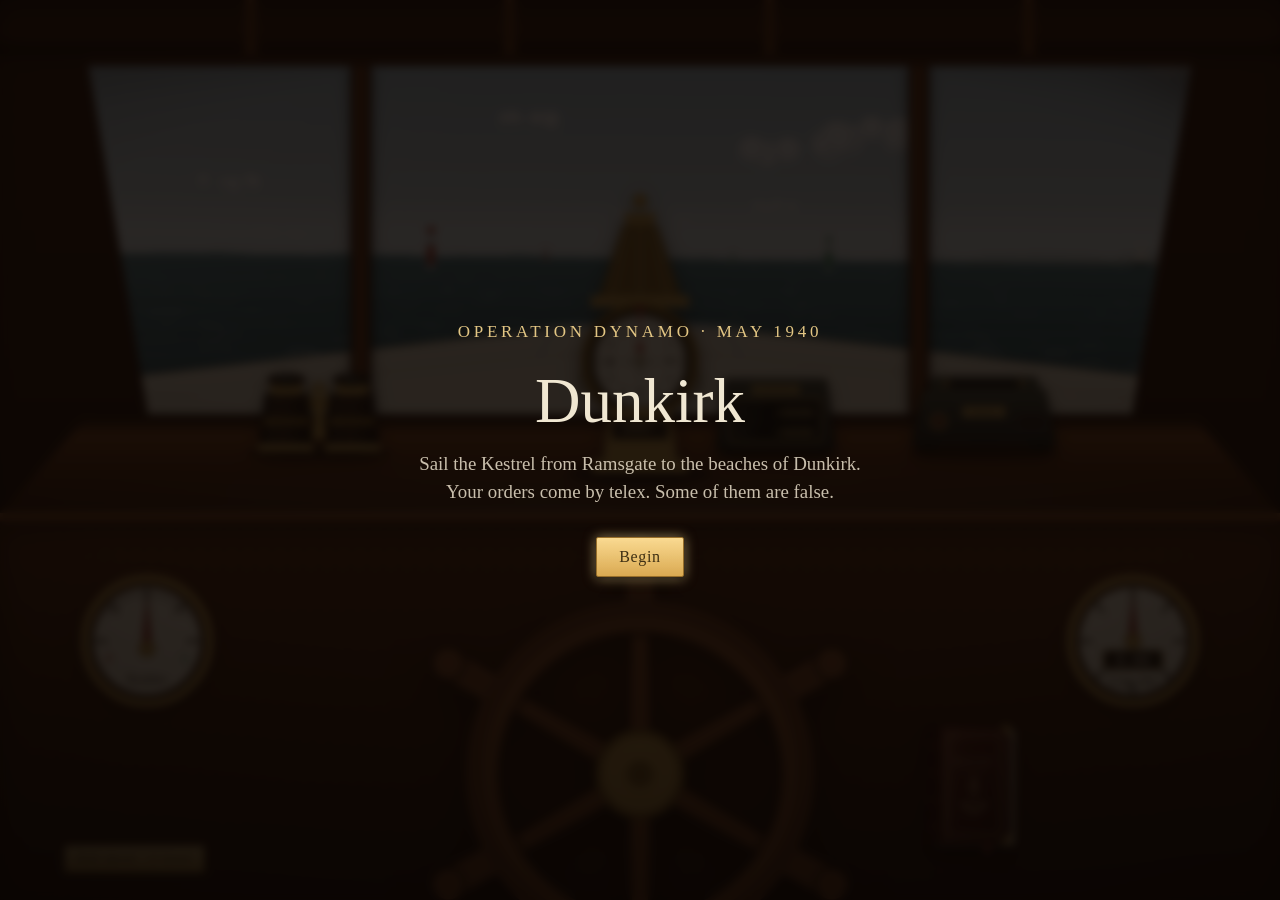
==== index.html @ bb13f88f "Move the game page to the repository root The bare site address now opens the game, so Amplify needs" ====
<!DOCTYPE html>
<html lang="en">
<head>
<meta charset="utf-8">
<meta name="viewport" content="width=device-width, initial-scale=1">
<title>Shipbuild Demo</title>
<link rel="stylesheet" href="Ship Functionality Demo/shipstyle.css">
<link rel="stylesheet" href="Script/script.css">
<link rel="stylesheet" href="Telex Machine Demo/desk.css">
<link rel="stylesheet" href="Telex Machine Demo/decoder.css">
</head>
<body>

<div class="helm">

  <!-- Deckhead, right above the eye -->
  <div class="deckhead" aria-hidden="true">
    <span class="beam"></span><span class="beam"></span><span class="beam"></span><span class="beam"></span>
  </div>

  <!-- The windscreen. Seated, you see less of it. -->
  <div class="windshield">
    <div class="view" id="view">

      <div class="horizon" id="horizon">
        <div class="sky"></div>
        <div class="horizon__clouds" id="clouds"></div>
        <div class="air" id="air"></div>
        <div class="haze"></div>
        <div class="sea"></div>
        <div class="swell" id="swell"></div>
        <canvas class="surface" id="surface"></canvas>
        <div class="world" id="world"></div>
      </div>

      <svg class="foredeck" viewBox="0 0 1000 260" preserveAspectRatio="none" aria-hidden="true">
        <path class="deck__wake" d="M404 112 C450 92 550 92 596 112 C540 100 460 100 404 112 Z"/>
        <path class="deck__hull" d="M0 260 L0 218 C250 156 410 108 500 100 C590 108 750 156 1000 218 L1000 260 Z"/>
        <path class="deck__rail" d="M0 218 C250 156 410 108 500 100 C590 108 750 156 1000 218"/>
        <path class="deck__seam" d="M0 252 C260 196 420 152 500 146 C580 152 740 196 1000 252"/>
        <rect class="deck__hatch" x="452" y="186" width="96" height="34" rx="4"/>
        <line class="deck__mast" x1="500" y1="0" x2="500" y2="150"/>
        <path class="deck__pulpit" d="M420 152 L432 112 M580 152 L568 112 M432 112 Q500 96 568 112"/>
      </svg>

      <div class="glare" aria-hidden="true"></div>
    </div>

    <div class="mullion mullion--left" aria-hidden="true"></div>
    <div class="mullion mullion--right" aria-hidden="true"></div>
  </div>

  <!-- Cabin sides, splaying out towards the eye -->
  <div class="cabinside cabinside--port" aria-hidden="true"></div>
  <div class="cabinside cabinside--stbd" aria-hidden="true"></div>

  <!-- The varnished dash top, running away from you -->
  <div class="dashtop" aria-hidden="true"></div>

  <!-- Binnacle: stands on the dash, right behind the wheel -->
  <svg class="binnacle" viewBox="0 0 240 420" role="img" aria-label="Binnacle compass">
    <ellipse class="bin__shadow" cx="120" cy="404" rx="96" ry="14"/>

    <circle class="brass" cx="120" cy="40" r="10"/>
    <path class="brass" d="M98 56 L142 56 L137 74 L103 74 Z"/>
    <path class="brass brass--dark" d="M64 172 L97 72 L143 72 L176 172 Z"/>
    <path class="bin__rib" d="M102 76 L82 170 M120 74 L120 170 M138 76 L158 170"/>
    <rect class="brass" x="54" y="166" width="132" height="16" rx="4"/>

    <circle class="brass brass--dark" cx="120" cy="254" r="78"/>
    <circle class="bin__bowl" cx="120" cy="254" r="68"/>

    <!-- A steering card: read your heading where it meets the lubber line at the top.
         Graduations and figures are drawn onto #cardMarks by buildCard(). -->
    <g id="compassCard">
      <circle class="card__face" cx="120" cy="254" r="62"/>
      <g id="cardMarks"></g>
      <path class="card__rose" d="M120 226 L125 254 L120 282 L115 254 Z M92 254 L120 249 L148 254 L120 259 Z"/>
      <path class="card__north" d="M120 222 L126 244 L120 240 L114 244 Z"/>
      <circle class="card__pivot" cx="120" cy="254" r="3.5"/>
    </g>

    <path class="bin__sheen" d="M78 230 A62 62 0 0 1 132 194 A62 62 0 0 0 78 230 Z"/>
    <path class="bin__lubber" d="M120 184 L120 205"/>
    <path class="bin__lubberhead" d="M113 180 L127 180 L120 192 Z"/>

    <path class="brass" d="M80 316 L160 316 L170 390 L70 390 Z"/>
    <rect class="bin__plate" x="82" y="330" width="76" height="28" rx="3"/>
    <text class="bin__reading" id="headingPlate" x="120" y="349">000&#176;</text>
    <rect class="brass" x="56" y="386" width="128" height="16" rx="3"/>
  </svg>

  <!-- Position indicator, stood beside the binnacle. Reads metres from where she
       started, which is (0, 0): X is east, Y is north. Same enamel as the telex. -->
  <svg class="position" viewBox="0 0 170 120" role="img"
       aria-label="Position indicator: metres from the start, X east and Y north">
    <defs>
      <linearGradient id="posEnamel" x1="0" x2="0" y1="0" y2="1">
        <stop offset="0" stop-color="#4a5142"/>
        <stop offset="0.4" stop-color="#33382f"/>
        <stop offset="1" stop-color="#1e211c"/>
      </linearGradient>
    </defs>
    <ellipse class="tx__shadow pos__footing" cx="85" cy="113" rx="80" ry="7"/>
    <!-- Straps it hangs from on narrow screens, where it moves up to the deckhead -->
    <g class="pos__hanger">
      <rect class="brass" x="36" y="-140" width="7" height="158" rx="2"/>
      <rect class="brass" x="127" y="-140" width="7" height="158" rx="2"/>
    </g>

    <path class="pos__shell" d="M18 14 L152 14 L164 106 L6 106 Z"/>
    <path class="tx__edge" d="M21 17 L149 17"/>

    <rect class="tx__plate" x="53" y="21" width="64" height="13" rx="2"/>
    <text class="tx__letter" x="85" y="30.5">POSITION</text>

    <rect class="pos__window" x="24" y="40" width="122" height="58" rx="3"/>
    <text class="pos__axis" x="34" y="63">X</text>
    <text class="pos__value" id="posX" x="136" y="64">+0000</text>
    <path class="pos__rule" d="M30 71 L140 71"/>
    <text class="pos__axis" x="34" y="89">Y</text>
    <text class="pos__value" id="posY" x="136" y="90">+0000</text>
    <path class="pos__sheen" d="M28 44 L70 44 L56 94 L28 94 Z"/>

    <rect class="tx__foot" x="14" y="104" width="24" height="7" rx="2"/>
    <rect class="tx__foot" x="132" y="104" width="24" height="7" rx="2"/>
  </svg>

  <!-- Binoculars, stood on the dash top to port of the binnacle. Click to raise them. -->
  <button class="prop binoculars" id="binoculars" type="button"
          aria-label="Binoculars: raise them to look out" data-label="Binoculars">
    <svg viewBox="0 0 200 130" aria-hidden="true">
      <defs>
        <linearGradient id="binoLeather" x1="0" x2="1" y1="0" y2="0">
          <stop offset="0" stop-color="#110a06"/>
          <stop offset="0.45" stop-color="#3b2819"/>
          <stop offset="1" stop-color="#140c07"/>
        </linearGradient>
      </defs>
      <ellipse class="bino__shadow" cx="100" cy="122" rx="94" ry="8"/>

      <rect class="brass brass--dark" x="84" y="52" width="32" height="12" rx="3"/>
      <rect class="brass brass--dark" x="84" y="92" width="32" height="12" rx="3"/>
      <rect class="brass" x="93" y="30" width="14" height="74" rx="5"/>
      <rect class="bino__knurl" x="89" y="36" width="22" height="15" rx="3"/>
      <path class="bino__grip" d="M93 38 L93 49 M97 38 L97 49 M101 38 L101 49 M105 38 L105 49"/>

      <path class="bino__body" d="M30 44 L84 44 L90 114 L22 114 Z"/>
      <path class="bino__body" d="M116 44 L170 44 L178 114 L110 114 Z"/>
      <path class="bino__band" d="M27 76 L87 76 L88 85 L26 85 Z"/>
      <path class="bino__band" d="M113 76 L173 76 L174 85 L112 85 Z"/>
      <path class="bino__sheen" d="M37 48 L44 48 L40 110 L32 110 Z"/>
      <path class="bino__sheen" d="M123 48 L130 48 L126 110 L118 110 Z"/>

      <rect class="brass" x="19" y="110" width="74" height="10" rx="3"/>
      <rect class="brass" x="107" y="110" width="74" height="10" rx="3"/>

      <rect class="brass" x="36" y="26" width="42" height="20" rx="4"/>
      <rect class="brass" x="122" y="26" width="42" height="20" rx="4"/>
      <ellipse class="bino__cup" cx="57" cy="26" rx="24" ry="7.5"/>
      <ellipse class="bino__cup" cx="143" cy="26" rx="24" ry="7.5"/>
      <ellipse class="bino__glass" cx="57" cy="26" rx="15" ry="4.5"/>
      <ellipse class="bino__glass" cx="143" cy="26" rx="15" ry="4.5"/>
      <path class="bino__glint" d="M47 25 Q52 22 60 22.5"/>
      <path class="bino__glint" d="M133 25 Q138 22 146 22.5"/>
    </svg>
  </button>

  <!-- Teleprinter, stood on the dash top to starboard. It stays put: when a signal
       comes in the lamp flashes and it prints a slip. Click the slip to read it. -->
  <div class="telex" id="telex">
    <div class="telex__feed">
      <button class="telex__slip" id="telexSlip" type="button" hidden disabled
              aria-label="Signal slip: pick it up to read it">
        <span class="telex__type" id="telexType"></span>
      </button>
    </div>
    <!-- Lit after a German aircraft is identified: click the machine to report it -->
    <button class="telex__report" id="telexReport" type="button" hidden
            aria-label="Report the German aircraft on the telex">
      <span class="telex__tag">Report sighting</span>
    </button>
    <svg viewBox="0 0 200 150" aria-hidden="true">
      <defs>
        <linearGradient id="txEnamel" x1="0" x2="0" y1="0" y2="1">
          <stop offset="0" stop-color="#4a5142"/>
          <stop offset="0.4" stop-color="#33382f"/>
          <stop offset="1" stop-color="#1e211c"/>
        </linearGradient>
      </defs>
      <ellipse class="tx__shadow" cx="100" cy="142" rx="96" ry="8"/>

      <path class="tx__lid" d="M34 46 L166 46 L172 64 L28 64 Z"/>
      <rect class="tx__platen" x="52" y="48" width="96" height="10" rx="5"/>
      <path class="tx__ribs" d="M54 51 L146 51 M54 54 L146 54"/>
      <circle class="tx__bezel" cx="52" cy="53" r="4"/>
      <circle class="tx__bezel" cx="148" cy="53" r="4"/>

      <path class="tx__shell" d="M22 62 L178 62 L192 132 L8 132 Z"/>
      <path class="tx__edge" d="M25 65 L175 65"/>

      <rect class="tx__plate" x="72" y="82" width="56" height="15" rx="2"/>
      <text class="tx__letter" x="100" y="93">TELEX</text>

      <circle class="tx__bezel" cx="42" cy="102" r="11"/>
      <circle class="tx__lamp" cx="42" cy="102" r="7"/>
      <circle class="tx__glint" cx="39.5" cy="99.5" r="2"/>

      <rect class="tx__button" x="143" y="93" width="36" height="18" rx="4"/>

      <rect class="tx__foot" x="14" y="130" width="26" height="8" rx="2"/>
      <rect class="tx__foot" x="160" y="130" width="26" height="8" rx="2"/>
    </svg>
  </div>

  <!-- The cipher desk's folder, beside the teleprinter. Every slip that's been read is
       filed in it; click it to open the desk. The badge counts the pages (desk.js). -->
  <button class="deskopen" id="deskopen" type="button" aria-haspopup="dialog" aria-expanded="false"
          aria-label="Cipher desk: the folder of filed signals" title="Cipher desk">
    <svg class="deskopen__folder" viewBox="0 0 64 50" aria-hidden="true">
      <path class="fo__back" d="M2 8 Q2 4 6 4 L22 4 L27 9 L58 9 Q62 9 62 13 L62 44 Q62 48 58 48 L6 48 Q2 48 2 44 Z"/>
      <rect class="fo__paper" x="8" y="11" width="46" height="24" rx="1" transform="rotate(-3 31 23)"/>
      <path class="fo__lines" d="M13 16 H47 M13 21 H43 M13 26 H45" transform="rotate(-3 31 23)"/>
      <path class="fo__front" d="M2 21 Q2 18 5 18 L59 18 Q62 18 62 21 L62 44 Q62 48 58 48 L6 48 Q2 48 2 44 Z"/>
      <path class="fo__label" d="M22 28 H42 V36 H22 Z"/>
    </svg>
    <b id="deskcount">0</b>
  </button>

  <!-- Dash face with the working instruments -->
  <div class="dashface">
    <div class="dashface__lip" aria-hidden="true"></div>

    <svg class="dial dial--port" viewBox="0 0 130 130" role="img" aria-label="Rudder angle indicator">
      <circle class="dial__bezel" cx="65" cy="65" r="58"/>
      <circle class="dial__face" cx="65" cy="65" r="50"/>
      <path class="dial__arc" d="M25 42 A50 50 0 0 1 105 42"/>
      <path class="dial__tick" d="M65 17 L65 27 M31 31 L38 38 M99 31 L92 38 M17 65 L27 65 M113 65 L103 65"/>
      <text class="dial__side dial__side--port" x="30" y="86">P</text>
      <text class="dial__side dial__side--stbd" x="100" y="86">S</text>
      <g id="rudderNeedle">
        <path class="dial__needle" d="M65 74 L61 68 L65 24 L69 68 Z"/>
      </g>
      <circle class="dial__cap" cx="65" cy="72" r="7"/>
      <text class="dial__label" x="65" y="105">Rudder</text>
    </svg>

    <svg class="dial dial--stbd" viewBox="0 0 130 130" role="img" aria-label="Patent log">
      <circle class="dial__bezel" cx="65" cy="65" r="58"/>
      <circle class="dial__face" cx="65" cy="65" r="50"/>
      <path class="dial__tick" d="M65 17 L65 26 M113 65 L104 65 M65 113 L65 104 M17 65 L26 65 M99 31 L93 37 M99 99 L93 93 M31 99 L37 93 M31 31 L37 37"/>
      <g id="logNeedle">
        <path class="dial__needle" d="M65 70 L61 64 L65 22 L69 64 Z"/>
      </g>
      <circle class="dial__cap" cx="65" cy="65" r="7"/>
      <rect class="dial__window" x="38" y="74" width="54" height="17" rx="2"/>
      <text class="dial__counter" id="logCounter" x="65" y="87">0.00</text>
      <text class="dial__label" x="65" y="106">Log, nm</text>
    </svg>

    <p class="speedplate">Half ahead &middot; 15 knots</p>
    <p class="shoalplate" id="shoalPlate" role="status">Shoal water &middot; bear away to port</p>
  </div>

  <!-- Nearest thing to the eye: the wheel in your hands -->
  <svg class="wheel" id="wheel" viewBox="-115 -115 230 230" role="img" aria-label="Ship's wheel, drag to steer">
    <defs>
      <g id="spoke">
        <path class="wheel__spoke" d="M-5 -20 L-4 -74 L-7 -74 L-7 -96 L7 -96 L7 -74 L4 -74 L5 -20 Z"/>
        <circle class="wheel__collar" cx="0" cy="-70" r="7"/>
        <circle class="wheel__grip" cx="0" cy="-101" r="7.5"/>
      </g>
    </defs>
    <circle class="wheel__hit" cx="0" cy="0" r="112"/>
    <g id="rotor">
      <use href="#spoke" transform="rotate(0)"/>
      <use href="#spoke" transform="rotate(60)"/>
      <use href="#spoke" transform="rotate(120)"/>
      <use href="#spoke" transform="rotate(180)"/>
      <use href="#spoke" transform="rotate(240)"/>
      <use href="#spoke" transform="rotate(300)"/>
      <circle class="wheel__rim" cx="0" cy="0" r="72"/>
      <circle class="wheel__rim wheel__rim--light" cx="0" cy="0" r="69"/>
      <circle class="wheel__hub" cx="0" cy="0" r="19"/>
      <circle class="wheel__nut" cx="0" cy="0" r="6"/>
      <circle class="wheel__king" cx="0" cy="-101" r="7.5"/>
    </g>
  </svg>

  <!-- Rulebook, hung on the dash face to starboard of the wheel. Click to open it.
       The book itself lives in Rulebook Demo; its pages are .js files there. -->
  <button class="prop rulebook" id="rulebook" type="button"
          aria-label="Rulebook: open it to read the rules" data-label="Rulebook">
    <svg viewBox="0 0 150 200" aria-hidden="true">
      <defs>
        <linearGradient id="rbLeather" x1="0" x2="1" y1="0" y2="1">
          <stop offset="0" stop-color="#6a2a1b"/>
          <stop offset="0.55" stop-color="#4a1a12"/>
          <stop offset="1" stop-color="#2e0d08"/>
        </linearGradient>
      </defs>
      <ellipse class="rb__shadow" cx="76" cy="193" rx="68" ry="6"/>

      <path class="rb__pages" d="M24 14 L134 14 Q140 14 140 20 L140 180 Q140 186 134 186 L24 186 Z"/>
      <path class="rb__leaves" d="M136 20 L136 180 M138 22 L138 178"/>

      <rect class="rb__cover" x="10" y="8" width="124" height="176" rx="5"/>
      <rect class="rb__spine" x="10" y="8" width="20" height="176" rx="4"/>
      <path class="rb__band" d="M12 38 L28 38 M12 78 L28 78 M12 118 L28 118 M12 158 L28 158"/>
      <path class="rb__sheen" d="M34 12 L60 12 L44 180 L34 180 Z"/>

      <rect class="rb__gilt" x="38" y="20" width="84" height="152" rx="2"/>
      <rect class="rb__gilt" x="42" y="24" width="76" height="144" rx="1"/>
      <text class="rb__title" x="80" y="66">RULES</text>
      <path class="rb__gilt" d="M60 76 L100 76"/>
      <!-- A fouled anchor -->
      <path class="rb__emblem" d="M80 94 L80 136 M70 102 L90 102 M66 124 Q68 138 80 138 Q92 138 94 124 M62 128 L66 122 L72 127 M98 128 L94 122 L88 127"/>
      <circle class="rb__emblem" cx="80" cy="90" r="4"/>

      <path class="brass" d="M134 8 L134 26 L118 8 Z"/>
      <path class="brass" d="M134 184 L134 166 L118 184 Z"/>

      <path class="rb__ribbon" d="M96 184 L96 198 L100 194 L104 198 L104 184 Z"/>
    </svg>
  </button>

  <div class="gloom" aria-hidden="true"></div>
</div>

<!-- Looking through the binoculars. Same sea, same heading, much closer. -->
<div class="glasses" id="glasses" role="dialog" aria-modal="true"
     aria-label="Looking through the binoculars" aria-hidden="true">
  <div class="glasses__probe" id="glassProbe" aria-hidden="true"></div>
  <div class="glasses__optic">
    <div class="glasses__cup glasses__cup--leather" aria-hidden="true"></div>
    <div class="glasses__cup glasses__cup--brass" aria-hidden="true"></div>
    <div class="glasses__cup glasses__cup--gap" aria-hidden="true"></div>

    <div class="glasses__cup glasses__field" id="glassField">
      <div class="glasses__scene" id="glassScene">
        <div class="glasses__sky" id="glassSky"></div>
        <div class="glasses__sun" id="glassSun"></div>
        <div class="glasses__clouds" id="glassClouds"></div>
        <div class="glasses__sea" id="glassSea"><div class="swell" id="glassSwell"></div></div>
        <div class="glasses__haze" id="glassHaze"></div>
        <canvas class="surface" id="glassSurface"></canvas>
        <div class="world" id="glassWorld"></div>
        <div class="glasses__air" id="glassAir"></div>
      </div>
      <div class="glasses__lens" aria-hidden="true"></div>
      <svg class="glasses__reticle" viewBox="-100 -40 200 80" aria-hidden="true">
        <path d="M-90 0 L90 0 M0 -30 L0 30"/>
        <path d="M-80 -4 L-80 4 M-60 -4 L-60 4 M-40 -6 L-40 6 M-20 -4 L-20 4 M20 -4 L20 4 M40 -6 L40 6 M60 -4 L60 4 M80 -4 L80 4"/>
      </svg>
    </div>
  </div>

  <p class="glasses__hint" id="glassHint">Drag to look about &middot; scroll to change power &middot; click an aircraft to identify it &middot; Esc to lower</p>
  <p class="glasses__plate" id="glassPlate" aria-live="off">Bearing 000&#176; &middot; Elevation +0&#176; &middot; 7&#215;</p>

  <!-- Asked when you click an aircraft. It holds still until you answer. -->
  <div class="glasses__ask" id="glassAsk" role="group" aria-labelledby="glassQuestion" aria-hidden="true" tabindex="-1">
    <p class="glasses__question" id="glassQuestion">Is this aircraft German or Allied?</p>
    <div class="glasses__answers">
      <button class="glasses__answer" type="button" data-side="german">German</button>
      <button class="glasses__answer" type="button" data-side="allied">Allied</button>
    </div>
    <p class="glasses__verdict" id="glassVerdict" aria-live="polite"></p>
  </div>

  <button class="glasses__lower" id="glassLower" type="button">Lower glasses</button>
  <!-- The rulebook's spine, peeking in at the right. Opens the book beside the glasses. -->
  <button class="book-spine" id="glassBook" type="button"
          aria-label="Rulebook: open it beside the glasses">
    <span class="book-spine__title">RULEBOOK</span>
  </button>
</div>

<!-- The slip off the teleprinter, picked up and held close enough to read -->
<div class="signal" id="signal" role="dialog" aria-modal="true"
     aria-label="Signal" aria-hidden="true">
  <pre class="signal__sheet" id="signalSheet"></pre>
  <!-- Cipher desk tools: filled by decoder.js for keys, enciphered signals
       and signals the player has to judge -->
  <aside class="tools" id="tools" aria-label="Cipher desk tools" hidden></aside>
  <button class="signal__back" id="signalBack" type="button">Put it down</button>
  <!-- The rulebook's spine, peeking in at the right. Opens the book beside the slip. -->
  <button class="book-spine" id="signalBook" type="button"
          aria-label="Rulebook: open it beside the signal">
    <span class="book-spine__title">RULEBOOK</span>
  </button>
</div>

<!-- The cipher desk. Every slip is taken off the teleprinter and filed here once
     it has been read. The desk itself lives in Telex Machine Demo (desk.js);
     its folder sits beside the teleprinter, on the dash top. -->

<div class="desk" id="desk" role="dialog" aria-modal="true" aria-label="Cipher desk" hidden>
  <header class="desk__bar">
    <div class="desk__plate">Cipher desk</div>
    <div class="desk__filters" role="group" aria-label="Show">
      <button type="button" data-filter="all" aria-pressed="true">All <b>0</b></button>
      <button type="button" data-filter="cipher" aria-pressed="false">Cipher <b>0</b></button>
      <button type="button" data-filter="plain" aria-pressed="false">Plain <b>0</b></button>
    </div>
    <button class="desk__tidy" id="desktidy" type="button">Tidy</button>
    <p class="desk__hint">Drag pages to arrange them. Drop a key on a cipher message to clip it; pull a key off to unclip it. Click a page to read it again.</p>
    <button class="close" id="deskclose" type="button" aria-label="Put the desk away"></button>
  </header>
  <div class="desk__surface" id="desksurface">
    <p class="desk__empty" id="deskempty"></p>
  </div>
</div>

<!-- Reading the rulebook. The book stays in its own folder (Rulebook Demo)
     and is loaded here the first time it's opened. -->
<div class="room room--book" id="bookroom" role="dialog" aria-modal="true"
     aria-label="Reading the rulebook" aria-hidden="true">
  <!-- A copy of the slip, shown beside the book when it's opened from the telex -->
  <pre class="signal__sheet room__aside" id="bookSignal" aria-label="Signal"></pre>
  <iframe class="room__frame" id="bookFrame" title="Rulebook"
          data-src="Rulebook Demo/index.html"></iframe>
  <button class="room__back" id="bookBack" type="button">Close the book</button>
</div>

<template id="art-lighthouse">
  <svg class="art art--lighthouse" viewBox="0 0 44 130" preserveAspectRatio="none">
    <path class="art__rock" d="M0 130 L5 114 L39 114 L44 130 Z"/>
    <path class="art__tower" d="M15 116 L17 38 L27 38 L29 116 Z"/>
    <rect class="art__band" x="16" y="62" width="12" height="16"/>
    <rect class="art__lantern" x="14" y="24" width="16" height="14" rx="2"/>
    <path class="art__cap" d="M12 24 L22 12 L32 24 Z"/>
  </svg>
</template>

<template id="art-buoy-port">
  <svg class="art art--buoy art--port" viewBox="0 0 26 78" preserveAspectRatio="none">
    <path class="art__body" d="M7 68 L6 34 L20 34 L19 68 Z"/>
    <rect class="art__mast" x="12" y="12" width="2" height="24"/>
    <rect class="art__topmark" x="6" y="4" width="14" height="10"/>
    <path class="art__wash" d="M1 70 Q13 62 25 70 Q13 77 1 70 Z"/>
  </svg>
</template>

<template id="art-buoy-starboard">
  <svg class="art art--buoy art--starboard" viewBox="0 0 26 78" preserveAspectRatio="none">
    <path class="art__body" d="M6 68 L7 36 L19 36 L20 68 Z"/>
    <rect class="art__mast" x="12" y="14" width="2" height="24"/>
    <path class="art__topmark" d="M13 2 L20 16 L6 16 Z"/>
    <path class="art__wash" d="M1 70 Q13 62 25 70 Q13 77 1 70 Z"/>
  </svg>
</template>

<template id="art-sloop">
  <svg class="art art--sloop" viewBox="0 0 64 96" preserveAspectRatio="none">
    <path class="art__main" d="M33 6 L33 70 L56 70 Z"/>
    <path class="art__jib" d="M31 10 L31 70 L12 70 Z"/>
    <path class="art__hull" d="M6 70 L60 70 L52 82 L14 82 Z"/>
  </svg>
</template>

<template id="art-freighter">
  <svg class="art art--freighter" viewBox="0 0 300 84" preserveAspectRatio="none">
    <path class="art__hull" d="M6 54 L294 54 L276 76 L24 76 Z"/>
    <rect class="art__box" x="54" y="36" width="42" height="18"/>
    <rect class="art__box" x="104" y="30" width="46" height="24"/>
    <rect class="art__box" x="158" y="38" width="38" height="16"/>
    <rect class="art__house" x="212" y="18" width="46" height="36"/>
    <rect class="art__stack" x="230" y="4" width="12" height="16"/>
  </svg>
</template>

<!-- Things up in the sky, only made out through the glasses -->
<template id="art-gull">
  <svg class="art art--gull" viewBox="0 0 40 16" preserveAspectRatio="none">
    <path d="M2 10 Q10 1 20 9 Q30 1 38 10 Q30 5 20 12 Q10 5 2 10 Z"/>
  </svg>
</template>

<!-- What an aircraft looks like from the helm: no markings, no type, just a dark shape.
     Drawn nose-up, then turned to fly right, like the sprites below. -->
<template id="art-silhouette">
  <svg class="art art--silhouette" viewBox="-150 -150 300 300" preserveAspectRatio="none">
    <g transform="rotate(90)">
      <path d="M0 -100 C7 -100 11 -92 11 -80 L11 -40 L120 -26 Q128 -24 128 -16 L128 -6 Q128 0 120 0 L11 8 L7 70 L44 78 Q50 80 50 86 L50 92 L4 96 L0 104 L-4 96 L-50 92 L-50 86 Q-50 80 -44 78 L-7 70 L-11 8 L-120 0 Q-128 0 -128 -6 L-128 -16 Q-128 -24 -120 -26 L-11 -40 L-11 -80 C-11 -92 -7 -100 0 -100 Z"/>
    </g>
  </svg>
</template>

<!-- Aircraft for WEFT spotting, seen from below. Drawn nose-up, then turned to fly right.
     Squashed a little by the <svg> box so the span foreshortens, as if seen at an angle. -->

<!-- Junkers Ju 87 "Stuka": gull wing with a kink, fixed spatted legs, chin radiator, square tail -->
<template id="art-stuka">
  <svg class="art art--plane" viewBox="-150 -150 300 300" preserveAspectRatio="none">
    <defs>
      <g id="balken">
        <path class="cross__edge" d="M-6 -15 H6 V-6 H15 V6 H6 V15 H-6 V6 H-15 V-6 H-6 Z"/>
        <path class="cross__bar"  d="M-2.5 -15 H2.5 V-2.5 H15 V2.5 H2.5 V15 H-2.5 V2.5 H-15 V-2.5 H-2.5 Z"/>
      </g>

      <!-- One half of the aircraft; mirrored for the other side -->
      <g id="ju-half">
        <path class="ju__skin" d="M12 -38 L62 -37 L130 -27 Q140 -25 140 -14 L139 2 Q138 8 131 8 L62 18 L12 20 Z"/>
        <path class="panel ju__panel" d="M62 -37 L62 18 M66 12 L134 3"/>
        <path class="ju__brake" d="M72 -31 L120 -25"/>
        <use href="#balken" x="100" y="-6"/>

        <path class="ju__skin" d="M5 84 L46 86 Q54 88 54 95 Q54 104 46 105 L5 106 Z"/>
        <path class="panel ju__panel" d="M8 98 L50 98"/>
        <path class="ju__strut" d="M7 76 L30 90"/>

        <path class="ju__leg" d="M62 -30 L62 -14"/>
        <path class="ju__spat" d="M62 -66 C68 -66 70 -52 69 -40 C68 -30 66 -24 62 -24 C58 -24 56 -30 55 -40 C54 -52 56 -66 62 -66 Z"/>
      </g>
    </defs>

    <g transform="rotate(90)">
      <use href="#ju-half"/>
      <use href="#ju-half" transform="scale(-1 1)"/>

      <path class="ju__skin" d="M0 -106 C8 -106 13 -100 14 -90 L15 -40 C15 -10 13 20 9 60 L5 108 C4 114 -4 114 -5 108 L-9 60 C-13 20 -15 -10 -15 -40 L-14 -90 C-13 -100 -8 -106 0 -106 Z"/>
      <path class="panel ju__panel" d="M-14 -62 L14 -62 M0 30 L0 104"/>
      <rect class="ju__radiator" x="-8" y="-92" width="16" height="20" rx="3"/>

      <ellipse class="ju__bomb" cx="0" cy="-18" rx="5" ry="24"/>
      <path class="ju__bomb" d="M-7 12 L7 12 L4 4 L-4 4 Z"/>

      <ellipse class="ju__spinner" cx="0" cy="-108" rx="6" ry="5"/>
      <ellipse class="airscrew" cx="0" cy="-112" rx="34" ry="2.5"/>
    </g>
  </svg>
</template>

<!-- Supermarine Spitfire Mk I: elliptical wing, gear tucked away, one radiator under the
     starboard wing, slim fuselage, rounded tail. From below, starboard is on the left (-x). -->
<template id="art-spitfire">
  <svg class="art art--plane" viewBox="-150 -150 300 300" preserveAspectRatio="none">
    <defs>
      <!-- Wing outline, no colour of its own: each side takes its paint from the <use> -->
      <path id="spit-wing" d="M10 -30 C44 -31 84 -26 104 -14 C114 -8 116 0 110 5 C96 12 60 18 10 22 Z"/>

      <g id="roundel">
        <circle class="roundel__blue"  r="11"/>
        <circle class="roundel__white" r="7"/>
        <circle class="roundel__red"   r="3.5"/>
      </g>

      <!-- Markings and panel lines for one wing; mirrored for the other -->
      <g id="spit-marks">
        <path class="panel spit__panel" d="M12 19 L56 15 M62 14 C84 10 100 4 108 -6"/>
        <ellipse class="panel spit__panel" cx="30" cy="-6" rx="11" ry="8"/>
        <use href="#roundel" x="76" y="-4"/>
        <path class="spit__skin" d="M4 72 C22 70 34 74 36 80 C37 86 30 90 4 90 Z"/>
      </g>
    </defs>

    <g transform="rotate(90)">
      <use href="#spit-wing" class="spit__wing--port"/>
      <use href="#spit-wing" class="spit__wing--stbd" transform="scale(-1 1)"/>
      <use href="#spit-marks"/>
      <use href="#spit-marks" transform="scale(-1 1)"/>

      <rect class="spit__radiator" x="-52" y="-6" width="16" height="22" rx="3"/>
      <rect class="spit__radiator" x="36" y="-8" width="10" height="14" rx="5"/>

      <path class="spit__skin" d="M0 -88 C6 -88 10 -82 11 -72 L11 -20 C11 10 9 40 6 70 L3 92 C2 96 -2 96 -3 92 L-6 70 C-9 40 -11 10 -11 -20 L-11 -72 C-10 -82 -6 -88 0 -88 Z"/>
      <path class="panel spit__panel" d="M-11 -60 L11 -60 M0 20 L0 88"/>

      <path class="spit__spinner" d="M0 -100 C4 -96 6 -90 6 -86 L-6 -86 C-6 -90 -4 -96 0 -100 Z"/>
      <ellipse class="airscrew" cx="0" cy="-88" rx="33" ry="2.4"/>
    </g>
  </svg>
</template>

<!-- Messerschmitt Bf 109 E: straight tapered wing with square-cut tips (not the Spitfire's
     ellipse), a radiator under each wing, slim fuselage, braced square tailplane -->
<template id="art-bf109">
  <svg class="art art--plane" viewBox="-150 -150 300 300" preserveAspectRatio="none">
    <defs>
      <g id="balken-me">
        <path class="cross__edge" d="M-6 -15 H6 V-6 H15 V6 H6 V15 H-6 V6 H-15 V-6 H-6 Z"/>
        <path class="cross__bar"  d="M-2.5 -15 H2.5 V-2.5 H15 V2.5 H2.5 V15 H-2.5 V2.5 H-15 V-2.5 H-2.5 Z"/>
      </g>
      <g id="me-half">
        <path class="me__skin" d="M10 -30 L106 -17 Q110 -16 110 -12 L110 2 Q110 6 106 6 L10 18 Z"/>
        <path class="panel me__panel" d="M12 12 L104 2 M52 -24 L52 13"/>
        <rect class="me__radiator" x="30" y="-10" width="15" height="21" rx="2"/>
        <use href="#balken-me" x="80" y="-6"/>
        <path class="me__skin" d="M4 80 L38 82 Q42 83 42 87 L42 95 Q42 98 38 98 L4 100 Z"/>
        <path class="me__strut" d="M6 92 L26 84"/>
      </g>
    </defs>
    <g transform="rotate(90)">
      <use href="#me-half"/>
      <use href="#me-half" transform="scale(-1 1)"/>
      <path class="me__skin" d="M0 -98 C6 -98 10 -92 10 -80 L11 -20 C11 10 9 40 6 72 L3 104 C2 108 -2 108 -3 104 L-6 72 C-9 40 -11 10 -11 -20 L-10 -80 C-10 -92 -6 -98 0 -98 Z"/>
      <path class="panel me__panel" d="M-10 -66 L10 -66 M0 24 L0 100"/>
      <rect class="me__radiator" x="-5" y="-84" width="10" height="12" rx="2"/>
      <ellipse class="me__spinner" cx="0" cy="-100" rx="5" ry="5"/>
      <ellipse class="airscrew" cx="0" cy="-104" rx="32" ry="2.4"/>
    </g>
  </svg>
</template>

<!-- Hawker Hurricane Mk I: thick wing, straighter leading edge and rounder tips than the
     Spitfire, big radiator under the belly behind the wing, humped fuselage, round tail.
     Black and white undersides like the Spitfire's. From below, starboard is on the left. -->
<template id="art-hurricane">
  <svg class="art art--plane" viewBox="-150 -150 300 300" preserveAspectRatio="none">
    <defs>
      <path id="hurri-wing" d="M10 -32 L94 -24 Q116 -22 116 -9 Q116 4 100 8 L10 24 Z"/>
      <g id="roundel-hu">
        <circle class="roundel__blue"  r="11"/>
        <circle class="roundel__white" r="7"/>
        <circle class="roundel__red"   r="3.5"/>
      </g>
      <g id="hurri-marks">
        <path class="panel hu__panel" d="M12 20 L60 13 M44 -28 L44 16"/>
        <use href="#roundel-hu" x="76" y="-6"/>
        <path class="hu__skin" d="M4 76 C26 74 38 78 40 86 C41 94 32 98 4 98 Z"/>
      </g>
    </defs>
    <g transform="rotate(90)">
      <use href="#hurri-wing" class="hu__wing--port"/>
      <use href="#hurri-wing" class="hu__wing--stbd" transform="scale(-1 1)"/>
      <use href="#hurri-marks"/>
      <use href="#hurri-marks" transform="scale(-1 1)"/>
      <path class="hu__skin" d="M0 -86 C8 -86 13 -80 13 -70 L14 -20 C14 12 12 42 8 70 L3 96 C2 100 -2 100 -3 96 L-8 70 C-12 42 -14 12 -14 -20 L-13 -70 C-13 -80 -8 -86 0 -86 Z"/>
      <path class="panel hu__panel" d="M-13 -58 L13 -58 M0 40 L0 94"/>
      <rect class="hu__radiator" x="-9" y="8" width="18" height="28" rx="5"/>
      <path class="hu__spinner" d="M0 -98 C4 -94 6 -88 6 -85 L-6 -85 C-6 -88 -4 -94 0 -98 Z"/>
      <ellipse class="airscrew" cx="0" cy="-87" rx="34" ry="2.4"/>
    </g>
  </svg>
</template>

<!-- Heinkel He 111 P: a bomber. Broad wing with rounded tips, two engines with their
     own airscrews, glazed nose, ventral gondola, crosses well out on the wings -->
<template id="art-he111">
  <svg class="art art--plane" viewBox="-150 -150 300 300" preserveAspectRatio="none">
    <defs>
      <g id="balken-he">
        <path class="cross__edge" d="M-6 -15 H6 V-6 H15 V6 H6 V15 H-6 V6 H-15 V-6 H-6 Z"/>
        <path class="cross__bar"  d="M-2.5 -15 H2.5 V-2.5 H15 V2.5 H2.5 V15 H-2.5 V2.5 H-15 V-2.5 H-2.5 Z"/>
      </g>
      <g id="he-half">
        <path class="he__skin" d="M12 -34 L52 -36 L122 -24 Q144 -20 144 -9 Q144 2 130 5 L52 17 L12 19 Z"/>
        <path class="panel he__panel" d="M14 14 L128 0 M84 -30 L84 10"/>
        <use href="#balken-he" x="112" y="-7"/>
        <path class="he__nacelle" d="M48 -72 C54 -72 57 -64 57 -52 L56 22 C56 28 52 30 48 30 C44 30 40 28 40 22 L39 -52 C39 -64 42 -72 48 -72 Z"/>
        <ellipse class="he__spinner" cx="48" cy="-74" rx="5" ry="4"/>
        <ellipse class="airscrew" cx="48" cy="-77" rx="26" ry="2.2"/>
        <path class="he__skin" d="M5 86 L44 88 Q56 90 56 97 Q56 104 44 106 L5 108 Z"/>
      </g>
    </defs>
    <g transform="rotate(90)">
      <use href="#he-half"/>
      <use href="#he-half" transform="scale(-1 1)"/>
      <path class="he__skin" d="M0 -100 C10 -100 15 -90 15 -76 L15 -20 C15 20 12 50 8 80 L4 112 C3 116 -3 116 -4 112 L-8 80 C-12 50 -15 20 -15 -20 L-15 -76 C-15 -90 -10 -100 0 -100 Z"/>
      <path class="he__glass" d="M0 -100 C10 -100 15 -90 15 -76 L-15 -76 C-15 -90 -10 -100 0 -100 Z"/>
      <path class="panel he__frame" d="M-12 -84 L12 -84 M0 -100 L0 -76 M-7 -97 L-7 -77 M7 -97 L7 -77"/>
      <rect class="he__gondola" x="-6" y="-44" width="12" height="36" rx="5"/>
      <path class="panel he__panel" d="M0 30 L0 108"/>
    </g>
  </svg>
</template>

<script>
(() => {
  'use strict';

  // ---- Tuning -------------------------------------------------------------
  const WHEEL_STOP = 540;    // wheel travel each way, degrees
  const RUDDER_MAX = 35;     // rudder travel each way, degrees
  const TURN_GAIN  = 0.62;   // heading deg/sec per degree of rudder, at cruise
  const SPEED      = 7.7;    // metres per second, held constant (about 15 knots)
  const EYE        = 3.6;    // height of your eye above the water, metres
  const WORLD      = 4000;   // the sea repeats every 4 km, in both directions
  const FOV        = 68;     // degrees of bearing across the horizon layer
  const HAZE       = 4200;   // metres at which things fade out entirely
  const WAKE_NEAR  = 3.2;    // px of wave scroll per metre run, near water
  const WAKE_FAR   = 1.1;    // and for the slower, more distant band
  const NEEDLE     = 1.7;    // degrees of needle per degree of rudder

  // ---- Binoculars ---------------------------------------------------------
  const MAG_START  = 7;      // power when first raised, times the windscreen view
  const MAG_MIN    = 3;
  const MAG_MAX    = 12;
  const PITCH_MIN  = -3;     // degrees below the horizon you can look
  const PITCH_MAX  = 70;     // and above it
  const PITCH_UP   = 1.2;     // where you're looking when you first raise them
  const LOOK_KEYS  = 42;     // key panning, degrees/sec at 1x (slower at higher power)
  const SHAKE      = 0.035;  // hand tremor, degrees
  const WIND       = 0.05;   // cloud drift, degrees of bearing per second
  const CLOUDS     = 120;
  const SUN        = { bearing: 128, elev: 26, size: 10 };

  // ---- Teleprinter --------------------------------------------------------
  const TELEX_DIR    = 'Telex Machine Demo/';  // signal files and config.js
  const SIGNAL_FIRST = [8, 20];    // seconds before the first signal comes in
  const SIGNAL_GAP   = [40, 120];  // seconds after one is put down before the next
  const LINE_FEED    = 0.16;       // seconds per line as the slip feeds out

  // Sky colour by elevation, horizon to zenith
  const SKY_STOPS = [
    [0,  [220, 232, 233]],
    [5,  [195, 214, 221]],
    [22, [159, 188, 203]],
    [70, [104, 146, 170]]
  ];

  // ---- The sea room, in metres. x is east, y is north. --------------------
  // w and h are real sizes, so range alone decides how big a thing looks.
  const SCENE = [
    { art: 'buoy-port',      x:  -48, y:   210, w: 3.4, h:  11 },
    { art: 'buoy-starboard', x:   52, y:   265, w: 3.4, h:  11 },
    { art: 'buoy-port',      x:  -62, y:   760, w: 3.4, h:  11 },
    { art: 'buoy-starboard', x:   68, y:   840, w: 3.4, h:  11 },
    { art: 'sloop',          x:  250, y:   520, w:  12, h:  16 },
    { art: 'sloop',          x: -880, y:  1600, w:  12, h:  16 },
    //{ art: 'lighthouse',     x: -520, y:   900, w:  12, h:  42 },
    //{ art: 'freighter',      x: 1400, y: -1500, w: 180, h:  40 },
  ];

  // ---- The coast ----------------------------------------------------------
  // The French shore, away to the east, running north and south out of sight.
  // It isn't part of the repeating sea, and it can't be reached: the shoals
  // hold you COAST_OFF metres off, and nothing out on the water stands on it.
  const COAST_X    = 2600;   // metres east, give or take the bays
  const COAST_OFF  = 450;    // how close the shoals let you come
  const SHOAL_WARN = 250;    // metres short of that when the plate lights
  const WOODS      = 900;    // the belt of trees behind the dunes, metres inland
  const INLAND     = 3200;   // the ridge of hills behind that
  const TOWN       = { from: 2900, to: 4700 };  // along the shore, metres north
  const SMOKE      = { y: 3900, inland: 260, height: 1100 };  // the town is burning
  const LAND_HAZE  = 16000;  // metres at which the land is lost in the haze
  const EARTH      = 2 * 7.4e6;  // twice the earth's radius, with a little refraction
  const LAND = {
    hills: [96, 118, 108],
    woods: [72, 90, 62],
    dunes: [172, 160, 120],
    grass: [118, 128, 90],
    town:  [116, 108, 100],
    beach: [226, 210, 166],
    haze:  [200, 214, 216]
  };

  // ---- Wavelets -----------------------------------------------------------
  // Drawn in bands by range, each band a lattice of small crests. Further out
  // the rows close up and the crests shrink, so the sea reads as perspective.
  const WAVE_ROW   = 15;     // px between rows where a band begins
  const WAVE_GAP   = 80;     // px between crests along a row, near to
  const WAVE_FAR   = 2600;   // metres; past this the sea is too fine to pick out
  const WAVE_SET   = 0.35;   // metres a second the crests drift down-wind
  const SKYLINE    = 0.07;   // degrees the far swell lifts the horizon, at most
  const SEA_FAR    = [76, 124, 134];   // the sea's colour at the horizon (--sea-far)
  const MIST       = [232, 240, 240];  // and the haze lying over it

  // ---- The sky, by true bearing and elevation in degrees ------------------
  // Too far off to shift as the boat moves. w and h are angular sizes.
  // Gulls wheel about their spot (loop, pace).
  const SKY = [
    { art: 'gull',     bearing:  10, elev:  5.0, w: 0.50, h: 0.20, loop: 2.2, pace: 0.35 },
    { art: 'gull',     bearing:  14, elev:  6.4, w: 0.44, h: 0.18, loop: 1.8, pace: 0.42 },
    { art: 'gull',     bearing:   7, elev:  7.1, w: 0.40, h: 0.16, loop: 2.6, pace: 0.30 },
    { art: 'gull',     bearing: 335, elev:  9.0, w: 0.42, h: 0.17, loop: 3.0, pace: 0.28 },
    { art: 'gull',     bearing: 205, elev:  4.0, w: 0.55, h: 0.22, loop: 1.6, pace: 0.50 },
    { art: 'gull',     bearing:  92, elev: 12.0, w: 0.38, h: 0.15, loop: 2.4, pace: 0.33 }
  ];

  // ---- Aircraft for WEFT spotting -----------------------------------------
  // Now and then one crosses low over the horizon. From the helm it's only a silhouette;
  // through the glasses it's a German or British aircraft. Clicking it spots it, and
  // you're asked whose it is. w and h are angular sizes.
  const AIRCRAFT = {
    stuka:    { w: 0.66, h: 0.50, side: 'german', name: 'Junkers Ju 87 “Stuka”' },
    spitfire: { w: 0.56, h: 0.43, side: 'allied', name: 'Supermarine Spitfire' },
    bf109:     { w: 0.56, h: 0.46, side: 'german', name: 'Messerschmitt Bf 109' },
    hurricane: { w: 0.58, h: 0.45, side: 'allied', name: 'Hawker Hurricane' },
    he111:     { w: 0.98, h: 0.72, side: 'german', name: 'Heinkel He 111' }
  };
  const SIDES = { german: 'German', allied: 'Allied' };
  const PLANE_DRIFT = 0.8;         // degrees of bearing per second
  const PLANE_ELEV  = [1.8, 4.5];  // degrees above the horizon
  const PLANE_ENTER = 36;          // comes in from this far off the bow, just out of sight
  const PLANE_PASS  = 80;          // degrees it flies before it's gone
  const PLANE_GAP   = [8, 25];     // seconds of empty sky between one and the next
  const SPOT_HOLD   = 5;           // seconds it holds still once answered, to be looked at
  const SPOT_FADE   = 1.2;         // then seconds to fade; matches .is-spotted

  // ---- State --------------------------------------------------------------
  let wheelAngle = 0;
  let heading    = 0;        // degrees true
  let swung      = 0;        // total degrees turned, never wrapped, for the water
  let boatX      = 0;        // metres east
  let boatY      = -80;      // metres north, starting just short of the channel
  let run        = 0;        // metres run through the water
  let dragging   = false;
  let lastGrab   = 0;
  let ppd        = 12;       // pixels per degree, set by layout()
  let horizonW   = 0;
  let horizonH   = 0;
  let roll       = 0;        // degrees, shared by the windscreen and the glasses
  let aground    = false;    // up against the shoals
  let sailing    = true;     // false while the Script holds the game still (title, intro, endings)
  const scripted = { signals: false, aircraft: false };   // the Script decides when these come
  const origin   = { x: boatX, y: boatY };  // (0, 0) on the position indicator
  const marks    = [];
  const skyClouds = [];      // the low clouds, as seen through the windscreen

  let glassesUp  = false;
  let lookRel    = 0;        // degrees off the bow you're looking
  let pitch      = PITCH_UP; // degrees above the horizon
  let mag        = MAG_START;
  let peering    = false;    // dragging the view about
  let peerX      = 0;
  let peerY      = 0;
  let sceneW     = 0;
  let glassScale = 1;        // eyepieces' size against full screen; 1 unless the book is open beside them
  let sceneH     = 0;
  let hintTimer  = 0;
  let glassRun   = 0;        // metres made good along the line you're looking,
  let glassSlide = 0;        // and across it, so the water moves right in the glasses
  const held     = new Set();
  const glassMarks = [];
  const clouds   = [];
  const flyers   = [];
  let sun        = null;
  const sprites  = [];       // one of each aircraft type, seen through the glasses
  let silhouette = null;     // what any of them looks like from the helm
  let plane      = null;     // the flight up there now, if any
  let planeWait  = 3;        // seconds until the next one comes over

  const gl = {
    root:   document.getElementById('glasses'),
    open:   document.getElementById('binoculars'),
    lower:  document.getElementById('glassLower'),
    field:  document.getElementById('glassField'),
    scene:  document.getElementById('glassScene'),
    sky:    document.getElementById('glassSky'),
    sun:    document.getElementById('glassSun'),
    clouds: document.getElementById('glassClouds'),
    sea:    document.getElementById('glassSea'),
    swell:  document.getElementById('glassSwell'),
    haze:   document.getElementById('glassHaze'),
    world:  document.getElementById('glassWorld'),
    air:    document.getElementById('glassAir'),
    surface: surface(document.getElementById('glassSurface')),
    probe:  document.getElementById('glassProbe'),
    plate:  document.getElementById('glassPlate'),
    hint:   document.getElementById('glassHint'),
    ask:    document.getElementById('glassAsk'),
    verdict: document.getElementById('glassVerdict'),
    answers: [...document.querySelectorAll('.glasses__answer')]
  };

  const el = {
    wheel:   document.getElementById('wheel'),
    rotor:   document.getElementById('rotor'),
    horizon: document.getElementById('horizon'),
    world:   document.getElementById('world'),
    air:     document.getElementById('air'),
    swell:   document.getElementById('swell'),
    clouds:  document.getElementById('clouds'),
    surface: surface(document.getElementById('surface')),
    shoal:   document.getElementById('shoalPlate'),
    card:    document.getElementById('compassCard'),
    plate:   document.getElementById('headingPlate'),
    posX:    document.getElementById('posX'),
    posY:    document.getElementById('posY'),
    rudder:  document.getElementById('rudderNeedle'),
    logHand: document.getElementById('logNeedle'),
    logText: document.getElementById('logCounter')
  };

  const clamp = (v, lo, hi) => Math.min(hi, Math.max(lo, v));
  const norm  = d => ((d % 360) + 360) % 360;
  const DEG   = 180 / Math.PI;
  const between = ([lo, hi]) => lo + Math.random() * (hi - lo);
  const signed = v => {                          // -12.4 -> "−0012", for the position indicator
    const n = Math.round(v);
    return (n < 0 ? '−' : '+') + String(Math.abs(n)).padStart(4, '0');
  };

  const hide = thing => {
    if (thing.shown) { thing.el.style.display = 'none'; thing.shown = false; }
  };

  const arc = (a, b) => {                        // shortest signed way round
    let d = norm(b) - norm(a);
    if (d > 180) d -= 360;
    if (d < -180) d += 360;
    return d;
  };

  // Wrap a distance into the nearest copy of the repeating sea
  const wrap = v => ((v + WORLD / 2) % WORLD + WORLD) % WORLD - WORLD / 2;

  // How wide something stands in the eye, and how tall it rises from the water
  const subtendW = (size, range) => 2 * Math.atan(size / (2 * range)) * DEG;
  const subtendH = (size, range) => Math.atan(size / range) * DEG;

  // ---- Build the world ----------------------------------------------------
  // Each copy gets its own ids, so two copies of the same aircraft never share <defs>
  let copies = 0;
  const artwork = (name, className) => {
    const holder = document.createElement('div');
    holder.className = className;
    const art = document.getElementById('art-' + name).content.firstElementChild.cloneNode(true);
    const tag = '-' + (++copies);
    art.querySelectorAll('[id]').forEach(n => { n.id += tag; });
    art.querySelectorAll('use').forEach(u => u.setAttribute('href', u.getAttribute('href') + tag));
    holder.appendChild(art);
    return holder;
  };

  // The same sea goes in the windscreen and in the glasses
  function buildWorld(container, list) {
    SCENE.forEach(item => {
      const holder = artwork(item.art, 'mark');
      container.appendChild(holder);
      list.push({ el: holder, x: item.x, y: item.y, w: item.w, h: item.h, shown: true });
    });
  }

  // Cheap repeatable randomness, so the clouds are the same every visit
  function seeded(seed) {
    let s = seed;
    return () => (s = (s * 16807) % 2147483647) / 2147483647;
  }

  function buildSky() {
    const rnd = seeded(1940);
    for (let i = 0; i < CLOUDS; i++) {
      const node = document.createElement('div');
      node.className = 'cloud';
      const puffs = 5 + Math.floor(rnd() * 4);
      for (let p = 0; p < puffs; p++) {
        const puff = document.createElement('span');
        puff.style.left   = (rnd() * 70).toFixed(1) + '%';
        puff.style.top    = (rnd() * 34).toFixed(1) + '%';
        puff.style.height = (58 + rnd() * 50).toFixed(1) + '%';
        node.appendChild(puff);
      }
      gl.clouds.appendChild(node);

      const e = 1 + Math.pow(rnd(), 2.2) * 36;   // most sit low
      const far = clamp(0.3 + e / 15, 0.35, 1);  // low clouds are further off
      const w = (3 + rnd() * 8) * far;
      const cloud = {
        el: node, shown: true,
        b: rnd() * 360, e,
        w, h: w * (0.26 + rnd() * 0.18) * clamp(e / 8, 0.45, 1)
      };
      clouds.push(cloud);

      // The low ones show over the windscreen's horizon too
      if (e < 16) {
        const twin = node.cloneNode(true);
        el.clouds.appendChild(twin);
        skyClouds.push({ el: twin, shown: true, cloud });
      }
    }

    SKY.forEach((item, i) => {
      const holder = artwork(item.art, 'flyer');
      holder.style.setProperty('--flap', (0.34 + (i % 3) * 0.07) + 's');
      gl.air.appendChild(holder);
      flyers.push({ el: holder, shown: true, item, phase: i * 1.7 });
    });

    sun = { el: gl.sun, shown: true };
  }

  // From the helm every aircraft is the same dark shape; only the glasses show which it is
  function buildAircraft() {
    const far = artwork('silhouette', 'flyer');
    far.style.display = 'none';
    el.air.appendChild(far);
    silhouette = { el: far, shown: false };

    for (const [art, size] of Object.entries(AIRCRAFT)) {
      const near = artwork(art, 'flyer');
      near.style.display = 'none';
      gl.air.appendChild(near);
      sprites.push({ art, ...size, el: near, shown: false });
    }
  }

  // Graduate the compass card: a tick every 5 degrees, figures every 30
  // (in tens, as steering cards do: 3 is 030), letters at the cardinals.
  const CARD_CX = 120;
  const CARD_CY = 254;
  const SVG_NS  = 'http://www.w3.org/2000/svg';
  const CARDINAL = { 0: 'N', 90: 'E', 180: 'S', 270: 'W' };

  function buildCard() {
    const marks = document.getElementById('cardMarks');
    const svg = (tag, attrs) => {
      const node = document.createElementNS(SVG_NS, tag);
      for (const k in attrs) node.setAttribute(k, attrs[k]);
      return node;
    };

    for (let deg = 0; deg < 360; deg += 5) {
      const major = deg % 90 === 0;
      const ten   = deg % 10 === 0;
      const inner = major ? 50 : ten ? 54 : 57;
      const cls = 'card__grad' + (major ? ' card__grad--major' : ten ? ' card__grad--ten' : '');
      marks.appendChild(svg('line', {
        class: cls,
        x1: CARD_CX, y1: CARD_CY - 62, x2: CARD_CX, y2: CARD_CY - inner,
        transform: 'rotate(' + deg + ' ' + CARD_CX + ' ' + CARD_CY + ')'
      }));

      if (deg % 30 !== 0) continue;
      const letter = CARDINAL[deg];
      const label = svg('text', {
        class: letter ? 'card__letter' + (deg === 0 ? ' card__letter--north' : '') : 'card__num',
        x: CARD_CX, y: CARD_CY - (letter ? 40 : 45),
        transform: 'rotate(' + deg + ' ' + CARD_CX + ' ' + CARD_CY + ')'
      });
      label.textContent = letter || String(deg / 10);
      marks.appendChild(label);
    }
  }

  function layout() {
    horizonW = el.horizon.clientWidth;
    horizonH = el.horizon.clientHeight;
    ppd = horizonW / FOV;
    sceneW = gl.scene.clientWidth;
    sceneH = gl.scene.clientHeight;
    glassScale = gl.probe.clientWidth / (gl.probe.clientHeight || 1) || 1;
    fitSurface(el.surface, horizonW, horizonH);
    fitSurface(gl.surface, sceneW, sceneH);
  }

  // ---- The sea surface and the coast --------------------------------------
  // One canvas in the windscreen and one in the glasses, drawn with the same
  // projection as the marks: `z` pixels per degree, the horizon at `horizonY`.

  function surface(canvas) {
    return { el: canvas, ctx: canvas.getContext('2d'), w: 0, h: 0 };
  }

  function fitSurface(s, w, h) {
    const dpr = Math.min(window.devicePixelRatio || 1, 2);
    s.w = w;
    s.h = h;
    s.el.width  = Math.max(1, Math.round(w * dpr));
    s.el.height = Math.max(1, Math.round(h * dpr));
    s.ctx.setTransform(dpr, 0, 0, dpr, 0, 0);
  }

  // Repeatable scatter, 0..1, from three whole numbers
  function hash(a, b, c) {
    let h = Math.imul(a | 0, 374761393) ^ Math.imul(b | 0, 668265263) ^ Math.imul(c | 0, 1274126177);
    h = Math.imul(h ^ (h >>> 13), 1103515245);
    return ((h ^ (h >>> 16)) >>> 0) / 4294967296;
  }

  // Smooth repeatable noise, 0..1, for the lie of the land
  function noise(t, seed) {
    const i = Math.floor(t);
    const f = t - i;
    const s = f * f * (3 - 2 * f);
    return hash(i, seed, 0) * (1 - s) + hash(i + 1, seed, 0) * s;
  }

  // Where the shore runs, metres east, at `y` metres north
  const coastX = y => COAST_X + 160 * Math.sin(y / 1100) + 70 * Math.sin(y / 430 + 2);

  // How much of the town stands at `y`, 0..1, feathered at the ends
  const townAt = y => clamp(Math.min(y - TOWN.from, TOWN.to - y) / 250, 0, 1);

  // Height of the dunes, or the town's roofs, standing on the shore
  function shoreH(y, town) {
    const dune = 9 + 10 * noise(y / 260, 1) + 4 * noise(y / 60, 2);
    if (town <= 0) return dune;
    const lot = Math.floor(y / 26);
    let roof = 6 + 14 * Math.pow(hash(lot, 3, 0), 1.5);
    if (hash(lot, 4, 0) > 0.965) roof = 30 + 14 * hash(lot, 5, 0);   // belfries, cranes
    return dune + (Math.max(dune, roof) - dune) * town;
  }

  const hillH  = y => 55 + 95 * noise(y / 1700, 5) + 25 * noise(y / 450, 6);
  const woodsH = y => 16 + 10 * noise(y / 40, 7) + 5 * noise(y / 11, 8);   // lumpy, like treetops

  // Range along a bearing to the shore, or to the hills `off` metres inland
  function reach(sinB, cosB, off) {
    let d = (COAST_X + off - boatX) / sinB;
    if (sinB > 0.3) {                            // steep enough for the bays to settle
      for (let k = 0; k < 3; k++) d = (coastX(boatY + d * cosB) + off - boatX) / sinB;
    }
    return Math.min(d, 60000);
  }

  // Land colour at range, going over to the haze
  function tint(rgb, d, alpha) {
    const t = Math.pow(clamp(d / LAND_HAZE, 0, 1), 0.6);
    const c = rgb.map((v, k) => Math.round(v + (LAND.haze[k] - v) * t));
    return alpha === undefined ? 'rgb(' + c + ')' : 'rgba(' + c + ',' + alpha.toFixed(3) + ')';
  }

  const mix = (a, b, t) => a.map((v, k) => v + (b[k] - v) * t);

  function drawSurface(s, v) {
    s.ctx.clearRect(0, 0, s.w, s.h);
    drawSkyline(s.ctx, v);
    drawWaves(s.ctx, v);
    drawCoast(s.ctx, v);
  }

  // The horizon isn't a ruled line: the far swell lifts and settles along it.
  // Tied to true bearing, so it slides by as you turn; in degrees, so the
  // glasses show the same swell, only bigger.
  function drawSkyline(ctx, v) {
    const t = stillness.matches ? 0 : clock;
    const STEP = 4;
    ctx.beginPath();
    ctx.moveTo(-STEP, v.horizonY + 1);
    for (let x = -STEP; x <= v.w + STEP; x += STEP) {
      const b = v.lookU + (x - v.cx) / v.z;
      const lift = 1 +
        0.55 * Math.sin(b * 0.9 + t * 0.45) +
        0.30 * Math.sin(b * 2.3 - t * 0.7 + 1.3) +
        0.15 * Math.sin(b * 5.1 + t * 1.1 + 4);
      ctx.lineTo(x, v.horizonY - lift * SKYLINE * v.z);
    }
    ctx.lineTo(v.w + STEP, v.horizonY + 1);
    ctx.closePath();
    ctx.fillStyle = 'rgb(' + mix(SEA_FAR, MIST, v.mist).map(Math.round) + ')';
    ctx.fill();
  }

  // Small crests, catching the light, rolling towards you as she makes way.
  // Rows lie across the line of sight; each band of range has its own lattice,
  // and the bands overlap a little so one hands over to the next unseen.
  function drawWaves(ctx, v) {
    const f = v.z * DEG;                         // pixels per radian
    const fq = Math.pow(2, Math.round(Math.log2(f)));   // zoom in steps so the pattern holds
    const dipMax = (v.h - v.horizonY) / v.z;
    if (dipMax <= 0) return;
    const uNear = EYE / Math.tan(Math.min(dipMax, 60) / DEG);
    const still = stillness.matches;
    const lookRad = v.lookU / DEG;
    const spanRad = v.span / DEG;
    const paths = new Map();
    const path = key => {
      let p = paths.get(key);
      if (!p) paths.set(key, p = { light: new Path2D(), dark: new Path2D() });
      return p;
    };
    const foam = new Path2D();

    for (let b = 0; b < 13; b++) {
      const u0 = Math.pow(2, b);                 // this band starts u0 metres off
      const u1 = u0 * 2;
      const uEnd = u1 * 1.25;
      if (uEnd < uNear || u0 > WAVE_FAR) continue;

      const du = WAVE_ROW * u0 * u0 / (EYE * fq);                     // metres between rows
      const dA = WAVE_GAP / fq * Math.sqrt(16 * fq / 1024 / u0);      // radians between crests
      const nLo = Math.ceil((Math.max(u0, uNear * 0.9) + v.travel) / du);
      const nHi = Math.floor((Math.min(uEnd, WAVE_FAR) + v.travel) / du);

      for (let n = nLo; n <= nHi; n++) {
        const uRow = n * du - v.travel;
        let fade = 1;
        if (b > 0 && uRow < u0 * 1.25) fade = (uRow - u0) / (u0 * 0.25);
        if (uRow > u1) fade = Math.min(fade, (uEnd - uRow) / (u1 * 0.25));
        if (fade <= 0.02) continue;

        const far = clamp(1.15 - Math.log2(uRow / 20) / 7, 0.15, 1);
        const drift = ((still ? 0 : WAVE_SET * clock) + v.slide) / uRow;
        const jLo = Math.floor((lookRad - spanRad - drift) / dA);
        const jHi = Math.ceil((lookRad + spanRad - drift) / dA);

        for (let j = jLo; j <= jHi; j++) {
          const r1 = hash(b, n, j * 6);
          const r2 = hash(b, n, j * 6 + 1);
          const r3 = hash(b, n, j * 6 + 2);
          const r4 = hash(b, n, j * 6 + 3);

          const ang = (j + (r1 - 0.5) * 0.8) * dA + drift;            // radians, true
          const u = uRow + (r2 - 0.5) * 0.9 * du;
          const x = v.cx + (ang - lookRad) * f;
          const y = v.horizonY + subtendH(EYE, u) * v.z;
          if (y > v.h + 4) continue;

          const W = clamp(dA * f * (0.3 + 0.35 * r3) * (u0 * 1.1 / u), 1.5, 90);
          const A = Math.min(Math.max(0.5, W * 0.9 * EYE / u), W * 0.25);

          const swell = still ? 0.8 : 0.55 + 0.45 * Math.sin(clock * (0.9 + 1.3 * r4) + r1 * 40);
          const sun = Math.exp(-Math.pow(arc(SUN.bearing, ang * DEG) / 9, 2));
          const alpha = Math.min(1, 0.55 * far * fade * swell * swell * (1 + 1.6 * sun));
          const level = Math.min(5, Math.floor(alpha * 6));
          if (level < 1) continue;

          const p = path(level * 2 + (W > 24 ? 1 : 0));
          p.light.moveTo(x - W / 2, y);
          p.light.quadraticCurveTo(x, y - A * 2, x + W / 2, y);
          if (W > 8) {                           // a trough under it, where there's room to see one
            p.dark.moveTo(x - W * 0.4, y + A + 0.6);
            p.dark.quadraticCurveTo(x, y + A * 0.2, x + W * 0.4, y + A + 0.6);
          }

          // Now and then one breaks: a fleck of white
          if (r3 < 0.05 && u < 300 && swell > 0.9) {
            foam.moveTo(x + W * 0.3, y - A);
            foam.ellipse(x, y - A, W * 0.3, Math.max(0.7, A * 0.9), 0, 0, Math.PI * 2);
          }
        }
      }
    }

    for (const [key, p] of paths) {
      const a = ((key >> 1) + 0.5) / 6;
      ctx.lineWidth = key & 1 ? 1.8 : 1.1;
      ctx.strokeStyle = 'rgba(12, 40, 50, ' + (a * 0.5).toFixed(3) + ')';
      ctx.stroke(p.dark);
      ctx.strokeStyle = 'rgba(236, 246, 246, ' + a.toFixed(3) + ')';
      ctx.stroke(p.light);
    }
    ctx.fillStyle = 'rgba(245, 250, 250, 0.75)';
    ctx.fill(foam);
  }

  // The coast, sampled across the view a few pixels at a time: hills furthest
  // back, the smoke over the town, the woods, then dunes and roofs, the beach
  // and the surf.
  function drawCoast(ctx, v) {
    const STEP = 3;
    const stretches = [];
    let open = null;

    for (let x = -STEP; x <= v.w + STEP; x += STEP) {
      const b = (v.look + (x - v.cx) / v.z) / DEG;
      const sinB = Math.sin(b);
      const cosB = Math.cos(b);
      if (sinB < 0.005) { open = null; continue; }  // not looking towards the land

      const d  = reach(sinB, cosB, 0);
      const dW = reach(sinB, cosB, WOODS);
      const d2 = reach(sinB, cosB, INLAND);
      const y  = boatY + d * cosB;
      const town = townAt(y);
      const water = v.horizonY + subtendH(EYE, d) * v.z;
      // Far along the shore the land sinks over the curve of the earth,
      // so the coast tapers away into the horizon rather than stopping dead.
      const above = (h, r) => subtendH(Math.max(0, h - r * r / EARTH), r) * v.z;
      const standing = (h, r) => v.horizonY + subtendH(EYE, r) * v.z - above(h, r);
      const col = {
        x, d, dW, d2, town, water,
        shore: water - above(shoreH(y, town), d),
        beach: water - above(2.4, d),
        woods: standing(woodsH(boatY + dW * cosB), dW),
        hill:  standing(hillH(boatY + d2 * cosB), d2)
      };
      if (!open) stretches.push(open = []);
      open.push(col);
    }

    const band = (cols, top, bottom, fill) => {
      ctx.beginPath();
      ctx.moveTo(cols[0].x, top(cols[0]));
      for (let i = 1; i < cols.length; i++) ctx.lineTo(cols[i].x, top(cols[i]));
      for (let i = cols.length - 1; i >= 0; i--) ctx.lineTo(cols[i].x, bottom(cols[i]));
      ctx.closePath();
      ctx.fillStyle = fill;
      ctx.fill();
    };

    const edge = (cols, at, stroke, width) => {
      ctx.beginPath();
      ctx.moveTo(cols[0].x, at(cols[0]));
      for (let i = 1; i < cols.length; i++) ctx.lineTo(cols[i].x, at(cols[i]));
      ctx.strokeStyle = stroke;
      ctx.lineWidth = width;
      ctx.stroke();
    };

    // Colours change slowly with range, so a stop every few columns will do
    const across = (cols, colour) => {
      const x0 = cols[0].x;
      const x1 = Math.max(cols[cols.length - 1].x, x0 + 1);
      const g = ctx.createLinearGradient(x0, 0, x1, 0);
      for (let i = 0; i < cols.length; i += 6) g.addColorStop((cols[i].x - x0) / (x1 - x0), colour(cols[i]));
      g.addColorStop(1, colour(cols[cols.length - 1]));
      return g;
    };

    for (const cols of stretches) {
      if (cols.length < 2) continue;
      band(cols, c => c.hill, c => c.water, across(cols, c => tint(LAND.hills, c.d2)));
    }

    drawSmoke(ctx, v);

    for (const cols of stretches) {
      if (cols.length < 2) continue;
      band(cols, c => c.woods, c => c.water, across(cols, c => tint(LAND.woods, c.dW)));
      band(cols, c => c.shore, c => c.water,
        across(cols, c => tint(mix(LAND.dunes, LAND.town, c.town), c.d)));

      // Dune faces darken towards their feet, where the light doesn't reach
      let top = Infinity, foot = -Infinity;
      for (const c of cols) { top = Math.min(top, c.shore); foot = Math.max(foot, c.water); }
      if (foot - top > 3) {
        const shade = ctx.createLinearGradient(0, top, 0, foot);
        shade.addColorStop(0, 'rgba(40, 34, 20, 0)');
        shade.addColorStop(1, 'rgba(40, 34, 20, 0.22)');
        band(cols, c => c.shore, c => c.water, shade);
      }
      edge(cols, c => c.shore, across(cols, c => tint(mix(LAND.grass, LAND.town, c.town), c.d)), 1.4);
      band(cols, c => c.beach, c => c.water, across(cols, c => tint(LAND.beach, c.d)));
      edge(cols, c => c.water,
        across(cols, c => 'rgba(242, 248, 248, ' + (0.85 * (1 - clamp(c.d / 9000, 0, 1))).toFixed(3) + ')'), 1.2);
    }
  }

  // Smoke from the town, leaning away down-wind over the water
  function drawSmoke(ctx, v) {
    const baseX = coastX(SMOKE.y) + SMOKE.inland;
    const PUFFS = 16;
    for (let i = PUFFS - 1; i >= 0; i--) {
      const t = i / (PUFFS - 1);
      const up = t * SMOKE.height;
      const px = baseX - up * 0.9 - boatX;
      const py = SMOKE.y - up * 0.3 - boatY;
      const range = Math.hypot(px, py);
      const rel = arc(v.look, Math.atan2(px, py) * DEG);
      const r = subtendW(70 + up * 0.5, range) * v.z * (1 + 0.08 * Math.sin(clock * 0.3 + i));
      if (Math.abs(rel) * v.z > v.w / 2 + r) continue;

      const x = v.cx + rel * v.z;
      const y = v.horizonY + (subtendH(EYE, range) - subtendH(up, range)) * v.z;
      const a = 0.45 * (1 - t * 0.7) * (1 - 0.8 * clamp(range / LAND_HAZE, 0, 1));
      const g = ctx.createRadialGradient(x, y, 0, x, y, r);
      g.addColorStop(0, 'rgba(52, 48, 46, ' + a.toFixed(3) + ')');
      g.addColorStop(0.6, 'rgba(70, 66, 64, ' + (a * 0.55).toFixed(3) + ')');
      g.addColorStop(1, 'rgba(90, 88, 86, 0)');
      ctx.fillStyle = g;
      ctx.beginPath();
      ctx.arc(x, y, r, 0, Math.PI * 2);
      ctx.fill();
    }
  }

  // ---- Steering: pointer only ---------------------------------------------
  function grabAngle(ev) {
    const box = el.wheel.getBoundingClientRect();
    const x = ev.clientX - (box.left + box.width / 2);
    const y = ev.clientY - (box.top + box.height / 2);
    return Math.atan2(y, x) * DEG;
  }

  el.wheel.addEventListener('pointerdown', ev => {
    dragging = true;
    lastGrab = grabAngle(ev);
    el.wheel.setPointerCapture(ev.pointerId);
    el.wheel.classList.add('is-held');
  });

  el.wheel.addEventListener('pointermove', ev => {
    if (!dragging) return;
    const now = grabAngle(ev);
    let step = now - lastGrab;
    if (step > 180) step -= 360;                 // unwrap across the +/-180 seam
    if (step < -180) step += 360;
    wheelAngle = clamp(wheelAngle + step, -WHEEL_STOP, WHEEL_STOP);
    lastGrab = now;
  });

  const release = ev => {
    if (!dragging) return;
    dragging = false;
    el.wheel.classList.remove('is-held');
    if (ev.pointerId !== undefined && el.wheel.hasPointerCapture(ev.pointerId)) {
      el.wheel.releasePointerCapture(ev.pointerId);
    }
  };
  el.wheel.addEventListener('pointerup', release);
  el.wheel.addEventListener('pointercancel', release);

  // ---- Loop ---------------------------------------------------------------
  const stillness = window.matchMedia('(prefers-reduced-motion: reduce)');
  let last = performance.now();
  let clock = 0;

  function frame(now) {
    const dt = Math.min((now - last) / 1000, 0.05);
    last = now;
    clock += dt;
    const sail = sailing ? dt : 0;               // held still: she neither turns nor makes way

    const rudder = clamp(wheelAngle / (WHEEL_STOP / RUDDER_MAX), -RUDDER_MAX, RUDDER_MAX);
    const turn = rudder * TURN_GAIN * sail;
    heading = norm(heading + turn);
    swung  += turn;

    // She never stops: always a step forward along the current heading.
    const rad = heading / DEG;
    boatX += Math.sin(rad) * SPEED * sail;
    boatY += Math.cos(rad) * SPEED * sail;
    run   += SPEED * sail;

    // The shoals off the French coast: she slides along them and gets no closer
    const limit = coastX(boatY) - COAST_OFF;
    if (boatX > limit) boatX = limit;
    const warned = boatX > limit - SHOAL_WARN;
    if (warned !== aground) {
      aground = warned;
      el.shoal.classList.toggle('is-shown', warned);
    }

    for (const c of clouds) c.b = norm(c.b + WIND * dt);

    flyAircraft(sail);
    drawWorld();
    drawStation(rudder);
    if (glassesUp) drawGlasses(dt);
    requestAnimationFrame(frame);
  }

  // Put each mark where it stands from the boat, looking along `look`.
  // `scale` is pixels per degree; `edge` is how far off-centre is still in view.
  function placeMarks(list, look, scale, centre, waterline, edge) {
    for (const m of list) {
      let dx = wrap(m.x - boatX);
      const dy = wrap(m.y - boatY);
      if (boatX + dx > coastX(boatY + dy) - 60) dx -= WORLD;   // never on the land: the copy out to sea
      const range = Math.max(Math.hypot(dx, dy), 12);
      const rel = arc(look, Math.atan2(dx, dy) * DEG);
      const angW = Math.min(subtendW(m.w, range), 150);

      if (Math.abs(rel) > edge + angW / 2 || range > HAZE) {
        if (m.shown) { m.el.style.display = 'none'; m.shown = false; }
        continue;
      }
      if (!m.shown) { m.el.style.display = 'block'; m.shown = true; }

      const angH = Math.min(subtendH(m.h, range), 70);
      const dip  = subtendH(EYE, range);          // how far below the horizon it sits

      m.el.style.left   = (centre + rel * scale) + 'px';
      m.el.style.width  = (angW * scale) + 'px';
      m.el.style.height = (angH * scale) + 'px';
      m.el.style.bottom = (waterline - dip * scale) + 'px';
      m.el.style.opacity = clamp(1.12 - range / HAZE, 0.08, 1);
      m.el.style.zIndex = Math.round(clamp(HAZE - range, 0, HAZE) / 4);
    }
  }

  // Hang something on the sky by true bearing and elevation, seen along `look`.
  // `scale` is pixels per degree; `horizonY` is the horizon, down from the top.
  function hang(thing, look, b, e, w, h, scale, cx, horizonY, span, height) {
    const rel = arc(look, b);
    const y = horizonY - e * scale;
    if (Math.abs(rel) > span + w / 2 || y < -h * scale || y > height + h * scale) {
      hide(thing);
      return;
    }
    if (!thing.shown) { thing.el.style.display = 'block'; thing.shown = true; }
    thing.el.style.left   = (cx + rel * scale) + 'px';
    thing.el.style.top    = y + 'px';
    thing.el.style.width  = (w * scale) + 'px';
    thing.el.style.height = (h * scale) + 'px';
  }

  function drawWorld() {
    const cx = horizonW / 2;
    const horizonY = horizonH * 0.54;           // from the top of the layer
    placeMarks(marks, heading, ppd, cx, horizonH - horizonY, FOV / 2 + 4);

    for (const s of skyClouds) {
      const c = s.cloud;
      const rel = arc(heading, c.b);
      const y = horizonY - c.e * ppd;
      if (Math.abs(rel) > FOV / 2 + c.w / 2 || y < -c.h * ppd) {
        if (s.shown) { s.el.style.display = 'none'; s.shown = false; }
        continue;
      }
      if (!s.shown) { s.el.style.display = 'block'; s.shown = true; }
      s.el.style.left   = (cx + rel * ppd) + 'px';
      s.el.style.top    = y + 'px';
      s.el.style.width  = (c.w * ppd) + 'px';
      s.el.style.height = (c.h * ppd) + 'px';
    }

    // Hidden behind the glasses when they're up, so spare the drawing
    if (!glassesUp) {
      drawSurface(el.surface, {
        w: horizonW, h: horizonH, cx, horizonY, z: ppd, look: heading,
        lookU: swung, span: FOV / 2 + 4, travel: run, slide: 0, mist: 0.24
      });
    }

    if (plane) {
      hang(silhouette, heading, plane.b, plane.e, plane.type.w, plane.type.h,
           ppd, horizonW / 2, horizonH * 0.54, FOV / 2, horizonH);
    }

    // Water: slides sideways as you turn, and towards you as you make way.
    // Unwrapped, so the pattern doesn't jump when you cross north.
    const side = -swung * ppd;
    el.swell.style.backgroundPosition =
      (side * 0.35).toFixed(1) + 'px ' + ((run * WAKE_NEAR) % 4000).toFixed(1) + 'px, ' +
      (side * 0.18).toFixed(1) + 'px ' + ((run * WAKE_FAR) % 4000).toFixed(1) + 'px';

    if (stillness.matches) {
      roll = 0;
      el.horizon.style.transform = 'none';
    } else {
      roll = Math.sin(clock * 0.62) * 0.75 + Math.sin(clock * 1.43) * 0.3;
      const heave = Math.sin(clock * 0.47) * 5;
      el.horizon.style.transform =
        'translateY(' + heave.toFixed(1) + 'px) rotate(' + roll.toFixed(2) + 'deg)';
    }
  }

  // ---- Binoculars ---------------------------------------------------------
  function skyAt(e) {
    e = clamp(e, 0, SKY_STOPS[SKY_STOPS.length - 1][0]);
    let i = 1;
    while (i < SKY_STOPS.length - 1 && SKY_STOPS[i][0] < e) i++;
    const [e0, c0] = SKY_STOPS[i - 1];
    const [e1, c1] = SKY_STOPS[i];
    const t = (e - e0) / (e1 - e0);
    return 'rgb(' + c0.map((c, k) => Math.round(c + (c1[k] - c) * t)).join(',') + ')';
  }

  function drawGlasses(dt) {
    const rate = LOOK_KEYS / mag * dt;
    if (held.has('left'))  lookRel -= rate;
    if (held.has('right')) lookRel += rate;
    if (held.has('up'))    pitch   += rate;
    if (held.has('down'))  pitch   -= rate;
    lookRel = arc(0, lookRel);
    pitch   = clamp(pitch, PITCH_MIN, PITCH_MAX);

    const z = ppd * mag * glassScale;            // pixels per degree through the glass
    const cx = sceneW / 2;
    const cy = sceneH / 2;
    const look = norm(heading + lookRel);
    const horizonY = cy + pitch * z;             // from the top of the scene
    const spanX = cx / z + 1;
    const eTop = pitch + cy / z;
    const eLow = Math.max(0, pitch - cy / z);
    const skyline = clamp(horizonY, 0, sceneH);

    gl.sky.style.height = skyline + 'px';
    gl.sky.style.background = 'linear-gradient(180deg,' +
      skyAt(eTop) + ',' + skyAt((eTop + eLow) / 2) + ',' + skyAt(eLow) + ')';
    gl.sea.style.top = skyline + 'px';
    gl.haze.style.top = horizonY + 'px';
    gl.haze.style.height = (1.4 * z) + 'px';

    const side = -(swung + lookRel) * z;
    gl.swell.style.backgroundPosition =
      (side * 0.35).toFixed(1) + 'px ' + ((run * WAKE_NEAR * mag) % 4000).toFixed(1) + 'px, ' +
      (side * 0.18).toFixed(1) + 'px ' + ((run * WAKE_FAR * mag) % 4000).toFixed(1) + 'px';

    // Anything hung on the sky by bearing and elevation
    const place = (thing, b, e, w, h) => hang(thing, look, b, e, w, h, z, cx, horizonY, spanX, sceneH);

    place(sun, SUN.bearing, SUN.elev, SUN.size, SUN.size);

    for (const c of clouds) place(c, c.b, c.e, c.w, c.h);

    for (const f of flyers) {
      const it = f.item;
      const t = clock * it.pace + f.phase;
      place(f, it.bearing + Math.cos(t) * it.loop, it.elev + Math.sin(t) * it.loop * 0.3, it.w, it.h);
    }

    // The silhouette from the helm, near enough now to see what it is
    if (plane) place(plane.type, plane.b, plane.e, plane.type.w, plane.type.h);

    placeMarks(glassMarks, look, z, cx, sceneH - horizonY, spanX + 4);

    glassRun   += SPEED * dt * Math.cos(lookRel / DEG);
    glassSlide += SPEED * dt * Math.sin(lookRel / DEG);
    drawSurface(gl.surface, {
      w: sceneW, h: sceneH, cx, horizonY, z, look,
      lookU: swung + lookRel, span: spanX + 2, travel: glassRun, slide: glassSlide, mist: 0.7
    });

    // Held in the hand on a moving deck: a little tremor, and the boat's roll
    if (stillness.matches) {
      gl.scene.style.transform = 'none';
    } else {
      const sx = (Math.sin(clock * 1.7) * 0.6 + Math.sin(clock * 2.9) * 0.4) * SHAKE * z;
      const sy = (Math.sin(clock * 1.3) * 0.6 + Math.sin(clock * 3.1) * 0.4) * SHAKE * z +
                 Math.sin(clock * 0.47) * 0.15 * z;
      gl.scene.style.transform =
        'translate(' + sx.toFixed(1) + 'px,' + sy.toFixed(1) + 'px) rotate(' + roll.toFixed(2) + 'deg)';
    }

    const elev = Math.round(pitch);
    gl.plate.textContent =
      'Bearing ' + String(Math.round(look) % 360).padStart(3, '0') + '° · ' +
      'Elevation ' + (elev >= 0 ? '+' : '−') + Math.abs(elev) + '° · ' +
      mag.toFixed(mag < 10 ? 1 : 0).replace(/\.0$/, '') + '×';
  }

  // ---- Aircraft ------------------------------------------------------------
  // Send one over, German or British at random, in from just out of sight to one side.
  // It crosses ahead of the bow low over the horizon, where you can see it from the helm.
  function launchAircraft(art) {
    const type = sprites.find(s => s.art === art) || sprites[Math.floor(Math.random() * sprites.length)];
    const side = Math.random() < 0.5 ? -1 : 1;
    plane = {
      type,
      b: norm(heading + side * PLANE_ENTER),
      e: between(PLANE_ELEV),
      dir: -side,
      flown: 0,
      spotted: false,
      hold: 0,
      fade: 0
    };

    // Turned about rather than mirrored, so it's still the underside you see
    const turn = plane.dir < 0 ? 'rotate(180deg)' : '';
    silhouette.el.firstElementChild.style.transform = turn;
    type.el.firstElementChild.style.transform = turn;
    type.el.classList.add('is-target');

    // For the rest of the game to read: which aircraft is up there now
    gl.root.dataset.aircraft = type.art;
  }

  // Clicked on through the glasses: it holds still while you're asked whose it is
  function spotAircraft() {
    plane.spotted = true;
    plane.asking = true;
    plane.hold = SPOT_HOLD;
    plane.fade = SPOT_FADE;
    plane.type.el.classList.remove('is-target');
    gl.root.dispatchEvent(new CustomEvent('aircraftspotted', {
      bubbles: true,
      detail: { aircraft: plane.type.art }
    }));
    askSide();
  }

  function askSide() {
    gl.hint.classList.remove('is-shown');
    gl.verdict.textContent = '';
    gl.ask.classList.remove('is-answered', 'is-right', 'is-wrong');
    for (const b of gl.answers) { b.disabled = false; b.classList.remove('is-chosen'); }
    gl.ask.classList.add('is-shown');
    gl.ask.setAttribute('aria-hidden', 'false');
    gl.ask.focus({ preventScroll: true });       // the question, not an answer, so neither looks picked
  }

  // Answered: say whether it was right, then let it hold a moment and fade
  function answerSide(button) {
    if (!plane || !plane.asking) return;
    plane.asking = false;
    const { art, side, name } = plane.type;
    const answer = button.dataset.side;
    const correct = answer === side;

    for (const b of gl.answers) b.disabled = true;
    button.classList.add('is-chosen');
    gl.verdict.textContent = (correct ? 'Correct: ' : 'Not quite: ') +
      'that’s a ' + name + ', ' + SIDES[side] + '.';
    gl.ask.classList.add('is-answered', correct ? 'is-right' : 'is-wrong');

    // A German aircraft rightly called: it wants reporting on the telex
    if (correct && side === 'german') {
      gl.verdict.textContent += ' Lower the glasses and report it on the telex.';
      askReport({ aircraft: art, name, bearing: plane.b });
    }
    gl.lower.focus({ preventScroll: true });

    // For the rest of the game to read: what was up there, and what you called it
    gl.root.dispatchEvent(new CustomEvent('aircraftidentified', {
      bubbles: true,
      detail: { aircraft: art, side, answer, correct }
    }));
  }

  function closeAsk() {
    gl.ask.classList.remove('is-shown');
    gl.ask.setAttribute('aria-hidden', 'true');
  }

  // Glasses lowered before answering: the aircraft carries on, still to be spotted
  function unspotAircraft() {
    plane.spotted = false;
    plane.asking = false;
    plane.type.el.classList.add('is-target');
    closeAsk();
  }

  for (const b of gl.answers) b.addEventListener('click', () => answerSide(b));

  function retireAircraft() {
    gl.root.dispatchEvent(new CustomEvent('aircraftgone', {
      bubbles: true,
      detail: { aircraft: plane.type.art, spotted: plane.spotted }
    }));
    closeAsk();
    for (const thing of [silhouette, plane.type]) {
      hide(thing);
      thing.el.classList.remove('is-target', 'is-spotted');
    }
    plane = null;
    planeWait = between(PLANE_GAP);
    delete gl.root.dataset.aircraft;
  }

  // Flies whether or not the glasses are up. Once it's spotted or out of sight,
  // a while later another comes over.
  function flyAircraft(dt) {
    if (!plane) {
      if (scripted.aircraft) return;             // only when the Script sends one
      planeWait -= dt;
      if (planeWait <= 0) launchAircraft();
      return;
    }
    if (plane.asking) return;                    // held still until you answer
    if (plane.spotted && plane.hold > 0) {
      plane.hold -= dt;
      if (plane.hold <= 0) {
        silhouette.el.classList.add('is-spotted');
        plane.type.el.classList.add('is-spotted');
      }
      return;
    }
    plane.b = norm(plane.b + PLANE_DRIFT * plane.dir * dt);
    plane.flown += PLANE_DRIFT * dt;
    if (plane.spotted) plane.fade -= dt;
    if ((plane.spotted && plane.fade <= 0) || plane.flown > PLANE_PASS) retireAircraft();
  }

  const HINT = gl.hint.textContent;
  function showHint(text, ms) {
    gl.hint.textContent = text;
    gl.hint.classList.add('is-shown');
    clearTimeout(hintTimer);
    hintTimer = setTimeout(() => gl.hint.classList.remove('is-shown'), ms);
  }

  function raiseGlasses() {
    if (glassesUp) return;
    glassesUp = true;
    lookRel = 0;
    pitch = PITCH_UP;
    gl.root.classList.add('is-up');
    gl.root.setAttribute('aria-hidden', 'false');
    layout();
    showHint(HINT, 4500);
    gl.lower.focus({ preventScroll: true });
  }

  function lowerGlasses() {
    if (!glassesUp) return;
    if (gl.root.classList.contains('is-with-book')) rooms[0].hide();   // the book goes down with them
    glassesUp = false;
    if (plane && plane.asking) unspotAircraft();
    peering = false;
    held.clear();
    gl.root.classList.remove('is-up', 'is-peering');
    gl.root.setAttribute('aria-hidden', 'true');
    gl.open.focus({ preventScroll: true });
  }

  gl.open.addEventListener('click', raiseGlasses);
  gl.lower.addEventListener('click', lowerGlasses);

  // Point and drag: grab the view and pull it about. Click on the aircraft to spot it.
  gl.field.addEventListener('pointerdown', ev => {
    if (plane && !plane.spotted && plane.type.el.contains(ev.target)) {
      spotAircraft();
      return;
    }
    peering = true;
    peerX = ev.clientX;
    peerY = ev.clientY;
    gl.field.setPointerCapture(ev.pointerId);
    gl.root.classList.add('is-peering');
  });

  gl.field.addEventListener('pointermove', ev => {
    if (!peering) return;
    const z = ppd * mag * glassScale;
    lookRel -= (ev.clientX - peerX) / z;
    pitch   += (ev.clientY - peerY) / z;
    peerX = ev.clientX;
    peerY = ev.clientY;
  });

  const stopPeering = ev => {
    if (!peering) return;
    peering = false;
    gl.root.classList.remove('is-peering');
    if (gl.field.hasPointerCapture(ev.pointerId)) gl.field.releasePointerCapture(ev.pointerId);
  };
  gl.field.addEventListener('pointerup', stopPeering);
  gl.field.addEventListener('pointercancel', stopPeering);

  // Scroll to change power
  gl.field.addEventListener('wheel', ev => {
    ev.preventDefault();
    mag = clamp(mag * (ev.deltaY < 0 ? 1.12 : 1 / 1.12), MAG_MIN, MAG_MAX);
  }, { passive: false });

  const KEYS = {
    ArrowLeft: 'left', a: 'left', A: 'left',
    ArrowRight: 'right', d: 'right', D: 'right',
    ArrowUp: 'up', w: 'up', W: 'up',
    ArrowDown: 'down', s: 'down', S: 'down'
  };

  window.addEventListener('keydown', ev => {
    if (!glassesUp) return;
    if (ev.key === 'Escape') {
      // With the rulebook open beside them, Escape closes only the book.
      if (!gl.root.classList.contains('is-with-book')) lowerGlasses();
      return;
    }
    if (ev.key === '+' || ev.key === '=') mag = clamp(mag * 1.12, MAG_MIN, MAG_MAX);
    if (ev.key === '-' || ev.key === '_') mag = clamp(mag / 1.12, MAG_MIN, MAG_MAX);
    if (KEYS[ev.key]) { held.add(KEYS[ev.key]); ev.preventDefault(); }
  });
  window.addEventListener('keyup', ev => { if (KEYS[ev.key]) held.delete(KEYS[ev.key]); });
  window.addEventListener('blur', () => held.clear());

  function drawStation(rudder) {
    el.rotor.setAttribute('transform', 'rotate(' + wheelAngle.toFixed(2) + ')');

    // A magnetic card stays put while the boat turns under it.
    el.card.setAttribute('transform', 'rotate(' + (-heading).toFixed(2) + ' 120 254)');
    el.plate.textContent = String(Math.round(heading) % 360).padStart(3, '0') + '\u00B0';

    // Whole metres from the start, signed; only touched when the figure changes
    const posX = signed(boatX - origin.x);
    const posY = signed(boatY - origin.y);
    if (el.posX.textContent !== posX) el.posX.textContent = posX;
    if (el.posY.textContent !== posY) el.posY.textContent = posY;

    el.rudder.setAttribute('transform',
      'rotate(' + (rudder * NEEDLE).toFixed(2) + ' 65 72)');

    const miles = run / 1852;
    el.logHand.setAttribute('transform',
      'rotate(' + ((miles % 1) * 360).toFixed(1) + ' 65 65)');
    el.logText.textContent = miles.toFixed(2);
  }

  // ---- Teleprinter --------------------------------------------------------
  // The machine never moves. Every so often a signal comes in: the lamp
  // flashes and a slip feeds out, too small to read from the wheel. Click
  // the slip to pick it up; it grows out of the machine to reading size.
  // Signals are the files in Telex Machine Demo/signals, read the same way.
  const tx = {
    root:  document.getElementById('telex'),
    slip:  document.getElementById('telexSlip'),
    type:  document.getElementById('telexType'),
    view:  document.getElementById('signal'),
    sheet: document.getElementById('signalSheet'),
    back:  document.getElementById('signalBack'),
    report: document.getElementById('telexReport')
  };
  const signals   = [];
  let loadingFile = null;      // the signal file loading now, to name what it registers
  let lastSignal  = null;      // so the random pick doesn't repeat itself
  let printed     = '';        // the text on the slip in the machine
  let unread      = false;     // lamp stays on until it's picked up
  let reading     = false;
  let current     = null;      // the signal on the slip in the machine
  let readingFrom = null;      // null: the slip in the machine; else a page off the desk
  let taking      = false;     // the slip just put down may be lifted off for the desk
  const txListeners = {};

  // The cipher desk (desk.js) listens for 'printend' and 'close'
  function emit(name, payload) {
    (txListeners[name] || []).forEach(fn => {
      try { fn(payload); } catch (e) { console.error('[telex]', e); }
    });
  }
  let signalTimer = 0;

  // A signal file is a header block, a --- rule, then the message.
  // Unknown headers are kept under lower_snake_case keys, as in telex.js.
  function parseSignal(text) {
    const lines = String(text).replace(/\r\n?/g, '\n').split('\n');
    const sig = {};
    const body = [];
    let inHeader = true;
    for (const line of lines) {
      if (inHeader) {
        if (/^-{3,}\s*$/.test(line.trim())) { inHeader = false; continue; }
        const m = line.match(/^([A-Za-z][A-Za-z0-9 _-]*):[ \t]*(.*)$/);
        if (m) { sig[m[1].trim().toLowerCase().replace(/[ -]+/g, '_')] = m[2].trim(); continue; }
        if (!line.trim()) continue;
        inHeader = false;                        // no rule given; the body starts here
      }
      body.push(line);
    }
    sig.body = body.join('\n').trim();
    return sig;
  }

  function wrapText(text, width) {
    const out = [];
    text.split(/\n{2,}/).forEach((para, n) => {
      if (n) out.push('');
      let line = '';
      para.replace(/\s+/g, ' ').trim().split(' ').forEach(word => {
        if (!line) line = word;
        else if ((line + ' ' + word).length <= width) line += ' ' + word;
        else { out.push(line); line = word; }
      });
      if (line) out.push(line);
    });
    return out;
  }

  // ---- The cipher, as in telex.js ----
  // CIPHER: VIGENERE with KEYWORD: prints the body enciphered; the keyword never
  // reaches the paper. KEY: is a key signal, printed with its key group.
  const truthy = v => typeof v === 'string' ? !/^(no|false|off|0|)$/i.test(v.trim()) : !!v;
  const letters = w => String(w || '').toUpperCase().replace(/[^A-Z]/g, '');

  function vigenere(text, word, dir) {
    const k = letters(word);
    if (!k) return text;
    let n = 0;
    return text.replace(/[A-Z]/g, c => {
      const shift = k.charCodeAt(n++ % k.length) - 65;
      return String.fromCharCode((c.charCodeAt(0) - 65 + dir * shift + 26) % 26 + 65);
    });
  }

  const isEnciphered = sig => truthy(sig.cipher) && letters(sig.keyword).length > 0;

  function bodyText(sig) {
    let body = sig.body || '';
    if (isEnciphered(sig)) body = vigenere(body.toUpperCase(), sig.keyword, 1);
    if (sig.key) body += '\n\nKEY GROUP ' + letters(sig.key);
    return body;
  }

  function columns() {
    return (window.TELEX_CONFIG && window.TELEX_CONFIG.columns) || 38;
  }

  // Set a signal in teleprinter form, with the defaults from config.js
  function compose(sig) {
    const cfg = Object.assign({
      ship: 'M.Y. KESTREL', callsign: 'GBKW', station: 'V.A. DOVER (DYNAMO)',
      sign: 'ACKNOWLEDGE BY LAMP ON SIGHT.', columns: 38
    }, window.TELEX_CONFIG || {});
    const bar = '='.repeat(cfg.columns);
    const head = [
      ('ZCZC ' + cfg.callsign + ' ' + (sig.serial || '')).trim(),
      'FM  ' + (sig.from || cfg.station),
      'TO  ' + (sig.to || cfg.ship),
      'PRI ' + (sig.priority || 'ROUTINE')
    ];
    if (sig.time) head.push('TOO ' + sig.time);
    if (isEnciphered(sig)) head.push('CYP ' + (sig.key_name || 'DAY KEY'));
    head.push(bar);
    const sign = sig.sign !== undefined ? sig.sign : cfg.sign;
    const foot = sign ? [bar, sign, 'NNNN'] : [bar, 'NNNN'];
    const out = head.concat(wrapText(bodyText(sig), cfg.columns), foot).join('\n');
    const raw = typeof sig.raw === 'string' ? !/^(no|false|off|0|)$/i.test(sig.raw.trim()) : !!sig.raw;
    return raw ? out : out.toUpperCase();
  }

  const keysIn = new Set();     // KEY NAMEs that have been printed

  function pickSignal() {
    if (!signals.length) return null;
    let sig, guard = 0;
    do sig = signals[Math.floor(Math.random() * signals.length)];
    while (signals.length > 1 && sig === lastSignal && ++guard < 25);
    // An enciphered signal waits for its key: if the key hasn't come in, send that first
    const named = sig.key_name && sig.key_name.toUpperCase().trim();
    if (isEnciphered(sig) && named && !keysIn.has(named)) {
      const key = signals.find(k => k.key && k.key_name && k.key_name.toUpperCase().trim() === named);
      if (key) sig = key;
    }
    lastSignal = sig;
    return sig;
  }

  function expectSignal(range) {
    clearTimeout(signalTimer);
    if (scripted.signals) return;                // the Script sends them instead
    // range is in seconds; a slip still waiting to be read isn't printed over
    signalTimer = setTimeout(() => unread ? expectSignal(SIGNAL_GAP) : incoming(),
                             between(range) * 1000);
  }

  // A signal comes in: the last slip is torn off and a fresh one feeds out.
  // From the helm it's only rows of type, one bar per printed line.
  function incoming(sig = pickSignal()) {
    if (!sig) return;
    // Not while the slip in the machine is being read: putting it down files
    // that slip on the desk, so the next one waits until it's off the machine
    if (reading && !readingFrom) { setTimeout(() => incoming(sig), 1000); return sig; }
    current = sig;
    // Course marks such as {HELM} are worked out now, from where she is (Telex Machine Demo/course.js)
    if (window.TELEX_COURSE) TELEX_COURSE.stamp(sig, { x: boatX - origin.x, y: boatY - origin.y, heading });
    if (sig.key && sig.key_name) keysIn.add(sig.key_name.toUpperCase().trim());
    printed = compose(sig);
    const lines = printed.split('\n');
    const cols = Math.max(...lines.map(l => l.length));

    tx.type.textContent = '';
    for (const line of lines) {
      const row = document.createElement('i');
      row.style.width = (line.trimEnd().length / cols * 100).toFixed(1) + '%';
      tx.type.appendChild(row);
    }

    unread = true;
    tx.root.classList.add('is-calling');
    tx.slip.hidden = false;
    tx.slip.disabled = true;
    tx.slip.style.setProperty('--lines', lines.length);
    tx.slip.style.setProperty('--feed-time', (lines.length * LINE_FEED).toFixed(2) + 's');
    tx.slip.classList.remove('is-feeding');
    void tx.slip.offsetWidth;                    // restart the feed
    tx.slip.classList.add('is-feeding');
    if (stillness.matches) slipFed();
    tx.root.dispatchEvent(new CustomEvent('signalarrived', { bubbles: true, detail: { signal: sig, printed } }));
    return sig;                                  // the Script matches later events to it
  }

  function slipFed() {
    if (!tx.slip.disabled || !current) return;   // not mid-feed
    tx.slip.classList.remove('is-feeding');
    tx.slip.disabled = false;
    emit('printend', current);
  }

  tx.slip.addEventListener('animationend', slipFed);

  // Transform that lays the reading sheet over the slip it was picked up from
  function overSlip(to, source = tx.slip) {
    const from = source.getBoundingClientRect();
    return 'translate(' + (from.left - to.left) + 'px,' + (from.top - to.top) + 'px) ' +
           'scale(' + (from.width / to.width) + ',' + (from.height / to.height) + ')';
  }

  function pickUpSlip() {
    if (reading || tx.slip.disabled) return;
    if (unread) {
      unread = false;
      tx.root.classList.remove('is-calling');
    }
    readSheet(printed, null);
  }

  // A page off the cipher desk, read again. It never goes back in the machine.
  function readPage(paper) {
    if (reading || !paper) return;
    readSheet(paper._text || paper.textContent, paper);   // a stack reads as one
  }

  function readSheet(text, from) {
    reading = true;
    readingFrom = from;
    tx.sheet.textContent = text;
    tx.sheet.scrollTop = 0;
    tx.view.scrollTop = 0;
    tx.view.classList.add('is-open');
    tx.view.setAttribute('aria-hidden', 'false');
    emit('open', from ? from._signal || null : current);   // decoder.js sets out its tools

    if (!stillness.matches) {
      tx.sheet.style.transition = 'none';
      tx.sheet.style.transform = '';
      tx.sheet.style.transform = overSlip(tx.sheet.getBoundingClientRect(), from || tx.slip);
      void tx.sheet.offsetWidth;
      tx.sheet.style.transition = '';
      tx.sheet.style.transform = '';
    }
    tx.back.focus({ preventScroll: true });
    // Only the slip in the machine counts as reading a new signal, not a page off the desk
    if (!from) tx.root.dispatchEvent(new CustomEvent('signalread', { bubbles: true, detail: { signal: current, printed } }));
  }

  // Once read, the slip comes off the machine and goes on the cipher desk,
  // so the sheet shrinks away towards the desk rather than back to the platen.
  function putSlipDown() {
    if (!reading) return;
    reading = false;
    const from = readingFrom;
    readingFrom = null;
    const toward = from && from.isConnected ? from : deskButton || tx.slip;
    if (!stillness.matches) tx.sheet.style.transform = overSlip(tx.sheet.getBoundingClientRect(), toward);
    tx.view.classList.remove('is-open');
    tx.view.setAttribute('aria-hidden', 'true');
    if (from) {
      emit('close', from._signal || null);
      return;
    }
    tx.slip.focus({ preventScroll: true });
    expectSignal(SIGNAL_GAP);
    taking = true;
    emit('close', current);
    taking = false;
    if (current) tearOff();                      // no desk loaded: the slip still comes off
    tx.root.dispatchEvent(new CustomEvent('signalputdown', { bubbles: true }));
  }

  // Lift the read slip off the machine. Returns it for the desk to file.
  function tearOff() {
    const sig = current;
    current = null;
    tx.slip.hidden = true;
    tx.slip.disabled = true;
    tx.type.textContent = '';
    const paper = document.createElement('div');
    paper.textContent = printed;
    return { signal: sig, innerHTML: paper.innerHTML };
  }

  function takeSlip(sig) {
    if (!taking || !current || sig !== current) return null;
    return tearOff();
  }

  const deskButton = document.getElementById('deskopen');

  tx.slip.addEventListener('click', pickUpSlip);
  tx.back.addEventListener('click', putSlipDown);
  tx.view.addEventListener('click', ev => { if (ev.target === tx.view) putSlipDown(); });
  // With the rulebook open over the slip, Escape closes only the book.
  window.addEventListener('keydown', ev => {
    if (reading && ev.key === 'Escape' && !document.getElementById('bookroom').classList.contains('is-open')) putSlipDown();
  });

  // ---- Reporting a sighting -----------------------------------------------
  // Once a German aircraft is identified the machine lights up to be clicked.
  // Clicking it sends the report; a moment later Dover's reply prints on a slip.
  const REPLY_DELAY = 1.8;     // seconds between sending and the reply coming in
  let sighting    = null;      // the German aircraft waiting to be reported
  let reportSerial = 100;

  function askReport(s) {
    sighting = s;
    tx.report.hidden = false;
    tx.root.classList.add('is-reporting');
  }

  function sendReport() {
    if (!sighting) return;
    const s = sighting;
    sighting = null;
    tx.report.hidden = true;
    tx.root.classList.remove('is-reporting');

    const bearing = String(Math.round(s.bearing) % 360).padStart(3, '0');
    const name = s.name.replace(/[“”"]/g, '');
    // The reply never prints over a slip nobody has read yet: it waits its turn
    const reply = {
      serial: 'NR ' + ++reportSerial,
      priority: 'IMMEDIATE',
      body: 'Your report of enemy aircraft ' + name + ' bearing ' + bearing +
            ' degrees received.\n\nRecon sent.',
      sign: '',
      stack: 'Recon reports'                     // these pile up together on the desk
    };
    const printWhenFree = () => unread ? setTimeout(printWhenFree, 1000) : incoming(reply);
    setTimeout(printWhenFree, REPLY_DELAY * 1000);

    // For the rest of the game to read: what was reported
    tx.root.dispatchEvent(new CustomEvent('aircraftreported', {
      bubbles: true,
      detail: { aircraft: s.aircraft, bearing: Math.round(s.bearing) }
    }));
  }

  tx.report.addEventListener('click', sendReport);

  // ---- Rulebook -----------------------------------------------------------
  // The book is its own page in its own folder (Rulebook Demo), shown in
  // a frame over the helm. It loads the first time it's opened and is kept,
  // so the reader's place isn't lost. Opened from the telex it's shown with
  // the slip beside it, and from the glasses it shares the screen with them
  // (see signalBook and glassBook below).
  function room(ids, { focusInside = false } = {}) {
    const r = {
      open:  document.getElementById(ids.open),
      root:  document.getElementById(ids.root),
      frame: document.getElementById(ids.frame),
      back:  document.getElementById(ids.back),
      aside: ids.aside ? document.getElementById(ids.aside) : null,
      up:    false
    };
    const backLabel = r.back.textContent;
    let opener = r.open;
    let closed = null;

    // Put the keyboard inside the frame, so the arrow keys turn the book's pages
    const settle = () => {
      if (focusInside) r.frame.focus({ preventScroll: true });
      else r.back.focus({ preventScroll: true });
    };

    // beside: text to show next to the frame; half: take only the right of the
    // screen; from: where focus goes back to; onClose: called when it's closed
    r.show = ({ beside = '', half = false, from = r.open, backLabel: label = backLabel, onClose = null } = {}) => {
      if (r.up) return;
      r.up = true;
      opener = from;
      closed = onClose;
      r.root.classList.toggle('room--with-aside', !!beside);
      r.root.classList.toggle('room--beside', half);
      if (r.aside) { r.aside.textContent = beside; r.aside.scrollTop = 0; }
      r.back.textContent = label;
      if (!r.frame.getAttribute('src')) {
        r.frame.addEventListener('load', settle, { once: true });
        r.frame.src = r.frame.dataset.src;
      }
      r.root.classList.add('is-open');
      r.root.setAttribute('aria-hidden', 'false');
      settle();
    };

    r.hide = () => {
      if (!r.up) return;
      r.up = false;
      r.root.classList.remove('is-open');
      r.root.setAttribute('aria-hidden', 'true');
      if (closed) { const done = closed; closed = null; done(); }
      opener.focus({ preventScroll: true });
    };

    r.open.addEventListener('click', () => r.show());
    r.back.addEventListener('click', r.hide);
    return r;
  }

  const rooms = [
    room({ open: 'rulebook', root: 'bookroom', frame: 'bookFrame', back: 'bookBack', aside: 'bookSignal' }, { focusInside: true })
  ];

  // The spine peeking in beside the slip opens the book with the slip next to it.
  // Closing the book goes back to the slip.
  const signalBook = document.getElementById('signalBook');
  signalBook.addEventListener('click', () => rooms[0].show({
    beside: tx.sheet.textContent,
    from: signalBook,
    backLabel: 'Close rulebook'
  }));

  // The spine beside the glasses opens the book in the right of the screen; the
  // glasses move over to the left and keep working. Closing it gives them it all back.
  const glassBook = document.getElementById('glassBook');
  glassBook.addEventListener('click', () => {
    gl.root.classList.add('is-with-book');
    layout();
    rooms[0].show({
      half: true,
      from: glassBook,
      backLabel: 'Close rulebook',
      onClose: () => { gl.root.classList.remove('is-with-book'); layout(); }
    });
  });

  // Escape while focus is out here on the helm page
  window.addEventListener('keydown', ev => {
    if (ev.key === 'Escape') rooms.forEach(r => r.hide());
  });

  // The rulebook asks to be closed when Escape is pressed inside it.
  window.addEventListener('message', ev => {
    const r = rooms.find(x => x.up && ev.source === x.frame.contentWindow);
    if (r && ev.data && ev.data.rulebook === 'close') r.hide();
  });

  // The signal files call TELEX.signal(text); the manifest calls TELEX.load(names).
  const loadScript = src => new Promise((resolve, reject) => {
    const s = document.createElement('script');
    s.src = src;
    s.onload = resolve;
    s.onerror = () => reject(new Error(src));
    document.head.appendChild(s);
  });

  window.TELEX = {
    // Keys, enciphered and drill signals need the cipher desk, which the
    // helm doesn't have yet; printed here they'd give away the plaintext.
    signal: text => {
      const sig = parseSignal(text);
      // Named after its file, so the Script can send it by name: '02-route-x'
      if (!sig.id) sig.id = (loadingFile || 'signal-' + signals.length).replace(/\.js$/, '');
      signals.push(sig);
      return sig;
    },
    load: async names => {
      for (const name of names) {
        loadingFile = name;
        try { await loadScript(TELEX_DIR + 'signals/' + name); }
        catch (e) { console.error('[telex] could not load ' + e.message); }
        loadingFile = null;
      }
      expectSignal(SIGNAL_FIRST);
    },
    get: id => signals.find(s => s.id === id),   // a loaded signal file, as written
    incoming,                                    // bring a signal in now, from code

    // What the cipher desk (desk.js) needs from the machine
    on: (name, fn) => { (txListeners[name] = txListeners[name] || []).push(fn); },
    take: takeSlip,                              // lift the read slip off for the desk
    open: readPage,                              // read a page off the desk
    isReading: () => reading,
    truthy,
    cipher: {
      letters,
      isEnciphered,
      encipher: (text, word) => vigenere(String(text).toUpperCase(), word, 1),
      decipher: (text, word) => vigenere(String(text).toUpperCase(), word, -1),
      lines: sig => wrapText(bodyText(sig), columns())   // the body as printed
    }
  };

  // ---- For the Script (Script) ---------------------------------------------
  // Read-only views of the helm, and a few levers for running the story. None
  // of this changes how anything works; left alone, the helm runs as before.
  // Events go out on the props themselves and bubble to document:
  //   signalarrived {signal, printed}, signalread, signalputdown  (from the telex)
  //   aircraftspotted, aircraftidentified {correct...}, aircraftgone {spotted}
  const extra = [];                              // sea marks the Script has added
  let markIds = 0;
  window.SHIP = {
    get heading()   { return heading; },
    get position()  { return { x: boatX, y: boatY }; },
    get start()     { return { x: origin.x, y: origin.y }; },   // (0, 0) on the position indicator
    get glassesUp() { return glassesUp; },
    get reading()   { return reading; },
    get slipWaiting() { return unread; },        // a slip in the machine nobody has read yet

    // Hold the boat still (true) or let her sail (false)
    hold(on) { sailing = !on; },

    // Stop the random arrivals so the Script can send its own
    script({ signals = scripted.signals, aircraft = scripted.aircraft } = {}) {
      scripted.signals = !!signals;
      scripted.aircraft = !!aircraft;
      if (scripted.signals) clearTimeout(signalTimer);
    },

    // Print this signal now, written as a signal file is (headers, ---, message)
    // Returns the signal, which comes back in signalread and telexverdict events.
    sendSignal(text) { return incoming(parseSignal(text)); },

    // The cipher desk (desk.js), for putting it away at the end
    closeDesk() { if (window.TELEX.desk && TELEX.desk.isOpen()) TELEX.desk.close(); },

    // Send this aircraft over now: 'stuka' or 'spitfire'. False if one is already up.
    sendAircraft(art) {
      if (plane) return false;
      launchAircraft(art);
      return true;
    },

    // Put a thing on the water, from a <template id="art-NAME">. Returns an id.
    addMark({ art, x, y, w, h }) {
      const id = ++markIds;
      const pair = [[el.world, marks], [gl.world, glassMarks]].map(([box, list]) => {
        const holder = artwork(art, 'mark');
        box.appendChild(holder);
        const m = { el: holder, x, y, w, h, shown: true };
        list.push(m);
        return [list, m];
      });
      extra.push({ id, pair });
      return id;
    },

    removeMark(id) {
      const i = extra.findIndex(e => e.id === id);
      if (i < 0) return;
      for (const [list, m] of extra[i].pair) {
        m.el.remove();
        list.splice(list.indexOf(m), 1);
      }
      extra.splice(i, 1);
    },

    // Is this point on the water well inside the binoculars' view just now?
    inGlasses(x, y) {
      if (!glassesUp) return false;
      const dx = wrap(x - boatX), dy = wrap(y - boatY);
      const range = Math.hypot(dx, dy);
      if (range > HAZE) return false;
      const z = ppd * mag * glassScale;
      const rel = arc(norm(heading + lookRel), Math.atan2(dx, dy) * DEG);
      const elev = -subtendH(EYE, range);
      return Math.abs(rel) < sceneW / 2 / z * 0.8 && Math.abs(elev - pitch) < sceneH / 2 / z * 0.8;
    },

    openRulebook()  { rooms[0].show(); },
    closeRulebook() { rooms[0].hide(); }
  };

  loadScript(TELEX_DIR + 'config.js')
    .catch(() => {})
    .then(() => loadScript(TELEX_DIR + 'course.js'))
    .catch(e => console.error('[telex] could not load ' + e.message))
    .then(() => loadScript(TELEX_DIR + 'signals/manifest.js'))
    .catch(e => console.error('[telex] could not load ' + e.message));

  buildWorld(el.world, marks);
  buildWorld(gl.world, glassMarks);
  buildSky();
  buildAircraft();
  buildCard();
  layout();
  window.addEventListener('resize', layout);
  requestAnimationFrame(frame);
})();
</script>
<script src="Telex Machine Demo/desk.js"></script>
<script src="Telex Machine Demo/decoder.js"></script>

<!-- The story: clock, dialogue, scripted telexes and sightings, endings. See Script/README.md -->
<script src="Script/dialogue.js"></script>
<script src="Script/clock.js"></script>
<script src="Script/dialogue-manager.js"></script>
<script src="Script/voyage.js"></script>
<script src="Script/game.js"></script>

</body>
</html>
---- Ship Functionality Demo/shipstyle.css ----
/* ==========================================================================
   Visuals for the helm of the ship
   - Will likely remove the things out in the water as development progresses
   ========================================================================== */

:root {
  --wood-black: #24120a;
  --wood-deep:  #3a1c0c;
  --wood:       #5d2f14;
  --wood-lit:   #83481f;
  --wood-edge:  #a9682f;

  --brass:      #c69a4a;
  --brass-lit:  #e3c684;
  --brass-deep: #8a6526;

  --ivory:      #f0e7d2;
  --ink:        #2a2317;
  --vermilion:  #b03a2e;
  --starboard:  #3e8a5f;

  --sky-high:   #9fbccb;
  --sky-low:    #dce8e9;
  --sea-far:    #4c7c86;
  --sea-near:   #22454f;

  --serif: "Iowan Old Style", "Palatino Linotype", Palatino, Georgia, serif;
  --mono:  ui-monospace, "SF Mono", Menlo, "Roboto Mono", monospace;
}

* { box-sizing: border-box; }

html, body {
  height: 100%;
  margin: 0;
  overflow: hidden;
  background: var(--wood-black);
}

body {
  font-family: var(--serif);
  color: var(--ivory);
  -webkit-font-smoothing: antialiased;
}

/* Everything is placed against this one frame, front to back by z-index */
.helm {
  position: relative;
  height: 100dvh;
  overflow: hidden;
}

/* --- Deckhead, just above the eye ----------------------------------------- */

.deckhead {
  position: absolute;
  top: 0;
  left: 0;
  right: 0;
  height: 6%;
  display: flex;
  justify-content: space-evenly;
  background: linear-gradient(180deg, var(--wood-black) 0%, var(--wood-deep) 55%, #2d1408 100%);
  box-shadow: inset 0 -8px 16px rgba(0, 0, 0, 0.6);
  z-index: 8;
}

.beam {
  width: clamp(10px, 1.4vw, 20px);
  background: linear-gradient(90deg, #2c1409, var(--wood-lit) 45%, #2c1409);
  opacity: 0.8;
}

/* --- Windscreen ----------------------------------------------------------- */

.windshield {
  position: absolute;
  top: 6%;
  left: 0;
  right: 0;
  height: 42%;
  border: clamp(7px, 1.4vh, 15px) solid var(--wood-deep);
  border-bottom-width: clamp(10px, 2vh, 22px);
  background: #000;
  overflow: hidden;
  z-index: 1;
}

.view {
  position: absolute;
  inset: 0;
  overflow: hidden;
}

.horizon {
  position: absolute;
  inset: -12% -10%;
  transform-origin: 50% 50%;
  will-change: transform;
}

.sky {
  position: absolute;
  inset: 0 0 46% 0;
  background: linear-gradient(180deg, var(--sky-high) 0%, #c3d6dd 62%, var(--sky-low) 100%);
}

.haze {
  position: absolute;
  left: 0;
  right: 0;
  top: 40%;
  height: 16%;
  background: linear-gradient(180deg, rgba(232, 240, 240, 0) 0%, rgba(232, 240, 240, 0.85) 55%, rgba(232, 240, 240, 0) 100%);
}

.sea {
  position: absolute;
  inset: 54% 0 0 0;
  background: linear-gradient(180deg, var(--sea-far) 0%, #35636e 32%, var(--sea-near) 100%);
}

.swell {
  position: absolute;
  inset: 54% 0 0 0;
  background-image:
    repeating-linear-gradient(179deg, rgba(255, 255, 255, 0.15) 0 2px, rgba(255, 255, 255, 0) 2px 15px),
    repeating-linear-gradient(181deg, rgba(0, 0, 0, 0.17) 0 2px, rgba(0, 0, 0, 0) 2px 34px);
  background-size: 100% 55%, 100% 100%;
  mask-image: linear-gradient(180deg, rgba(0, 0, 0, 0.22) 0%, #000 20%);
  -webkit-mask-image: linear-gradient(180deg, rgba(0, 0, 0, 0.22) 0%, #000 20%);
}

/* Low cloud over the windscreen's horizon, placed by bearing like the marks */
.horizon__clouds {
  position: absolute;
  inset: 0;
  opacity: 0.9;
}

/* Wavelets and the coast, drawn each frame */
.surface {
  position: absolute;
  inset: 0;
  width: 100%;
  height: 100%;
  pointer-events: none;
}

/* z-index 0 keeps the marks' own z-indexes (nearer in front) inside this layer,
   so they can't rise over the sky layers and take clicks meant for the aircraft */
.world {
  position: absolute;
  inset: 0;
  z-index: 0;
}

/* Aircraft over the horizon: from the helm, only a dark silhouette against the sky */
.air {
  position: absolute;
  inset: 0;
  pointer-events: none;
}

.art--silhouette path {
  fill: #2f3538;
  opacity: 0.85;
}

.mark {
  position: absolute;
  transform: translateX(-50%);
  line-height: 0;
}

.mark .art {
  width: 100%;
  height: 100%;
  display: block;
  overflow: visible;
}

/* --- Things out in the water ----------------------------------------------------- */

.art--lighthouse .art__tower   { fill: #f1ece0; }
.art--lighthouse .art__band    { fill: var(--vermilion); }
.art--lighthouse .art__lantern { fill: #2b2b28; }
.art--lighthouse .art__cap     { fill: #2b2b28; }
.art--lighthouse .art__rock    { fill: #48565a; }

.art--buoy .art__mast { fill: #3a3733; }
.art--buoy .art__wash { fill: rgba(255, 255, 255, 0.55); }
.art--port .art__body,
.art--port .art__topmark      { fill: var(--vermilion); }
.art--starboard .art__body,
.art--starboard .art__topmark { fill: var(--starboard); }

.art--sloop .art__main,
.art--sloop .art__jib  { fill: #f4f1e6; }
.art--sloop .art__hull { fill: #2c4851; }

.art--freighter .art__hull  { fill: #33454c; }
.art--freighter .art__box   { fill: #6f6350; }
.art--freighter .art__house { fill: #ded9c9; }
.art--freighter .art__stack { fill: #2a3539; }

/* --- Our own bow ---------------------------------------------------------- */

.foredeck {
  position: absolute;
  left: 0;
  right: 0;
  bottom: 0;
  width: 100%;
  height: 42%;
}

.deck__hull   { fill: #e5dcc6; }
.deck__wake   { fill: rgba(255, 255, 255, 0.72); }
.deck__rail   { fill: none; stroke: #ab9f84; stroke-width: 4; }
.deck__seam   { fill: none; stroke: rgba(110, 100, 80, 0.35); stroke-width: 2; }
.deck__hatch  { fill: #cdc3a9; stroke: #9e9277; stroke-width: 2; }
.deck__mast   { stroke: #d2ccb9; stroke-width: 7; }
.deck__pulpit { fill: none; stroke: #c6ccca; stroke-width: 4; stroke-linecap: round; }

.glare {
  position: absolute;
  inset: 0;
  pointer-events: none;
  background:
    linear-gradient(112deg, rgba(255, 255, 255, 0.10) 0%, rgba(255, 255, 255, 0) 38%),
    radial-gradient(120% 90% at 50% 50%, rgba(0, 0, 0, 0) 55%, rgba(0, 0, 0, 0.4) 100%);
}

.mullion {
  position: absolute;
  top: 0;
  bottom: 0;
  width: clamp(9px, 1.6vw, 20px);
  background: linear-gradient(90deg, #261107, var(--wood-lit) 45%, #261107);
  box-shadow: 0 0 14px rgba(0, 0, 0, 0.6);
}

.mullion--left  { left: 27%; }
.mullion--right { right: 27%; }

/* --- Cabin sides: they splay outwards as they come towards you ------------ */

.cabinside {
  position: absolute;
  top: 6%;
  height: 52%;
  width: 13%;
  z-index: 2;
  background: linear-gradient(180deg, var(--wood-deep), var(--wood-black));
}

.cabinside--port {
  left: 0;
  clip-path: polygon(0 0, 52% 0, 100% 100%, 0 100%);
  box-shadow: inset -8px 0 18px rgba(0, 0, 0, 0.5);
}

.cabinside--stbd {
  right: 0;
  clip-path: polygon(48% 0, 100% 0, 100% 100%, 0 100%);
  box-shadow: inset 8px 0 18px rgba(0, 0, 0, 0.5);
}

/* --- Dash top: the varnished surface running away from you ---------------- */

.dashtop {
  position: absolute;
  top: 46%;
  left: 0;
  right: 0;
  height: 11%;
  z-index: 3;
  clip-path: polygon(7% 0, 93% 0, 100% 100%, 0 100%);
  background:
    linear-gradient(180deg, rgba(0, 0, 0, 0.6) 0%, rgba(0, 0, 0, 0) 22%),
    radial-gradient(90% 140% at 50% 120%, rgba(255, 225, 170, 0.14) 0%, rgba(255, 225, 170, 0) 60%),
    linear-gradient(180deg,
      #4b2411 0%,
      var(--wood-lit) 18%,
      var(--wood) 52%,
      var(--wood-deep) 100%);
}

/* --- Binnacle ------------------------------------------------------------- */

.binnacle {
  position: absolute;
  left: 50%;
  bottom: 46%;
  height: 35%;
  width: auto;
  transform: translateX(-50%);
  z-index: 4;
  filter: drop-shadow(0 6px 10px rgba(0, 0, 0, 0.55));
}

.brass        { fill: var(--brass); }
.brass--dark  { fill: var(--brass-deep); }

.bin__shadow  { fill: rgba(0, 0, 0, 0.4); }
.bin__rib     { fill: none; stroke: var(--brass-lit); stroke-width: 2.5; opacity: 0.55; }
.bin__bowl    { fill: #241d12; }
.bin__sheen   { fill: rgba(255, 255, 255, 0.16); }
.bin__lubber     { stroke: var(--vermilion); stroke-width: 3; }
.bin__lubberhead { fill: var(--vermilion); }

.bin__plate {
  fill: #2c2115;
  stroke: var(--brass-deep);
  stroke-width: 2;
}

.bin__reading {
  fill: var(--brass-lit);
  font-family: var(--serif);
  font-size: 21px;
  letter-spacing: 1px;
  text-anchor: middle;
}

/* --- Position indicator, just to starboard of the binnacle ---------------- */
/* Enamel and brass follow the teleprinter; the tx__ classes are shared */

.position {
  position: absolute;
  left: calc(50% + 8dvh);   /* clear of the binnacle bowl, which is sized by height */
  bottom: 49%;
  height: 10%;
  aspect-ratio: 170 / 120;
  z-index: 4;
  overflow: visible;
  filter: drop-shadow(0 5px 8px rgba(0, 0, 0, 0.55));
}

.pos__hanger { display: none; }
.pos__shell  { fill: url(#posEnamel); stroke: #14160f; stroke-width: 1.5; }
.pos__window { fill: #0f110d; stroke: #b8934f; stroke-width: 2.5; }
.pos__rule   { fill: none; stroke: rgba(242, 196, 107, 0.14); stroke-width: 1; }
.pos__sheen  { fill: rgba(255, 255, 255, 0.05); }

.pos__axis {
  fill: #b8934f;
  font-family: var(--serif);
  font-size: 13px;
}

.pos__value {
  fill: #f2c46b;
  font-family: var(--mono);
  font-size: 17px;
  text-anchor: end;
}

.card__face   { fill: var(--ivory); }
.card__north  { fill: var(--vermilion); }
.card__rose   { fill: rgba(70, 64, 47, 0.28); }
.card__pivot  { fill: var(--brass-deep); }

.card__grad        { stroke: #4a4335; stroke-width: 0.8; }
.card__grad--ten   { stroke-width: 1.3; }
.card__grad--major { stroke: var(--ink); stroke-width: 2; }

.card__letter,
.card__num {
  fill: var(--ink);
  font-family: var(--serif);
  text-anchor: middle;
  dominant-baseline: central;
}

.card__letter        { font-size: 15px; font-weight: bold; }
.card__letter--north { fill: var(--vermilion); }
.card__num           { font-size: 10px; }

/* --- Dash face ------------------------------------------------------------ */

.dashface {
  position: absolute;
  top: 57%;
  left: 0;
  right: 0;
  bottom: 0;
  z-index: 5;
  background:
    repeating-linear-gradient(92deg, rgba(0, 0, 0, 0.07) 0 2px, rgba(0, 0, 0, 0) 2px 16px),
    linear-gradient(180deg, var(--wood) 0%, var(--wood-deep) 55%, var(--wood-black) 100%);
  box-shadow: inset 0 18px 26px rgba(0, 0, 0, 0.45);
}

.dashface__lip {
  position: absolute;
  top: 0;
  left: 0;
  right: 0;
  height: clamp(6px, 1.1vh, 12px);
  background: linear-gradient(180deg, var(--wood-edge), #6d3717 70%, #2c1408);
}

.dial {
  position: absolute;
  top: 15%;
  width: clamp(80px, 17vh, 140px);
  height: auto;
  filter: drop-shadow(0 4px 7px rgba(0, 0, 0, 0.5));
}

.dial--port { left: 6%; }
.dial--stbd { right: 6%; }

.dial__bezel {
  fill: none;
  stroke: var(--brass);
  stroke-width: 7;
}

.dial__face  { fill: var(--ivory); }
.dial__arc   { fill: none; stroke: #8d8577; stroke-width: 2; }
.dial__tick  { fill: none; stroke: #4a4335; stroke-width: 3; stroke-linecap: round; }

.dial__needle {
  fill: var(--vermilion);
  stroke: #5e1f18;
  stroke-width: 1;
}

.dial__cap {
  fill: var(--brass);
  stroke: var(--brass-deep);
  stroke-width: 1.5;
}

.dial__label,
.dial__side {
  fill: #4a4335;
  font-family: var(--serif);
  font-size: 13px;
  text-anchor: middle;
}

.dial__side--port { fill: var(--vermilion); }
.dial__side--stbd { fill: var(--starboard); }

.dial__window {
  fill: #241d12;
  stroke: var(--brass-deep);
  stroke-width: 1.5;
}

.dial__counter {
  fill: var(--ivory);
  font-family: var(--mono);
  font-size: 13px;
  text-anchor: middle;
}

.speedplate {
  position: absolute;
  left: 5%;
  bottom: 7%;
  margin: 0;
  padding: 0.35rem 0.7rem;
  font-size: 0.78rem;
  letter-spacing: 0.04em;
  color: #3a2c12;
  background: linear-gradient(180deg, var(--brass-lit), var(--brass));
  border: 1px solid var(--brass-deep);
  border-radius: 2px;
  box-shadow: 0 2px 5px rgba(0, 0, 0, 0.5);
}

/* Lights up when the shoals off the coast won't let you any closer */
.shoalplate {
  position: absolute;
  right: 5%;
  bottom: 7%;
  margin: 0;
  padding: 0.35rem 0.7rem;
  font-size: 0.78rem;
  letter-spacing: 0.04em;
  color: #fbe9dc;
  background: linear-gradient(180deg, #c4503f, var(--vermilion));
  border: 1px solid #6e2019;
  border-radius: 2px;
  box-shadow: 0 2px 5px rgba(0, 0, 0, 0.5), 0 0 12px rgba(176, 58, 46, 0.45);
  opacity: 0;
  transform: translateY(4px);
  transition: opacity 0.4s ease, transform 0.4s ease;
  pointer-events: none;
}

.shoalplate.is-shown {
  opacity: 1;
  transform: none;
}

/* --- The wheel, nearest thing to the eye ---------------------------------- */

.wheel {
  position: absolute;
  left: 50%;
  bottom: -14%;
  width: min(56vh, 62vw);
  height: auto;
  transform: translateX(-50%);
  z-index: 6;
  cursor: grab;
  touch-action: none;
  user-select: none;
  -webkit-user-select: none;
  filter: drop-shadow(0 14px 20px rgba(0, 0, 0, 0.6));
}

.wheel.is-held { cursor: grabbing; }

.wheel__hit {
  fill: transparent;
  pointer-events: all;
}

.wheel__rim {
  fill: none;
  stroke: #6b3a1c;
  stroke-width: 15;
}

.wheel__rim--light {
  stroke: #90562a;
  stroke-width: 5;
  opacity: 0.8;
}

.wheel__spoke {
  fill: #7c4622;
  stroke: #2f1609;
  stroke-width: 1.5;
}

.wheel__collar {
  fill: #90562a;
  stroke: #2f1609;
  stroke-width: 1.5;
}

.wheel__grip {
  fill: #854c26;
  stroke: #2f1609;
  stroke-width: 1.5;
}

.wheel__hub {
  fill: var(--brass);
  stroke: var(--brass-deep);
  stroke-width: 3;
}

.wheel__nut { fill: var(--brass-deep); }

.wheel__king {
  fill: #c9ab74;
  stroke: #2f1609;
  stroke-width: 1.5;
}

/* --- Cabin gloom, over the lot -------------------------------------------- */

.gloom {
  position: absolute;
  inset: 0;
  z-index: 7;
  pointer-events: none;
  background: radial-gradient(112% 78% at 50% 40%,
    rgba(0, 0, 0, 0) 45%,
    rgba(0, 0, 0, 0.3) 78%,
    rgba(0, 0, 0, 0.62) 100%);
}

/* --- Props on the dash top: click one to use it ---------------------------- */

.prop {
  position: absolute;
  bottom: 49%;
  padding: 0;
  border: 0;
  background: none;
  z-index: 4;
  cursor: pointer;
  filter: drop-shadow(0 5px 8px rgba(0, 0, 0, 0.55));
  transition: transform 0.2s ease, filter 0.2s ease;
}

.prop svg {
  display: block;
  width: 100%;
  height: 100%;
  overflow: visible;
}

.prop:hover,
.prop:focus-visible {
  transform: translateY(-3px);
  filter:
    drop-shadow(0 0 7px rgba(227, 198, 132, 0.55))
    drop-shadow(0 8px 10px rgba(0, 0, 0, 0.55));
  outline: none;
}

/* Brass name tag, shown on hover like the speed plate */
.prop::after {
  content: attr(data-label);
  position: absolute;
  left: 50%;
  top: calc(100% + 4px);
  transform: translate(-50%, -4px);
  padding: 0.2rem 0.55rem;
  font-family: var(--serif);
  font-size: 0.72rem;
  letter-spacing: 0.04em;
  white-space: nowrap;
  color: #3a2c12;
  background: linear-gradient(180deg, var(--brass-lit), var(--brass));
  border: 1px solid var(--brass-deep);
  border-radius: 2px;
  box-shadow: 0 2px 5px rgba(0, 0, 0, 0.5);
  opacity: 0;
  pointer-events: none;
  transition: opacity 0.2s ease, transform 0.2s ease;
}

.prop:hover::after,
.prop:focus-visible::after {
  opacity: 1;
  transform: translate(-50%, 0);
}

/* --- Binoculars, to port of the binnacle ---------------------------------- */

.binoculars {
  left: 19%;
  height: 11%;
  aspect-ratio: 200 / 130;
}

.bino__shadow { fill: rgba(0, 0, 0, 0.45); }
.bino__body   { fill: url(#binoLeather); stroke: #0c0704; stroke-width: 1.5; }
.bino__band   { fill: var(--brass-deep); stroke: #5e4418; stroke-width: 1; }
.bino__sheen  { fill: rgba(255, 225, 170, 0.1); }
.bino__knurl  { fill: var(--brass-lit); stroke: var(--brass-deep); stroke-width: 1.5; }
.bino__grip   { fill: none; stroke: var(--brass-deep); stroke-width: 1.4; }
.bino__cup    { fill: #1a110b; stroke: #0a0604; stroke-width: 1.5; }
.bino__glass  { fill: #1f2a2e; stroke: var(--brass-deep); stroke-width: 1.2; }
.bino__glint  { fill: none; stroke: rgba(200, 225, 235, 0.55); stroke-width: 1.4; stroke-linecap: round; }

/* --- Looking through the glasses ------------------------------------------ */

.glasses {
  /* Two overlapping eyepiece circles, sized to fit any screen */
  --r-full: min(45vh, 28.5vw);
  --r:   var(--r-full);
  --gap: calc(var(--r) * 0.72);

  position: fixed;
  inset: 0;
  z-index: 20;
  background: radial-gradient(120% 100% at 50% 50%, #1a0d06 0%, #080403 70%);
  opacity: 0;
  visibility: hidden;
  transition: opacity 0.35s ease, visibility 0s linear 0.35s;
}

.glasses.is-up {
  opacity: 1;
  visibility: visible;
  transition: opacity 0.35s ease;
}

.glasses__optic {
  position: absolute;
  inset: 0;
  transform: scale(1.12);
  filter: blur(6px);
  transition: transform 0.5s cubic-bezier(0.2, 0.7, 0.2, 1), filter 0.5s ease;
}

.glasses.is-up .glasses__optic {
  transform: scale(1);
  filter: none;
}

/* Each layer is the binocular outline, grown by --grow: leather, brass, then glass */
.glasses__cup {
  --grow: 0px;
  --cup: calc(var(--r) + var(--grow));
  position: absolute;
  inset: 0;
  -webkit-mask-image:
    radial-gradient(circle var(--cup) at calc(50% - var(--gap)) 50%, #000 calc(var(--cup) - 1px), transparent var(--cup)),
    radial-gradient(circle var(--cup) at calc(50% + var(--gap)) 50%, #000 calc(var(--cup) - 1px), transparent var(--cup));
  mask-image:
    radial-gradient(circle var(--cup) at calc(50% - var(--gap)) 50%, #000 calc(var(--cup) - 1px), transparent var(--cup)),
    radial-gradient(circle var(--cup) at calc(50% + var(--gap)) 50%, #000 calc(var(--cup) - 1px), transparent var(--cup));
}

.glasses__cup--leather {
  --grow: calc(var(--r) * 0.1);
  background:
    repeating-linear-gradient(45deg, rgba(255, 255, 255, 0.025) 0 2px, rgba(0, 0, 0, 0) 2px 5px),
    radial-gradient(90% 90% at 50% 40%, #2b1c12 0%, #120b07 100%);
}

.glasses__cup--brass {
  --grow: 8px;
  background: linear-gradient(160deg, var(--brass-lit) 0%, var(--brass) 38%, var(--brass-deep) 100%);
}

.glasses__cup--gap {
  --grow: 3px;
  background: #0b0705;
}

.glasses__field {
  overflow: hidden;
  background: #000;
  cursor: grab;
  touch-action: none;
  user-select: none;
  -webkit-user-select: none;
}

.glasses.is-peering .glasses__field { cursor: grabbing; }

/* With the rulebook open beside them (see .room--beside), the glasses keep
   working in the left of the screen. The cups are sized to fit that share. */
.glasses.is-with-book {
  --r: min(42vh, 12.6vw);
  right: 52vw;
}

.glasses.is-with-book > .book-spine { display: none; }

/* Measures the eyepiece radius now (width) against its full-screen size
   (height), so smaller glasses keep the same field of view (see layout) */
.glasses__probe {
  position: absolute;
  width: var(--r);
  height: var(--r-full);
  visibility: hidden;
  pointer-events: none;
}

/* Oversized so the roll never shows an edge */
.glasses__scene {
  position: absolute;
  inset: -10%;
  transform-origin: 50% 50%;
  will-change: transform;
}

.glasses__sky {
  position: absolute;
  top: 0;
  left: 0;
  right: 0;
}

.glasses__sea {
  position: absolute;
  left: 0;
  right: 0;
  bottom: 0;
  overflow: hidden;
  background: linear-gradient(180deg, var(--sea-far) 0%, #35636e 45%, var(--sea-near) 100%);
}

.glasses__sea .swell { inset: 0; }

.glasses__haze {
  position: absolute;
  left: 0;
  right: 0;
  transform: translateY(-50%);
  pointer-events: none;
  background: linear-gradient(180deg, rgba(232, 240, 240, 0) 0%, rgba(232, 240, 240, 0.7) 50%, rgba(232, 240, 240, 0) 100%);
}

.glasses__sun,
.cloud,
.flyer {
  position: absolute;
  transform: translate(-50%, -50%);
  pointer-events: none;
}

.glasses__sun {
  border-radius: 50%;
  background: radial-gradient(circle closest-side,
    #fffdf3 0 5.4%,
    rgba(255, 250, 225, 0.85) 7%,
    rgba(255, 245, 215, 0.35) 18%,
    rgba(255, 245, 215, 0) 100%);
}

.glasses__clouds {
  position: absolute;
  inset: 0;
}

.cloud span {
  position: absolute;
  aspect-ratio: 1;
  border-radius: 50%;
  background: radial-gradient(circle at 50% 36%,
    #ffffff 0%,
    #f3f6f5 38%,
    rgba(206, 218, 223, 0.85) 60%,
    rgba(206, 218, 223, 0) 71%);
}

.glasses__air {
  position: absolute;
  inset: 0;
}

.flyer { line-height: 0; }

/* The aircraft in the glasses can be clicked to spot it */
.flyer.is-target {
  pointer-events: auto;
  cursor: crosshair;
}

/* Spotted: fades from both views. Keep in step with SPOT_FADE in the script. */
.flyer.is-spotted {
  opacity: 0;
  transition: opacity 1.2s ease;
}

.flyer .art {
  width: 100%;
  height: 100%;
  display: block;
  overflow: visible;
}

.art--gull     { fill: #3b4347; animation: flap var(--flap, 0.4s) ease-in-out infinite alternate; }
/* --- Aircraft for WEFT spotting, seen from below -------------------------- */

.art--plane { filter: saturate(0.85) drop-shadow(0 0 1px rgba(0, 0, 0, 0.25)); }

/* "airscrew", not "prop": .prop is the dash-top buttons */
.art--plane .airscrew {
  fill: rgba(40, 40, 40, 0.3);
  animation: prop-flicker 0.09s steps(2) infinite alternate;
}

.art--plane .panel {
  fill: none;
  stroke-width: 1;
  stroke-linecap: round;
}

/* Junkers Ju 87 "Stuka": light blue underside, spatted legs, gull wing */
.ju__skin     { fill: #8599a4; stroke: #56666e; stroke-width: 1; }
.ju__panel    { stroke: rgba(40, 50, 56, 0.45); }
.ju__radiator { fill: #3a4246; stroke: #2a3034; stroke-width: 1; }
.ju__spat     { fill: #7a8e98; stroke: #4c5a61; stroke-width: 1; }
.ju__leg      { stroke: #56666e; stroke-width: 4; stroke-linecap: round; }
.ju__brake    { stroke: #3a4246; stroke-width: 3; stroke-linecap: round; }
.ju__strut    { stroke: #56666e; stroke-width: 2; stroke-linecap: round; }
.ju__bomb     { fill: #454a40; stroke: #2e322b; stroke-width: 1; }
.ju__spinner  { fill: #3f4a4f; }

.cross__edge  { fill: #f2f0ea; }
.cross__bar   { fill: #141414; }

/* Supermarine Spitfire Mk I: May 1940 black and white undersides */
.spit__wing--stbd { fill: #e4e1d6; stroke: #8b8a84; stroke-width: 1; }
.spit__wing--port { fill: #1d1d1d; stroke: #0c0c0c; stroke-width: 1; }
.spit__skin       { fill: #b9bcb8; stroke: #6f7370; stroke-width: 1; }
.spit__panel      { stroke: rgba(118, 118, 118, 0.6); }
.spit__radiator   { fill: #55595a; stroke: #333; stroke-width: 1; }
.spit__spinner    { fill: #262626; }

/* Messerschmitt Bf 109 E: light blue underside, square-cut wingtips */
.me__skin     { fill: #9fb3bf; stroke: #5e6f78; stroke-width: 1; }
.me__panel    { stroke: rgba(40, 50, 56, 0.4); }
.me__radiator { fill: #4a5357; stroke: #2a3034; stroke-width: 1; }
.me__strut    { stroke: #5e6f78; stroke-width: 2; stroke-linecap: round; }
.me__spinner  { fill: #2f3a33; }

/* Hawker Hurricane Mk I: black and white undersides, like the Spitfire's */
.hu__wing--stbd { fill: #e4e1d6; stroke: #8b8a84; stroke-width: 1; }
.hu__wing--port { fill: #1d1d1d; stroke: #0c0c0c; stroke-width: 1; }
.hu__skin       { fill: #b4b6b0; stroke: #6f7370; stroke-width: 1; }
.hu__panel      { stroke: rgba(118, 118, 118, 0.6); }
.hu__radiator   { fill: #55595a; stroke: #333; stroke-width: 1; }
.hu__spinner    { fill: #262626; }

/* Heinkel He 111 P: light blue underside, glazed nose, two engines */
.he__skin    { fill: #95aab6; stroke: #56666e; stroke-width: 1; }
.he__panel   { stroke: rgba(40, 50, 56, 0.4); }
.he__nacelle { fill: #889dab; stroke: #4c5a61; stroke-width: 1; }
.he__glass   { fill: #c9d9df; stroke: #56666e; stroke-width: 1; }
.he__frame   { stroke: rgba(40, 50, 56, 0.55); }
.he__gondola { fill: #7f939e; stroke: #4c5a61; stroke-width: 1; }
.he__spinner { fill: #3f4a4f; }

.roundel__blue  { fill: #1f3a78; }
.roundel__white { fill: #efece2; }
.roundel__red   { fill: var(--vermilion); }

@keyframes prop-flicker {
  to { fill: rgba(40, 40, 40, 0.45); }
}

@keyframes flap {
  from { transform: scaleY(1); }
  to   { transform: scaleY(0.3); }
}

/* Lens coating and fall-off towards the rims */
.glasses__lens {
  position: absolute;
  inset: 0;
  pointer-events: none;
  background:
    radial-gradient(ellipse calc(var(--gap) + var(--r)) var(--r) at 50% 50%,
      rgba(0, 0, 0, 0) 78%, rgba(8, 12, 14, 0.35) 100%),
    linear-gradient(112deg, rgba(255, 255, 255, 0.08) 0%, rgba(255, 255, 255, 0) 40%),
    rgba(255, 214, 150, 0.05);
}

.glasses__reticle {
  position: absolute;
  left: 50%;
  top: 50%;
  width: calc(var(--r) * 1.3);
  transform: translate(-50%, -50%);
  pointer-events: none;
  fill: none;
  stroke: rgba(20, 18, 14, 0.55);
  stroke-width: 0.8;
}

/* Brass fittings in the dark around the eyepieces */
.glasses__plate,
.glasses__lower,
.glasses__hint {
  position: absolute;
  left: 50%;
  margin: 0;
  font-family: var(--serif);
  letter-spacing: 0.04em;
  color: #3a2c12;
  background: linear-gradient(180deg, var(--brass-lit), var(--brass));
  border: 1px solid var(--brass-deep);
  border-radius: 2px;
  box-shadow: 0 2px 5px rgba(0, 0, 0, 0.5);
}

.glasses__plate {
  bottom: 2.2vh;
  transform: translateX(-50%);
  padding: 0.35rem 0.8rem;
  font-size: 0.82rem;
  white-space: nowrap;
  font-variant-numeric: tabular-nums;
}

.glasses__hint {
  top: 2.2vh;
  padding: 0.35rem 0.8rem;
  font-size: 0.78rem;
  white-space: nowrap;
  opacity: 0;
  transform: translate(-50%, -6px);
  transition: opacity 0.6s ease, transform 0.6s ease;
  pointer-events: none;
}

.glasses__hint.is-shown {
  opacity: 1;
  transform: translate(-50%, 0);
}

.glasses__lower {
  left: auto;
  right: calc(var(--spine-w) + 2.2vw);
  top: 2.2vh;
  padding: 0.45rem 0.9rem;
  font-size: 0.82rem;
  cursor: pointer;
  transition: filter 0.2s ease, transform 0.2s ease;
}

.glasses__lower:hover,
.glasses__lower:focus-visible {
  filter: brightness(1.1) drop-shadow(0 0 6px rgba(227, 198, 132, 0.6));
  transform: translateY(-1px);
  outline: none;
}

/* Asked when you click an aircraft: German or Allied? Same brass as the plate below it */
.glasses__ask {
  position: absolute;
  left: 50%;
  bottom: calc(2.2vh + 2.8rem);
  padding: 0.7rem 1.1rem 0.8rem;
  text-align: center;
  font-family: var(--serif);
  letter-spacing: 0.04em;
  color: #3a2c12;
  background: linear-gradient(180deg, var(--brass-lit), var(--brass));
  border: 1px solid var(--brass-deep);
  border-radius: 2px;
  box-shadow: 0 4px 14px rgba(0, 0, 0, 0.6);
  opacity: 0;
  visibility: hidden;
  transform: translate(-50%, 8px);
  transition: opacity 0.3s ease, transform 0.3s ease, visibility 0s linear 0.3s;
}

.glasses__ask.is-shown {
  opacity: 1;
  visibility: visible;
  transform: translate(-50%, 0);
  transition: opacity 0.3s ease, transform 0.3s ease;
}

.glasses__ask:focus { outline: none; }

.glasses__question {
  margin: 0 0 0.6rem;
  font-size: 0.95rem;
}

.glasses__answers {
  display: flex;
  justify-content: center;
  gap: 0.6rem;
}

.glasses__answer {
  padding: 0.4rem 1.2rem;
  font: inherit;
  font-size: 0.85rem;
  letter-spacing: inherit;
  color: var(--brass-lit);
  background: #2c2115;
  border: 1px solid var(--brass-deep);
  border-radius: 2px;
  cursor: pointer;
  transition: filter 0.2s ease, transform 0.2s ease;
}

.glasses__answer:hover:not(:disabled),
.glasses__answer:focus-visible {
  filter: brightness(1.3);
  transform: translateY(-1px);
  outline: none;
  box-shadow: 0 0 0 2px rgba(227, 198, 132, 0.7);
}

.glasses__answer:disabled { cursor: default; opacity: 0.5; }
.glasses__answer.is-chosen { opacity: 1; box-shadow: 0 0 0 2px var(--ink); }

.glasses__verdict {
  display: none;
  margin: 0.6rem 0 0;
  font-size: 0.82rem;
}

.glasses__ask.is-answered .glasses__verdict { display: block; }
.glasses__ask.is-right .glasses__verdict    { color: #1f4d33; }
.glasses__ask.is-wrong .glasses__verdict    { color: #7a1f16; }

/* --- Teleprinter, to starboard of the binnacle ---------------------------- */
/* Colours follow Telex Machine Demo/telex.css so the two read as one machine */

/* Stands still on the dash; only the slip it prints is clickable */
.telex {
  position: absolute;
  right: 17%;
  bottom: 49%;
  height: 13%;
  aspect-ratio: 200 / 150;
  z-index: 4;
  filter: drop-shadow(0 5px 8px rgba(0, 0, 0, 0.55));
}

.telex svg {
  position: relative;
  display: block;
  width: 100%;
  height: 100%;
  overflow: visible;
  pointer-events: none;
}

/* Where the paper comes out: its bottom edge is the platen, under the lid,
   and nothing below it shows. */
.telex__feed {
  position: absolute;
  left: 35%;
  width: 30%;
  bottom: 64.7%;
  height: 110%;
  clip-path: inset(-50% -50% 0 -50%);
}

.telex__slip {
  position: absolute;
  left: 0;
  right: 0;
  bottom: 0;
  height: min(100%, calc(var(--lines, 20) * 3.6%));
  padding: 0;
  border: 0;
  background:
    linear-gradient(180deg, rgba(0, 0, 0, 0) 70%, rgba(60, 45, 20, 0.25) 100%),
    linear-gradient(90deg, #d6c79f 0%, #e8dcbe 10%, #efe5ca 50%, #e8dcbe 90%, #d6c79f 100%);
  box-shadow: 0 0 0 1px rgba(120, 100, 60, 0.35);
  cursor: zoom-in;
  transition: filter 0.2s ease;
}

.telex__slip[hidden] { display: none; }
.telex__slip:disabled { cursor: default; }

.telex__slip:not(:disabled):hover,
.telex__slip:focus-visible {
  filter:
    brightness(1.06)
    drop-shadow(0 0 5px rgba(227, 198, 132, 0.8));
  outline: none;
}

/* Out it comes a line at a time, first line first */
.telex__slip.is-feeding {
  animation: feed var(--feed-time, 3s) steps(var(--lines, 20)) both;
}

@keyframes feed {
  from { transform: translateY(100%); }
  to   { transform: translateY(0); }
}

/* Rows of type: a bar the length of each printed line, too small to read */
.telex__type {
  position: absolute;
  inset: 7% 10% 4%;
  display: flex;
  flex-direction: column;
  align-items: flex-start;
}

.telex__type i {
  flex: 1 1 0;
  min-height: 0;
  background: linear-gradient(180deg,
    rgba(0, 0, 0, 0) 30%, rgba(59, 45, 70, 0.55) 30% 66%, rgba(0, 0, 0, 0) 66%);
}

.tx__shadow  { fill: rgba(0, 0, 0, 0.45); }
.tx__shell   { fill: url(#txEnamel); stroke: #14160f; stroke-width: 1.5; }
.tx__lid     { fill: #4a5142; stroke: #14160f; stroke-width: 1.5; }
.tx__edge    { fill: none; stroke: rgba(255, 248, 220, 0.14); stroke-width: 1.5; }
.tx__platen  { fill: #1e211c; stroke: #0b0c0a; stroke-width: 1.5; }
.tx__ribs    { fill: none; stroke: rgba(255, 255, 255, 0.07); stroke-width: 1; }
.tx__plate   { fill: #b8934f; stroke: #6d5525; stroke-width: 1; }
.tx__letter  { fill: #2a211c; font-family: var(--serif); font-size: 8px; letter-spacing: 1px; text-anchor: middle; }
.tx__bezel   { fill: #b8934f; stroke: #6d5525; stroke-width: 1.5; }
.tx__lamp    { fill: #4a1a12; }
.tx__glint   { fill: rgba(255, 255, 255, 0.28); }
.tx__button  { fill: #2a211c; stroke: #544239; stroke-width: 1.5; }
.tx__foot    { fill: #14160f; }

/* Signal waiting: the lamp flashes until the slip is picked up */
.telex.is-calling .tx__lamp {
  animation: lamp 1s steps(1) infinite;
}

@keyframes lamp {
  0% {
    fill: #ff7a33;
    filter: drop-shadow(0 0 4px rgba(255, 122, 51, 0.9));
  }
  50% {
    fill: #4a1a12;
    filter: none;
  }
}

/* Sighting to report: the machine glows and the whole body is clickable,
   under the slip so the slip can still be picked up */
.telex__report {
  position: absolute;
  left: 2%;
  right: 2%;
  top: 36%;
  bottom: 6%;
  padding: 0;
  border: 0;
  background: none;
  cursor: pointer;
}

.telex__report[hidden] { display: none; }
.telex__report:focus-visible { outline: none; }

.telex.is-reporting {
  animation: report-glow 1.4s ease-in-out infinite;
}

.telex.is-reporting:has(.telex__report:hover),
.telex.is-reporting:has(.telex__report:focus-visible) {
  animation: none;
  filter:
    drop-shadow(0 5px 8px rgba(0, 0, 0, 0.55))
    drop-shadow(0 0 10px rgba(227, 198, 132, 1));
}

@keyframes report-glow {
  0%, 100% { filter: drop-shadow(0 5px 8px rgba(0, 0, 0, 0.55)) drop-shadow(0 0 2px rgba(227, 198, 132, 0.3)); }
  50%      { filter: drop-shadow(0 5px 8px rgba(0, 0, 0, 0.55)) drop-shadow(0 0 9px rgba(227, 198, 132, 0.95)); }
}

/* Brass tag hung under the machine while there's a sighting to send */
.telex__tag {
  position: absolute;
  left: 50%;
  top: 100%;
  margin-top: 0.4rem;
  transform: translateX(-50%);
  padding: 0.2rem 0.6rem;
  white-space: nowrap;
  font-family: var(--serif);
  font-size: 0.72rem;
  letter-spacing: 0.06em;
  color: #3a2c12;
  background: linear-gradient(180deg, var(--brass-lit), var(--brass));
  border: 1px solid var(--brass-deep);
  border-radius: 2px;
  box-shadow: 0 3px 8px rgba(0, 0, 0, 0.5);
}

/* --- The slip, picked up and held close enough to read -------------------- */

.signal {
  position: fixed;
  inset: 0;
  z-index: 95;              /* over the cipher desk (90), so its pages can be read */
  display: grid;
  place-items: center;
  padding: 7vh calc(var(--spine-w) + 4vw) 7vh 4vw;
  background: rgba(8, 4, 2, 0.72);
  opacity: 0;
  visibility: hidden;
  transition: opacity 0.3s ease, visibility 0s linear 0.3s;
}

.signal.is-open {
  opacity: 1;
  visibility: visible;
  transition: opacity 0.3s ease;
}

/* The same slip, at reading size. It grows out of the machine (see pickUpSlip). */
.signal__sheet {
  max-width: 100%;
  max-height: 84vh;
  margin: 0;
  padding: 1.7em 1.5em 2em;
  overflow: auto;
  font-family: "Courier Prime", "Courier New", Courier, monospace;
  font-size: clamp(11px, 2.1vh, 16px);
  line-height: 1.55;
  white-space: pre;
  color: #2e2438;
  background:
    repeating-linear-gradient(180deg, rgba(0, 0, 0, 0.02) 0 1px, rgba(0, 0, 0, 0) 1px 6px),
    linear-gradient(90deg, #d6c79f 0%, #e8dcbe 5%, #efe5ca 50%, #e8dcbe 95%, #d6c79f 100%);
  box-shadow: 0 0 0 1px rgba(0, 0, 0, 0.25), 0 22px 44px rgba(0, 0, 0, 0.6);
  transform-origin: 0 0;
  transition: transform 0.45s cubic-bezier(0.2, 0.7, 0.2, 1);
}

/* With the cipher desk tools beside it (decoder.js) */
.signal.has-tools {
  grid-template-columns: auto minmax(0, 620px);
  place-items: start center;
  align-content: start;
  justify-content: center;
  gap: 18px;
  overflow-y: auto;
  padding-top: 9vh;
}
.signal.has-tools .signal__sheet { max-width: min(100%, 46ch); }

/* --- Cipher desk folder, on the dash top beside the teleprinter ----------- */
/* desk.css styles #deskopen as a brass corner button for its own demo page.
   Here it's a manila folder next to the machine, so these rules go by id. */
#deskopen {
  position: absolute;
  right: max(1%, calc(17% - 10dvh));   /* just to starboard of the teleprinter */
  bottom: 49%;
  height: 7%;
  aspect-ratio: 64 / 50;
  z-index: 4;
  display: block;
  padding: 0;
  border: 0;
  border-radius: 0;
  background: none;
  box-shadow: none;
  cursor: pointer;
  filter: drop-shadow(0 4px 6px rgba(0, 0, 0, 0.55));
  transition: transform 0.2s ease, filter 0.2s ease;
}

#deskopen[hidden] { display: none; }

#deskopen:hover,
#deskopen:focus-visible {
  transform: translateY(-2px);
  filter: drop-shadow(0 4px 6px rgba(0, 0, 0, 0.55)) drop-shadow(0 0 8px rgba(227, 198, 132, 0.75));
  outline: none;
}

.deskopen__folder {
  display: block;
  width: 100%;
  height: 100%;
  overflow: visible;
}

.fo__back  { fill: #9c7a3f; stroke: #5e4720; stroke-width: 1.5; }
.fo__paper { fill: #efe5ca; stroke: #b3a179; stroke-width: 1; }
.fo__lines { fill: none; stroke: #8d8268; stroke-width: 1.4; }
.fo__front { fill: #c9a35e; stroke: #5e4720; stroke-width: 1.5; }
.fo__label { fill: #efe5ca; stroke: #8a6526; stroke-width: 1; }

/* How many pages are filed */
#deskopen b {
  position: absolute;
  top: -12%;
  right: -12%;
  min-width: 1.6em;
  padding: 0.15em 0.4em;
  border-radius: 1em;
  font: 600 clamp(9px, 1.4vh, 12px)/1.2 var(--serif);
  letter-spacing: 0;
  text-align: center;
  color: var(--brass-lit);
  background: #221a09;
  box-shadow: 0 1px 3px rgba(0, 0, 0, 0.6);
}

@media (max-width: 1000px) {
  .signal.has-tools { grid-template-columns: minmax(0, 1fr); }
  .signal.has-tools .signal__sheet { max-height: none; justify-self: center; }
}

/* Same brass fitting as the one that lowers the glasses */
.signal__back {
  position: absolute;
  right: calc(var(--spine-w) + 2.2vw);
  top: 2.2vh;
  padding: 0.45rem 0.9rem;
  font-family: var(--serif);
  font-size: 0.82rem;
  letter-spacing: 0.04em;
  color: #3a2c12;
  background: linear-gradient(180deg, var(--brass-lit), var(--brass));
  border: 1px solid var(--brass-deep);
  border-radius: 2px;
  box-shadow: 0 2px 5px rgba(0, 0, 0, 0.5);
  cursor: pointer;
  transition: filter 0.2s ease, transform 0.2s ease;
}

.signal__back:hover,
.signal__back:focus-visible {
  filter: brightness(1.1) drop-shadow(0 0 6px rgba(227, 198, 132, 0.6));
  transform: translateY(-1px);
  outline: none;
}

/* The rulebook's spine, the full height of the screen at its right edge, as if
   the book were lying just beside the slip or the glasses. Same leather as the book. */
.signal,
.glasses { --spine-w: clamp(40px, 4.6vw, 72px); }

.book-spine {
  position: absolute;
  top: 0;
  right: 0;
  bottom: 0;
  width: var(--spine-w);
  padding: 0;
  display: grid;
  place-items: center;
  border: 0;
  border-left: 1px solid #1f0806;
  border-radius: 6px 0 0 6px;
  background:
    /* raised bands across the spine, near the head and the tail */
    linear-gradient(180deg,
      transparent 7%, #6a2a1b 7%, #2e0d08 8.2%, transparent 8.2%,
      transparent 11%, #6a2a1b 11%, #2e0d08 12.2%, transparent 12.2%,
      transparent 87.8%, #6a2a1b 87.8%, #2e0d08 89%, transparent 89%,
      transparent 91.8%, #6a2a1b 91.8%, #2e0d08 93%, transparent 93%),
    /* rounded, so lit down the middle */
    linear-gradient(90deg, #2e0d08 0%, #5a2116 22%, #6a2a1b 45%, #4a1a12 75%, #2e0d08 100%);
  box-shadow: -10px 0 22px rgba(0, 0, 0, 0.55), inset 0 0 0 1px rgba(227, 198, 132, 0.12);
  cursor: pointer;
  transform: translateX(100%);
  transition: transform 0.45s cubic-bezier(0.2, 0.7, 0.2, 1), filter 0.2s ease;
}

.signal.is-open > .book-spine,
.glasses.is-up > .book-spine { transform: translateX(0); }

.signal.is-open > .book-spine:hover,
.signal.is-open > .book-spine:focus-visible,
.glasses.is-up > .book-spine:hover,
.glasses.is-up > .book-spine:focus-visible {
  transform: translateX(-8px);
  filter: brightness(1.12) drop-shadow(0 0 8px rgba(227, 198, 132, 0.35));
  outline: none;
}

/* Title in gilt, running down the spine between two gilt rules */
.book-spine__title {
  writing-mode: vertical-rl;
  padding: 1.2em 0;
  border-top: 1px solid var(--brass-lit);
  border-bottom: 1px solid var(--brass-lit);
  font-family: var(--serif);
  font-size: clamp(14px, calc(var(--spine-w) * 0.4), 26px);
  letter-spacing: 0.35em;
  color: var(--brass-lit);
  text-shadow: 0 1px 0 rgba(0, 0, 0, 0.6);
  pointer-events: none;
}

/* --- Rulebook, on the dash face to starboard of the wheel ----------------- */
/* Same leather and gilt as the book it opens, in Rulebook Demo/rulebook.css */

/* Centred in the gap between the wheel's rim and the patent log. The wheel is
   centred and min(56vh, 62vw) wide, its grips 0.472 of that out from the hub;
   the log sits 6vw from the right and is clamp(80px, 17vh, 140px) wide; the
   book is 15vh tall at 150:200, so 11.25vh wide. */
.rulebook {
  right: calc(28vw - 0.236 * min(56vh, 62vw) + clamp(80px, 17vh, 140px) / 2 - 5.625vh);
  bottom: 5%;
  height: 15%;
  aspect-ratio: 150 / 200;
  z-index: 6;               /* in front of the dash face it hangs on */
}

.rb__shadow  { fill: rgba(0, 0, 0, 0.45); }
.rb__pages   { fill: #e8dcbe; stroke: #b3a179; stroke-width: 1; }
.rb__leaves  { fill: none; stroke: #b3a179; stroke-width: 0.8; }
.rb__cover   { fill: url(#rbLeather); stroke: #1f0806; stroke-width: 1.5; }
.rb__spine   { fill: #2e0d08; }
.rb__band    { fill: none; stroke: #6a2a1b; stroke-width: 3; stroke-linecap: round; }
.rb__gilt    { fill: none; stroke: var(--brass-lit); stroke-width: 1.2; opacity: 0.75; }
.rb__title   { fill: var(--brass-lit); font-family: var(--serif); font-size: 15px; letter-spacing: 2px; text-anchor: middle; }
.rb__emblem  { fill: none; stroke: var(--brass-lit); stroke-width: 2; stroke-linecap: round; stroke-linejoin: round; }
.rb__ribbon  { fill: var(--vermilion); }
.rb__sheen   { fill: rgba(255, 225, 170, 0.08); }

/* --- Rooms: pages from other folders, shown in a frame over the helm ----- */

.room {
  position: fixed;
  inset: 0;
  z-index: 110;             /* over the slip (95), which opens it from its spine */
  background: #0b0c0a;
  opacity: 0;
  visibility: hidden;
  transition: opacity 0.35s ease, visibility 0s linear 0.35s;
}

.room.is-open {
  opacity: 1;
  visibility: visible;
  transition: opacity 0.35s ease;
}

.room__frame {
  display: block;
  width: 100%;
  height: 100%;
  border: 0;
  transform: scale(1.04);
  transition: transform 0.45s cubic-bezier(0.2, 0.7, 0.2, 1);
}

.room.is-open .room__frame { transform: scale(1); }

/* The book is held up in front of the helm, which stays in view behind it */
.room--book {
  background: rgba(12, 6, 3, 0.72);
  -webkit-backdrop-filter: blur(3px);
  backdrop-filter: blur(3px);
}

.room--book .room__frame { background: transparent; }

/* Opened from the glasses: the book takes the right of the screen, the glasses the left */
.room--beside { left: 48vw; }

/* Opened from the telex: the slip on the left, the book beside it */
.room__aside { display: none; }

.room--with-aside {
  display: flex;
  align-items: center;
  gap: 1vw;
  padding-left: 4vw;
}

.room--with-aside .room__aside {
  display: block;
  flex: 0 1 auto;
  max-width: 40vw;
  font-size: clamp(10px, min(2.1vh, 0.85vw), 16px);   /* leave the book room on smaller screens */
  transition: none;
}

.room--with-aside .room__frame {
  flex: 1 1 0;
  min-width: 0;
  width: auto;
}

/* Same brass fitting as the one that lowers the glasses */
.room__back {
  position: absolute;
  right: 2.2vw;
  top: 2.2vh;
  padding: 0.45rem 0.9rem;
  font-family: var(--serif);
  font-size: 0.82rem;
  letter-spacing: 0.04em;
  color: #3a2c12;
  background: linear-gradient(180deg, var(--brass-lit), var(--brass));
  border: 1px solid var(--brass-deep);
  border-radius: 2px;
  box-shadow: 0 2px 5px rgba(0, 0, 0, 0.5);
  cursor: pointer;
  transition: filter 0.2s ease, transform 0.2s ease;
}

.room__back:hover,
.room__back:focus-visible {
  filter: brightness(1.1) drop-shadow(0 0 6px rgba(227, 198, 132, 0.6));
  transform: translateY(-1px);
  outline: none;
}

@media (prefers-reduced-motion: reduce) {
  .telex__slip.is-feeding { animation: none; }
  .telex.is-calling .tx__lamp { animation: none; fill: #ff7a33; }
  .telex.is-reporting {
    animation: none;
    filter: drop-shadow(0 5px 8px rgba(0, 0, 0, 0.55)) drop-shadow(0 0 8px rgba(227, 198, 132, 0.9));
  }
  .signal__sheet { transition: none; }
  .room__frame { transition: none; transform: none; }
  .book-spine { transition: none; }
  .art--gull,
  .art--plane .airscrew { animation: none; }
  .glasses__optic { transition: none; filter: none; }
  .glasses__ask { transition: none; }
}

/* --- Narrow screens ------------------------------------------------------- */

@media (max-width: 620px) {
  .binoculars { left: 7%; height: 8%; bottom: 50%; }
  .telex      { right: 5%; height: 9%; bottom: 50%; }
  #deskopen   { right: 5%; height: 5%; bottom: 60%; }   /* above the teleprinter, which fills the corner */
  .rulebook   { right: 2%; bottom: 3%; height: 10%; }
  .glasses__hint { white-space: normal; width: 80vw; text-align: center; }
  .binnacle { height: 30%; bottom: 47%; }
  .dial     { width: clamp(64px, 12vh, 96px); top: 7%; }
  .dial--port { left: 3%; }
  .dial--stbd { right: 3%; }
  .wheel    { width: 80vw; bottom: -8%; }
  .speedplate { display: none; }
  .signal,
  .glasses  { --spine-w: 30px; }
  .glasses.is-with-book { --r: min(21vh, 28.5vw); right: 0; bottom: 50%; }
  .room--beside { left: 0; top: 50%; }
  .room--with-aside { flex-direction: column; align-items: stretch; padding: 7vh 4vw 0; }
  .room--with-aside .room__aside { max-width: none; max-height: 30vh; font-size: 11px; }
}

/* Narrower than about 6:5 there's no room on the dash top between the binnacle
   and the telex, and the wheel covers the dash face: hang the position
   indicator from the deckhead instead, over the middle of the windscreen */
@media (max-width: 620px), (max-aspect-ratio: 6 / 5) {
  .position {
    left: 50%;
    top: 10%;
    bottom: auto;
    height: 6.5%;
    transform: translateX(-50%);
  }
  .pos__hanger { display: inline; }
  .pos__footing,
  .position .tx__foot { display: none; }
}
---- Script/script.css ----
/* ==========================================================================
   DUNKIRK — the story's screens: dialogue box, title / intro / ending stage,
   pause button and clock plate, debug panel, and the two marks it puts on
   the water.
   Uses the helm's own colours and type from shipstyle.css (--brass etc.).

   Stacking, front to back:
    150  the stage, paused  over everything, so nothing can be touched on a break
     40  dialogue box     over everything, even the glasses and the book
     30  debug panel
     20  the helm's own views (glasses, telex slip, rulebook)
     19  the stage        so the rulebook can open over the intro
      9  pause button and clock plate
   ========================================================================== */

/* --- The dialogue box: a sheet of paper, like the telex slip ------------- */

.story-line {
  position: fixed;
  left: 2.2vw;
  bottom: calc(2.2vh + 3rem);           /* clear of the speed plate */
  z-index: 120;                         /* over the slip, the cipher desk and the rulebook */
  width: min(30rem, calc(100vw - 32px));
  margin: 0;
  padding: 0.85rem 1.1rem 0.95rem;
  font-family: var(--serif);
  font-size: clamp(15px, 1.9vh, 18px);
  line-height: 1.45;
  color: var(--ink);
  background:
    repeating-linear-gradient(180deg, rgba(0, 0, 0, 0.02) 0 1px, rgba(0, 0, 0, 0) 1px 6px),
    linear-gradient(90deg, #d6c79f 0%, #e8dcbe 5%, #efe5ca 50%, #e8dcbe 95%, #d6c79f 100%);
  border-left: 4px solid var(--vermilion);
  border-radius: 2px;
  box-shadow: 0 0 0 1px rgba(0, 0, 0, 0.25), 0 14px 30px rgba(0, 0, 0, 0.55);
}

.story-line[hidden] { display: none; }
.story-line.is-clickable { cursor: pointer; }

.story-line__who {
  margin: 0 0 0.2rem;
  font-size: 0.72em;
  font-variant: small-caps;
  letter-spacing: 0.12em;
  text-transform: lowercase;
  color: var(--vermilion);
}

.story-line__text {
  margin: 0;
  min-height: 1.45em;
  white-space: pre-line;
}
/* Narration: no speaker, set in italic */
.story-line.is-narration { border-left-color: var(--brass-deep); }
.story-line.is-narration .story-line__text { font-style: italic; }

/* The whole line at once, for screen readers only */
.story-line__said {
  position: absolute;
  width: 1px;
  height: 1px;
  overflow: hidden;
  clip-path: inset(50%);
  white-space: nowrap;
}

.story-line__more {
  margin: 0.35rem 0 0;
  font-size: 0.7em;
  letter-spacing: 0.06em;
  text-align: right;
  color: #7a6a4a;
}

.story-line__more[hidden] { display: none; }

.story-line__choices {
  display: grid;
  gap: 0.4rem;
  margin-top: 0.35rem;
}

.story-line__choices:empty { display: none; }

.story-line__choice {
  display: flex;
  align-items: baseline;
  gap: 0.6rem;
  width: 100%;
  padding: 0.5rem 0.75rem;
  font: inherit;
  text-align: left;
  color: var(--ink);
  background: rgba(255, 255, 255, 0.35);
  border: 1px solid rgba(58, 44, 18, 0.35);
  border-radius: 2px;
  cursor: pointer;
  transition: background 0.15s ease, border-color 0.15s ease;
}

.story-line__choice span {
  font-size: 0.75em;
  font-weight: 700;
  color: var(--vermilion);
}

.story-line__choice:hover,
.story-line__choice:focus-visible {
  background: rgba(255, 255, 255, 0.7);
  border-color: var(--brass-deep);
  outline: none;
}

/* On the intro and ending screens: centre stage, a little larger */
.story-line.is-staged {
  left: 50%;
  bottom: 9vh;
  width: min(40rem, calc(100vw - 32px));
  transform: translateX(-50%);
  font-size: clamp(16px, 2.3vh, 21px);
  padding: 1.1rem 1.4rem 1.2rem;
}

/* --- The stage: title, intro scenes, endings ---------------------------- */

.story-stage {
  position: fixed;
  inset: 0;
  z-index: 19;
  display: grid;
  justify-items: center;
  align-content: start;
  padding: 18vh 16px 0;
  background: rgba(10, 5, 3, 0.86);
  -webkit-backdrop-filter: blur(4px);
  backdrop-filter: blur(4px);
}

.story-stage[hidden] { display: none; }

.story-stage.is-paused {
  z-index: 150;
  align-content: center;
  padding-top: 0;
}

.story-stage.is-title {
  align-content: center;
  padding-top: 0;
}

.story-stage__card {
  max-width: 34rem;
  text-align: center;
  visibility: hidden;
}

.story-stage.has-card .story-stage__card { visibility: visible; }

.story-stage__kicker {
  margin: 0;
  font-family: var(--serif);
  font-size: clamp(14px, 2vh, 17px);
  letter-spacing: 0.22em;
  text-transform: uppercase;
  color: var(--brass-lit);
}

.story-stage__title {
  margin: 0.4em 0 0;
  font-family: var(--serif);
  font-weight: 400;
  font-size: clamp(34px, 7vh, 64px);
  line-height: 1.05;
  color: var(--ivory);
}

.story-stage__title:empty,
.story-stage__sub:empty { display: none; }

.story-stage__sub {
  margin: 1rem auto 0;
  max-width: 28rem;
  font-family: var(--serif);
  font-size: clamp(15px, 2.1vh, 19px);
  line-height: 1.5;
  color: rgba(240, 231, 210, 0.82);
}

.story-stage__actions {
  display: flex;
  flex-wrap: wrap;
  justify-content: center;
  gap: 0.8rem;
  margin-top: 2rem;
}

.story-stage__actions:empty { display: none; }

/* Same brass fitting as the helm's own buttons */
.story-button {
  padding: 0.6rem 1.4rem;
  font-family: var(--serif);
  font-size: 1rem;
  letter-spacing: 0.04em;
  color: #3a2c12;
  background: linear-gradient(180deg, var(--brass-lit), var(--brass));
  border: 1px solid var(--brass-deep);
  border-radius: 2px;
  box-shadow: 0 2px 5px rgba(0, 0, 0, 0.5);
  cursor: pointer;
  transition: filter 0.2s ease, transform 0.2s ease;
}

.story-button:hover,
.story-button:focus-visible {
  filter: brightness(1.1) drop-shadow(0 0 6px rgba(227, 198, 132, 0.6));
  transform: translateY(-1px);
  outline: none;
}

.story-button--quiet {
  color: var(--brass-lit);
  background: transparent;
  box-shadow: none;
}

/* --- The pause button and the in-game clock, top left ---------------------- */

.story-corner {
  position: fixed;
  top: 2.2vh;
  left: 2.2vw;
  z-index: 9;
  display: flex;
  align-items: stretch;
  gap: 0.5rem;
}

.story-corner[hidden] { display: none; }

.story-pause {
  display: grid;
  place-items: center;
  padding: 0 0.7rem;
  color: #3a2c12;
  background: linear-gradient(180deg, var(--brass-lit), var(--brass));
  border: 1px solid var(--brass-deep);
  border-radius: 2px;
  box-shadow: 0 2px 5px rgba(0, 0, 0, 0.5);
  cursor: pointer;
  transition: filter 0.2s ease;
}

.story-pause svg {
  width: clamp(12px, 1.6vh, 15px);
  height: clamp(12px, 1.6vh, 15px);
  fill: currentColor;
}

.story-pause:hover,
.story-pause:focus-visible {
  filter: brightness(1.1) drop-shadow(0 0 6px rgba(227, 198, 132, 0.6));
  outline: none;
}

.story-clock {
  margin: 0;
  padding: 0.3rem 0.8rem;
  font-family: var(--serif);
  font-size: clamp(15px, 2.2vh, 20px);
  font-variant-numeric: tabular-nums;
  letter-spacing: 0.08em;
  color: #3a2c12;
  background: linear-gradient(180deg, var(--brass-lit), var(--brass));
  border: 1px solid var(--brass-deep);
  border-radius: 2px;
  box-shadow: 0 2px 5px rgba(0, 0, 0, 0.5);
}

/* --- Debug panel ---------------------------------------------------------- */

.story-debug {
  position: fixed;
  top: calc(2.2vh + 3rem);
  left: 2.2vw;
  z-index: 30;
  padding: 0.5rem 0.6rem;
  font: 12px/1.4 var(--mono);
  color: #e8e0cf;
  background: rgba(8, 8, 8, 0.82);
  border: 1px solid #555;
  border-radius: 3px;
}

.story-debug[hidden] { display: none; }

.story-debug__head {
  margin: 0 0 0.3rem;
  font-weight: 700;
  letter-spacing: 0.1em;
  text-transform: uppercase;
  color: #e3c684;
}

.story-debug__row {
  display: flex;
  gap: 0.3rem;
  margin: 0 0 0.3rem;
}

.story-debug button,
.story-debug input {
  font: inherit;
  color: inherit;
  background: #222;
  border: 1px solid #666;
  border-radius: 2px;
  padding: 0.1rem 0.45rem;
}

.story-debug button { cursor: pointer; }
.story-debug button.is-on { background: #6a5320; border-color: #e3c684; }

.story-debug__state {
  margin: 0.2rem 0 0;
  font: inherit;
  white-space: pre;
}

/* --- Marks the story puts on the water -------------------------------------- */

.lv__hull    { fill: #a3241c; }
.lv__house   { fill: #e8e0cf; }
.lv__mast    { fill: #3a3733; }
.lv__lantern { fill: #2d2a26; stroke: var(--brass-lit); stroke-width: 2; }
.lv__name    { fill: #f0e7d2; font: 700 15px sans-serif; letter-spacing: 1px; text-anchor: middle; }

.kw__top,
.kw__body    { fill: var(--starboard); }
.kw__cage    { fill: #3a3733; }
.kw__band    { fill: #f0e7d2; }
.kw__name    { fill: #22454f; font: 700 7.5px sans-serif; text-anchor: middle; }

/* --- Narrow screens ------------------------------------------------------- */

@media (max-width: 620px) {
  .story-line { left: 16px; bottom: calc(2.2vh + 2.6rem); }
  .story-line.is-staged { left: 50%; bottom: 4vh; }
  .story-stage { padding-top: 10vh; }
}

/* The cipher desk button (desk.css) is hidden outside the voyage */
.deskopen[hidden] { display: none; }
---- Telex Machine Demo/desk.css ----
/* ==================================================================
   CIPHER DESK — the table every read telegram is filed on
   ------------------------------------------------------------------
   Stands on its own: the helm loads it without telex.css, so the
   colours, the paper and the close button it needs are all here,
   scoped to the desk so they don't touch the page around it.
   ================================================================== */

.desk,
.deskopen{
  --wood-1:#3a2c1f;
  --wood-2:#2a1f15;
  --wood-3:#1c140d;
  --desk-ok:#4f7a3c;
  --desk-bad:#a8291f;

  /* The same values as telex.css */
  --shell:#33382f;
  --shell-dark:#1e211c;
  --shell-light:#4a5142;
  --brass:#b8934f;
  --brass-dark:#6d5525;
  --brass-hi:#e8cf94;
  --paper:#e8dcbe;
  --paper-2:#dccfab;
  --paper-edge:#c2b28a;
  --ink:#3b2d46;
  --stop:#c4342a;
  --stop-hi:#e2574a;
  --grain:url("data:image/svg+xml,%3Csvg xmlns='http://www.w3.org/2000/svg' width='140' height='140'%3E%3Cfilter id='n'%3E%3CfeTurbulence type='fractalNoise' baseFrequency='0.9' numOctaves='4' stitchTiles='stitch'/%3E%3C/filter%3E%3Crect width='140' height='140' filter='url(%23n)' opacity='0.42'/%3E%3C/svg%3E");
  box-sizing:border-box;
}
.desk *,
.desk *::before,
.desk *::after{ box-sizing:inherit }

/* ---------------- telegram paper, as printed ---------------- */

.desk .slip{
  position:relative;
  display:block;
  border:0;
  text-align:left;
  background:
    var(--grain),
    repeating-linear-gradient(to bottom, rgba(0,0,0,.02) 0 1px, transparent 1px 6px),
    linear-gradient(to right, var(--paper-edge) 0, var(--paper) 6%, var(--paper) 94%, var(--paper-edge) 100%),
    var(--paper-2);
  background-blend-mode:soft-light,normal,normal,normal;
  box-shadow:0 0 0 1px rgba(0,0,0,.2), 0 4px 10px rgba(0,0,0,.45);
  color:var(--ink);
  font-family:'Courier Prime',ui-monospace,'Courier New',monospace;
  white-space:pre-wrap;
  overflow-wrap:break-word;
}
.desk .slip::before{
  content:"";
  position:absolute; inset:0 0 auto 0; height:4px;
  background:
    repeating-linear-gradient(105deg, #0b0c0a 0 2px, transparent 2px 5px),
    repeating-linear-gradient(-70deg, #0b0c0a 0 1px, transparent 1px 6px);
  opacity:.4;
}
.desk .ch{ display:inline-block }

/* ---------------- the red close control ---------------- */

.desk .close{
  position:absolute;
  width:34px; height:34px;
  border:0; border-radius:50%;
  cursor:pointer;
  background:radial-gradient(circle at 34% 28%, var(--stop-hi), var(--stop) 62%, #8d1f18 100%);
  box-shadow:0 2px 7px rgba(0,0,0,.6), inset 0 1px 0 rgba(255,255,255,.3);
  transition:transform .12s, filter .12s;
}
.desk .close::before,
.desk .close::after{
  content:"";
  position:absolute; left:50%; top:50%;
  width:15px; height:2.5px; border-radius:2px;
  background:#fff1ec;
  box-shadow:0 1px 1px rgba(0,0,0,.35);
}
.desk .close::before{ transform:translate(-50%,-50%) rotate(45deg) }
.desk .close::after{ transform:translate(-50%,-50%) rotate(-45deg) }
.desk .close:hover{ transform:scale(1.08); filter:brightness(1.1) }
.desk button:focus-visible{ outline:2px solid #ffb27a; outline-offset:3px }

/* ---------------- the button that brings it up ----------------
   Fixed to the corner on the demo page. In the helm, put it wherever
   it suits and drop the position rules. */

.deskopen{
  position:fixed;
  right:16px; bottom:16px;
  z-index:80;
  display:flex; align-items:center; gap:10px;
  padding:9px 14px 9px 16px;
  border:0; border-radius:4px;
  cursor:pointer;
  background:linear-gradient(to bottom, #9c8145, #6a5427);
  box-shadow:inset 0 1px 0 rgba(255,238,190,.45), 0 4px 12px rgba(0,0,0,.6);
  color:#221a09;
  font:600 12px/1 'Oswald','Helvetica Neue',Arial,sans-serif;
  letter-spacing:.2em; text-transform:uppercase;
}
.deskopen:hover{ filter:brightness(1.08) }
.deskopen b{
  min-width:22px; padding:4px 6px;
  border-radius:10px;
  background:#221a09; color:var(--brass-hi);
  font-weight:600; letter-spacing:0; text-align:center;
}
.deskopen.is-new b{ animation:filed .9s ease-out }
@keyframes filed{ 30%{ transform:scale(1.35); background:#b33a05; color:#fff3c4 } }

/* ---------------- the desk ---------------- */

.desk{
  position:fixed; inset:0;
  z-index:90;                   /* under the enlarged sheet (100) */
  display:flex; flex-direction:column;
  background:
    var(--grain),
    repeating-linear-gradient(92deg, rgba(0,0,0,.10) 0 2px, transparent 2px 9px, rgba(255,220,170,.03) 9px 11px, transparent 11px 23px),
    linear-gradient(to bottom, var(--wood-1), var(--wood-2) 60%, var(--wood-3));
  background-blend-mode:soft-light,normal,normal;
  color:#d9cfb6;
  font-family:'Oswald','Helvetica Neue',Arial,sans-serif;
}
.desk[hidden]{ display:none }

.desk__bar{
  flex:none;
  display:flex; flex-wrap:wrap; align-items:center; gap:10px 14px;
  padding:12px 64px 12px 16px;
  position:relative;
  background:
    var(--grain),
    linear-gradient(to bottom, var(--shell-light) 0, var(--shell) 3px, var(--shell-dark) 100%);
  background-blend-mode:soft-light,normal;
  box-shadow:inset 0 -1px 0 rgba(0,0,0,.6), 0 4px 12px rgba(0,0,0,.5);
}
.desk__plate{
  padding:5px 14px;
  border-radius:2px;
  background:linear-gradient(to bottom, #9c8145, #6a5427);
  box-shadow:inset 0 1px 0 rgba(255,238,190,.45), 0 1px 3px rgba(0,0,0,.6);
  color:#221a09;
  font-size:11px; font-weight:600; letter-spacing:.26em;
  text-transform:uppercase;
  white-space:nowrap;
}
.desk__filters{ display:flex; gap:6px; flex-wrap:wrap }
.desk__filters button,
.desk__tidy{
  display:flex; align-items:center; gap:7px;
  padding:6px 11px;
  border:1px solid #4a5142; border-radius:3px;
  background:#1a1d16; color:#9aa38d;
  font:inherit; font-size:12px; letter-spacing:.12em; text-transform:uppercase;
  cursor:pointer;
}
.desk__filters button:hover,
.desk__tidy:hover{ color:#d3dbc4; border-color:#6b7360 }
.desk__filters button[aria-pressed="true"]{ background:#3a2f17; border-color:var(--brass); color:var(--brass-hi) }
.desk__filters b{ font-weight:400; color:#d8a25f }
.desk__tidy{ margin-left:auto }
.desk__hint{ flex-basis:100%; margin:0; font-size:12px; letter-spacing:.04em; color:#8b9480 }
@media (max-width:560px){ .desk__hint{ display:none } }

.desk__bar .close{ top:12px; right:14px }

/* ---------------- the surface pages lie on ---------------- */

.desk__surface{
  position:relative;
  flex:1; min-height:0;
  overflow:auto;
}
.desk__empty{
  position:absolute; left:50%; top:40%;
  transform:translate(-50%,-50%);
  width:min(30ch, 80%);
  margin:0;
  text-align:center;
  font-size:13px; letter-spacing:.16em; line-height:1.8; text-transform:uppercase;
  color:rgba(217,207,182,.45);
}
.desk__empty[hidden]{ display:none }

/* ---------------- a filed page ---------------- */

.page{
  position:absolute;
  width:190px;
  padding-top:0;
  cursor:grab;
  touch-action:none;
  user-select:none;
  -webkit-user-select:none;
  outline:none;
}
.page[hidden]{ display:none }
.page.is-packet{ padding-top:24px }
@media (max-width:480px){
  .page{ width:160px }
  .page__paper.slip, .page__key .slip{ font-size:5.4px }
}

.page__paper.slip,
.page__key .slip{
  width:100%;
  font-size:6.4px;
  line-height:1.5;
  padding:8px 8px 10px;
  cursor:inherit;
  animation:none;
  pointer-events:none;
}
.page__paper.slip{ position:relative; z-index:1 }
.page:hover .page__paper.slip{ box-shadow:0 0 0 1px rgba(0,0,0,.2), 0 10px 20px rgba(0,0,0,.6) }
.page:focus-visible .page__paper.slip{ outline:2px solid #ffb27a; outline-offset:3px }

/* The key clipped behind its message, peeking out at the top */
.page__key{
  position:absolute;
  top:0; left:22px; right:-16px;
  max-height:120px;
  overflow:hidden;
  transform:rotate(4deg);
  transform-origin:top left;
  filter:brightness(.92);
  cursor:grab;
}
.page:not(.is-packet) .page__key{ display:none }
.page__keyname{ display:block; padding:10px 0; font-size:9px; letter-spacing:.1em }

.page__clip{
  display:none;
  position:absolute; z-index:2;
  top:4px; left:26px;
  width:12px; height:34px;
  border:2px solid #b8bcb2;
  border-radius:6px;
  box-shadow:1px 1px 1px rgba(0,0,0,.4);
}
.page__clip::after{
  content:"";
  position:absolute; left:1px; right:1px; top:5px; bottom:9px;
  border:2px solid #9ea298; border-radius:4px;
}
.page.is-packet .page__clip{ display:block }

.page__stamp{
  position:absolute; z-index:2;
  right:8px; top:46%;
  padding:3px 8px;
  border:2px solid; border-radius:3px;
  font-size:14px; font-weight:600; letter-spacing:.18em; text-transform:uppercase;
  transform:rotate(-12deg);
  opacity:.82;
  mix-blend-mode:multiply;
  pointer-events:none;
}
.page__stamp:empty{ display:none }
.page__stamp.is-ok{ color:var(--desk-ok); border-color:var(--desk-ok) }
.page__stamp.is-bad{ color:var(--desk-bad); border-color:var(--desk-bad) }

.page__label{
  display:block;
  margin-top:6px;
  font-size:11px; letter-spacing:.08em; line-height:1.35;
  color:#cdbf9d;
  text-shadow:0 1px 2px rgba(0,0,0,.8);
}

/* Being carried, and a message a key is about to clip onto */
.page.is-lifted{ cursor:grabbing }
.page.is-lifted .page__paper.slip{
  transform:rotate(-2deg) scale(1.03);
  box-shadow:0 0 0 1px rgba(0,0,0,.2), 0 22px 36px rgba(0,0,0,.65);
}
.page.is-lifted{ pointer-events:none }  /* so the page underneath can be found */
.page.is-target .page__paper.slip{ box-shadow:0 0 0 3px var(--brass-hi), 0 10px 20px rgba(0,0,0,.6) }

@media (prefers-reduced-motion:reduce){
  .deskopen.is-new b{ animation:none }
}

/* ---------------- a stack of the same telegram ---------------- */

.page.is-stack .page__paper.slip{
  box-shadow:
    0 0 0 1px rgba(0,0,0,.2),
    5px 5px 0 -1px var(--paper-2), 5px 5px 0 0 rgba(0,0,0,.28),
    10px 10px 0 -1px var(--paper-edge), 10px 10px 0 0 rgba(0,0,0,.3),
    0 12px 22px rgba(0,0,0,.55);
}
.page__count{
  position:absolute; z-index:3;
  top:-8px; right:-8px;
  min-width:26px; padding:4px 7px;
  border-radius:12px;
  background:#221a09;
  box-shadow:0 0 0 2px var(--brass), 0 2px 5px rgba(0,0,0,.6);
  color:var(--brass-hi);
  font-size:12px; font-weight:600; text-align:center;
  pointer-events:none;
}
.page__count:empty{ display:none }
---- Telex Machine Demo/decoder.css ----
/* ==================================================================
   CIPHER DESK — sits beside the enlarged sheet
   ------------------------------------------------------------------
   Stands on its own, like desk.css: the helm loads it without
   telex.css, so the colours and paper it needs are scoped to it here.
   ================================================================== */

.tools{
  --shell:#33382f;
  --shell-dark:#1e211c;
  --shell-light:#4a5142;
  --edge-hi:rgba(255,248,220,.10);
  --edge-lo:rgba(0,0,0,.65);
  --brass:#b8934f;
  --brass-dark:#6d5525;
  --brass-hi:#e8cf94;
  --paper:#e8dcbe;
  --paper-2:#dccfab;
  --paper-edge:#c2b28a;
  --ink:#3b2d46;
  --stop:#c4342a;
  --grain:url("data:image/svg+xml,%3Csvg xmlns='http://www.w3.org/2000/svg' width='140' height='140'%3E%3Cfilter id='n'%3E%3CfeTurbulence type='fractalNoise' baseFrequency='0.9' numOctaves='4' stitchTiles='stitch'/%3E%3C/filter%3E%3Crect width='140' height='140' filter='url(%23n)' opacity='0.42'/%3E%3C/svg%3E");
  box-sizing:border-box;
  text-align:left;
}
.tools *,
.tools *::before,
.tools *::after{ box-sizing:inherit }

/* Telegram paper (the clipped key telegram), as printed */
.tools .slip{
  position:relative;
  display:block;
  border:0;
  background:
    var(--grain),
    repeating-linear-gradient(to bottom, rgba(0,0,0,.02) 0 1px, transparent 1px 6px),
    linear-gradient(to right, var(--paper-edge) 0, var(--paper) 6%, var(--paper) 94%, var(--paper-edge) 100%),
    var(--paper-2);
  background-blend-mode:soft-light,normal,normal,normal;
  box-shadow:0 0 0 1px rgba(0,0,0,.2), 0 4px 10px rgba(0,0,0,.45);
  color:var(--ink);
  font-family:'Courier Prime',ui-monospace,'Courier New',monospace;
  white-space:pre-wrap;
  overflow-wrap:break-word;
}
.tools .ch{ display:inline-block }
.tools button:focus-visible,
.tools .tape:focus-visible{ outline:2px solid #ffb27a; outline-offset:2px }

:root{
  --desk-ink:#d9cfb6;
  --desk-dim:#9aa38d;
  --desk-line:#2c3128;
  --hole:#14160f;             /* a punched hole shows the desk through */
  --pick:rgba(255,178,122,.42);
  --decoded:#7a2418;          /* red pencil over the tape */
  --ok:#8fb07a;
  --bad:#e2574a;
}

/* ---------------- the viewer makes room for it ---------------- */

.viewer.has-tools{
  grid-template-columns:minmax(0,1fr);   /* the tape scrolls; the page doesn't */
  place-items:start center;
  overflow-y:auto;
}
.viewerwrap.has-tools{
  width:100%;
  max-height:none;
  flex-wrap:wrap;
  justify-content:center;
  align-items:flex-start;
  gap:18px;
}
.viewerwrap.has-tools .viewerpaper{ max-width:100% }
@media (max-width:1040px){
  .viewerwrap.has-tools .viewerpaper{ max-height:none }
}

/* ---------------- the desk ---------------- */

.tools{
  width:min(620px,100%);
  min-width:0;
  border-radius:8px;
  padding:0 0 16px;
  background:
    var(--grain),
    linear-gradient(to bottom, var(--shell-light) 0, var(--shell) 3px, var(--shell) 50%, var(--shell-dark) 100%);
  background-blend-mode:soft-light,normal;
  box-shadow:inset 0 1px 0 var(--edge-hi), inset 0 -2px 6px var(--edge-lo), 0 22px 44px rgba(0,0,0,.6);
  color:var(--desk-ink);
  font-family:'Oswald','Helvetica Neue',Arial,sans-serif;
}
.tools[hidden]{ display:none }

.tools__plate{
  width:max-content;
  margin:14px auto 4px;
  padding:5px 14px;
  border-radius:2px;
  background:linear-gradient(to bottom, #9c8145, #6a5427);
  box-shadow:inset 0 1px 0 rgba(255,238,190,.45), 0 1px 3px rgba(0,0,0,.6);
  color:#221a09;
  font-size:11px; font-weight:600; letter-spacing:.26em;
  text-transform:uppercase;
}

.tools__sec{ padding:12px 16px 0 }
.tools__sec + .tools__sec{ margin-top:6px; border-top:1px solid var(--desk-line) }

.tools__head{
  margin:0 0 8px;
  font-size:13px; font-weight:600; letter-spacing:.14em;
  text-transform:uppercase;
  color:var(--brass-hi);
}
.tools__sub{
  margin:12px 0 6px;
  font-size:11px; font-weight:400; letter-spacing:.18em;
  text-transform:uppercase;
  color:var(--desk-dim);
}
.tools__text{ margin:0 0 10px; font-size:14px; line-height:1.5 }
.tools__note{ margin:10px 0 0; font-size:13px; line-height:1.5; color:var(--desk-dim) }
.tools__status{ margin:8px 0 0; min-height:1.4em; font-size:13px; color:var(--desk-dim) }

.keynote{ display:flex; gap:14px; align-items:center; flex-wrap:wrap }
.keynote .tools__text{ flex:1; min-width:180px; margin:0 }

/* ---------------- key tokens: short lengths of punched tape ---------------- */

.token{
  display:inline-grid;
  grid-template-columns:auto auto;
  grid-template-rows:auto auto;
  column-gap:10px;
  align-items:center;
  padding:6px 10px 6px 8px;
  border:0; border-radius:2px;
  background:linear-gradient(to right, var(--paper-edge), var(--paper) 8%, var(--paper) 92%, var(--paper-edge));
  box-shadow:0 0 0 1px rgba(0,0,0,.25), 0 3px 7px rgba(0,0,0,.5);
  color:var(--ink);
  font:inherit;
  text-align:left;
  cursor:grab;
  touch-action:none;
  user-select:none;
  transition:transform .12s, box-shadow .12s, opacity .12s;
}
span.token{ cursor:default }
button.token:hover{ transform:translateY(-2px); box-shadow:0 0 0 1px rgba(0,0,0,.25), 0 6px 12px rgba(0,0,0,.55) }
.token__tape{ grid-row:span 2; display:flex; gap:2px }
.token__name{ font-size:10px; letter-spacing:.14em; text-transform:uppercase }
.token__word{ font-family:'Courier Prime',ui-monospace,monospace; font-size:13px; font-weight:700; letter-spacing:.2em }
.token.is-in{ opacity:.4 }
.token.is-lifted{ opacity:.3 }
.token.is-suspect .token__word{ text-decoration:line-through; text-decoration-color:var(--stop) }
.token.is-suspect .token__name::after{ content:" · suspect"; color:var(--stop) }
.token.is-ghost{
  position:fixed; left:0; top:0; z-index:200;
  pointer-events:none;
  cursor:grabbing;
  box-shadow:0 0 0 1px rgba(0,0,0,.25), 0 14px 26px rgba(0,0,0,.6);
}

/* ---------------- holes ---------------- */

.holes{ display:flex; flex-direction:column; align-items:center; gap:2px }
.holes i{ width:5px; height:5px; border-radius:50%; background:rgba(59,45,70,.09) }
.holes i.on{ background:var(--hole); box-shadow:inset 0 1px 1px rgba(255,255,255,.12) }
.holes b{ width:3px; height:3px; border-radius:50%; background:rgba(20,22,15,.55) }  /* feed hole */
.token .holes i{ width:4px; height:4px }

/* ---------------- slot and tray ---------------- */

.bench{
  display:grid;
  grid-template-columns:minmax(150px,auto) 1fr;
  gap:12px;
  align-items:stretch;
  margin-bottom:12px;
}
@media (max-width:520px){ .bench{ grid-template-columns:1fr } }

.slot{
  display:grid; place-items:center;
  min-height:58px;
  padding:6px 10px;
  border:1px dashed #6b7360;
  border-radius:4px;
  background:linear-gradient(to bottom, #11130e, #1b1e17);
  box-shadow:inset 0 3px 8px rgba(0,0,0,.8);
  color:var(--desk-dim);
  font:inherit; font-size:11px; letter-spacing:.16em; text-transform:uppercase;
  cursor:default;
  transition:border-color .12s, box-shadow .12s;
}
.slot.has-key{ border-style:solid; border-color:var(--brass-dark); cursor:pointer }
.slot.has-key:hover .token{ filter:brightness(.92) }
.slot.is-ready{ border-color:var(--brass); color:var(--brass-hi) }
.slot.is-over{ border-color:var(--brass-hi); box-shadow:inset 0 3px 8px rgba(0,0,0,.8), 0 0 0 3px rgba(232,207,148,.25) }
.slot.is-nudge{ animation:nudge .36s ease }
@keyframes nudge{ 20%,60%{ transform:translateX(-5px) } 40%,80%{ transform:translateX(5px) } }

.tray{
  display:flex; flex-wrap:wrap; gap:8px; align-items:center;
  min-height:58px;
  padding:8px;
  border-radius:4px;
  background:rgba(0,0,0,.22);
}
.tray__empty{ font-size:12px; letter-spacing:.12em; text-transform:uppercase; color:#6f7767 }

/* ---------------- the tape ---------------- */

.tape{
  max-height:46vh;
  overflow:auto;
  padding:6px 0;
  border-radius:3px;
  background:rgba(0,0,0,.25);
  user-select:none;
  touch-action:pan-y;           /* sideways drags select; up and down still scroll */
  cursor:crosshair;
}
.tape:focus-visible{ outline:2px solid #ffb27a; outline-offset:2px }

.tape__row{
  display:flex;
  width:max-content;
  min-width:100%;
  margin:0 0 6px;
  padding:3px 8px;
  background:
    var(--grain),
    linear-gradient(to bottom, var(--paper-edge), var(--paper) 10%, var(--paper) 90%, var(--paper-edge));
  background-blend-mode:soft-light,normal;
  box-shadow:0 1px 3px rgba(0,0,0,.4);
}
.tape__row.is-gap{ height:6px; padding:0; background:none; box-shadow:none }
.tape__row:last-child{ margin-bottom:0 }

.cell{
  display:flex; flex-direction:column; align-items:center;
  width:15px; flex:none;
  padding:1px 0;
  border-radius:2px;
  color:var(--ink);
  font-family:'Courier Prime',ui-monospace,'Courier New',monospace;
}
.cell__key,
.cell__out{ height:13px; font-size:10px; line-height:13px; font-weight:700 }
.cell__key{ color:var(--brass-dark) }
.cell__ch{ font-size:12px; line-height:15px }
.cell__out{ color:var(--decoded) }
.cell .holes{ margin:2px 0 }
.cell.is-plain .holes i{ background:transparent }
.cell.is-plain .holes b{ opacity:.5 }
.cell.is-done .cell__ch{ opacity:.45 }
.cell.is-sel{ background:var(--pick) }
.tape:focus-visible .cell.is-cur{ box-shadow:inset 0 0 0 1.5px var(--decoded) }

/* ---------------- decoded readout ---------------- */

.readout{
  padding:10px 12px;
  overflow-x:auto;
  background:
    var(--grain),
    linear-gradient(to right, var(--paper-edge), var(--paper) 4%, var(--paper) 96%, var(--paper-edge));
  background-blend-mode:soft-light,normal;
  box-shadow:0 0 0 1px rgba(0,0,0,.2), 0 3px 8px rgba(0,0,0,.45);
  color:var(--decoded);
  font-family:'Courier Prime',ui-monospace,'Courier New',monospace;
  font-size:14px;
  line-height:1.55;
}
.readout__row{ white-space:pre }

/* ---------------- verdict and debrief ---------------- */

.verdict{ display:flex; flex-wrap:wrap; gap:10px }
.vbtn{
  flex:1 1 180px;
  padding:10px 14px;
  border:1px solid; border-radius:4px;
  background:#1a1d16;
  font:inherit; font-size:14px; letter-spacing:.06em;
  cursor:pointer;
  transition:background .12s, color .12s;
}
.vbtn--ok{ border-color:#4f6640; color:var(--ok) }
.vbtn--ok:hover{ background:#223019; color:#c4e0ae }
.vbtn--bad{ border-color:#7a3128; color:#f08a7c }
.vbtn--bad:hover{ background:#331a16; color:#ffc0b6 }

.debrief{ border-left:3px solid; padding:2px 0 2px 12px }
.debrief.is-right{ border-color:var(--ok) }
.debrief.is-wrong{ border-color:var(--bad) }
.debrief__verdict{ margin:0; font-size:16px; font-weight:600; letter-spacing:.04em }
.debrief.is-right .debrief__verdict{ color:var(--ok) }
.debrief.is-wrong .debrief__verdict{ color:#f08a7c }
.debrief__verdict:focus{ outline:none }

.clues{ margin:0; padding:0; list-style:none; display:grid; gap:9px }
.clues li{ font-size:14px; line-height:1.45 }
.clues__quote{
  display:block;
  margin-bottom:2px;
  font-family:'Courier Prime',ui-monospace,monospace;
  font-size:13px;
  color:var(--brass-hi);
  text-transform:uppercase;
}
.debrief__lesson{
  margin:14px 0 0;
  padding:10px 12px;
  border-radius:3px;
  background:rgba(0,0,0,.25);
  font-size:14px; line-height:1.5;
}
.debrief__tally{ margin:10px 0 0; font-size:12px; letter-spacing:.12em; text-transform:uppercase; color:var(--desk-dim) }

@media (prefers-reduced-motion:reduce){
  .slot.is-nudge{ animation:none }
  .token{ transition:none }
}

/* ---------------- the key telegram clipped to a message ---------------- */

.keypaper{ margin-bottom:12px }
.keypaper:empty{ display:none }
.keypaper .slip{
  width:100%;
  font-size:11px;
  line-height:1.5;
  padding:14px 16px 16px;
  cursor:default;
  animation:none;
}
.keypaper .slip:hover{ transform:none }

/* ---------------- what the decode comes to ---------------- */

.outcome:empty{ display:none }
.outcome{
  margin-top:12px;
  padding:12px 14px;
  border-left:3px solid;
  border-radius:3px;
  background:rgba(0,0,0,.25);
}
.outcome.is-good{ border-color:var(--ok) }
.outcome.is-bad{ border-color:var(--bad) }
.outcome__head{ margin:0 0 8px; font-size:15px; font-weight:600; letter-spacing:.04em }
.outcome.is-good .outcome__head{ color:var(--ok) }
.outcome.is-bad .outcome__head{ color:#f08a7c }
.outcome__note{ margin:8px 0 0; font-size:14px; line-height:1.5 }
.outcome__officer{ margin:10px 0 0; font-size:14px; line-height:1.5; color:var(--brass-hi) }
.outcome__officer:empty{ display:none }
.outcome__actions{ display:flex; flex-wrap:wrap; gap:10px; margin-top:12px }
.outcome__actions .vbtn{ border-color:#6b7360; color:var(--desk-ink) }
.outcome__actions .vbtn:hover{ background:#262a20 }
.outcome__text,
.debrief .outcome__text{
  margin:0;
  padding:10px 12px;
  overflow-x:auto;
  background:
    var(--grain),
    linear-gradient(to right, var(--paper-edge), var(--paper) 4%, var(--paper) 96%, var(--paper-edge));
  background-blend-mode:soft-light,normal;
  color:var(--ink);
  font-family:'Courier Prime',ui-monospace,'Courier New',monospace;
  font-size:14px;
  line-height:1.55;
  white-space:pre-wrap;
}
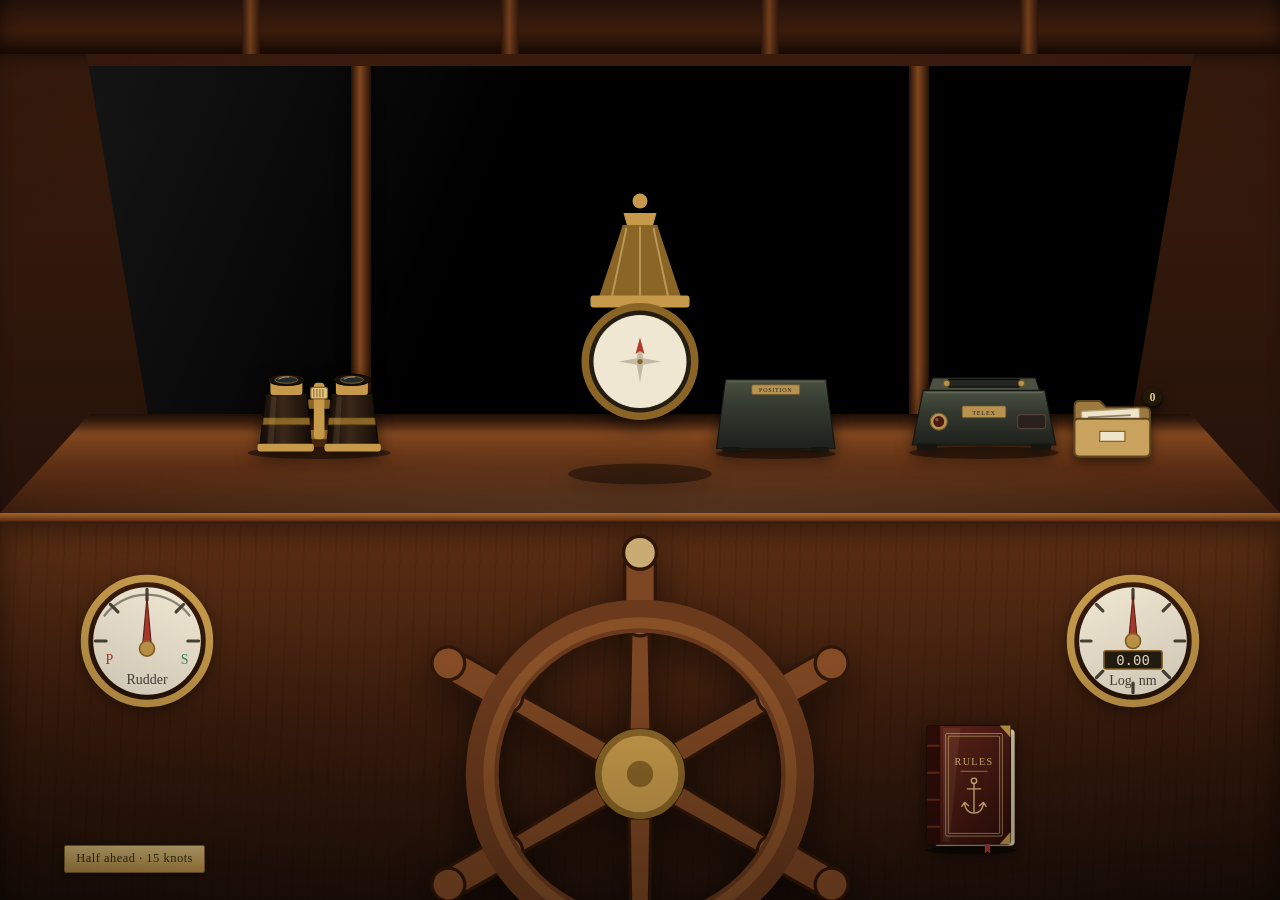
==== commit 63029db5: "SUPER BROKEN" ====
--- a/index.html
+++ b/index.html
@@ -22,7 +22,7 @@
   <div class="windshield">
     <div class="view" id="view">
 
-      <div class="horizon" id="horizon">
+      <!-- <div class="horizon" id="horizon">
         <div class="sky"></div>
         <div class="horizon__clouds" id="clouds"></div>
         <div class="air" id="air"></div>
@@ -41,7 +41,7 @@
         <rect class="deck__hatch" x="452" y="186" width="96" height="34" rx="4"/>
         <line class="deck__mast" x1="500" y1="0" x2="500" y2="150"/>
         <path class="deck__pulpit" d="M420 152 L432 112 M580 152 L568 112 M432 112 Q500 96 568 112"/>
-      </svg>
+      </svg> -->
 
       <div class="glare" aria-hidden="true"></div>
     </div>
@@ -80,14 +80,14 @@
       <circle class="card__pivot" cx="120" cy="254" r="3.5"/>
     </g>
 
-    <path class="bin__sheen" d="M78 230 A62 62 0 0 1 132 194 A62 62 0 0 0 78 230 Z"/>
+    <!-- <path class="bin__sheen" d="M78 230 A62 62 0 0 1 132 194 A62 62 0 0 0 78 230 Z"/>
     <path class="bin__lubber" d="M120 184 L120 205"/>
     <path class="bin__lubberhead" d="M113 180 L127 180 L120 192 Z"/>
 
     <path class="brass" d="M80 316 L160 316 L170 390 L70 390 Z"/>
     <rect class="bin__plate" x="82" y="330" width="76" height="28" rx="3"/>
     <text class="bin__reading" id="headingPlate" x="120" y="349">000&#176;</text>
-    <rect class="brass" x="56" y="386" width="128" height="16" rx="3"/>
+    <rect class="brass" x="56" y="386" width="128" height="16" rx="3"/> -->
   </svg>
 
   <!-- Position indicator, stood beside the binnacle. Reads metres from where she
@@ -114,13 +114,13 @@
     <rect class="tx__plate" x="53" y="21" width="64" height="13" rx="2"/>
     <text class="tx__letter" x="85" y="30.5">POSITION</text>
 
-    <rect class="pos__window" x="24" y="40" width="122" height="58" rx="3"/>
+    <!-- <rect class="pos__window" x="24" y="40" width="122" height="58" rx="3"/>
     <text class="pos__axis" x="34" y="63">X</text>
     <text class="pos__value" id="posX" x="136" y="64">+0000</text>
     <path class="pos__rule" d="M30 71 L140 71"/>
     <text class="pos__axis" x="34" y="89">Y</text>
     <text class="pos__value" id="posY" x="136" y="90">+0000</text>
-    <path class="pos__sheen" d="M28 44 L70 44 L56 94 L28 94 Z"/>
+    <path class="pos__sheen" d="M28 44 L70 44 L56 94 L28 94 Z"/> -->
 
     <rect class="tx__foot" x="14" y="104" width="24" height="7" rx="2"/>
     <rect class="tx__foot" x="132" y="104" width="24" height="7" rx="2"/>
@@ -395,7 +395,7 @@
      it has been read. The desk itself lives in Telex Machine Demo (desk.js);
      its folder sits beside the teleprinter, on the dash top. -->
 
-<div class="desk" id="desk" role="dialog" aria-modal="true" aria-label="Cipher desk" hidden>
+<!-- <div class="desk" id="desk" role="dialog" aria-modal="true" aria-label="Cipher desk" hidden>
   <header class="desk__bar">
     <div class="desk__plate">Cipher desk</div>
     <div class="desk__filters" role="group" aria-label="Show">
@@ -410,7 +410,7 @@
   <div class="desk__surface" id="desksurface">
     <p class="desk__empty" id="deskempty"></p>
   </div>
-</div>
+</div> -->
 
 <!-- Reading the rulebook. The book stays in its own folder (Rulebook Demo)
      and is loaded here the first time it's opened. -->
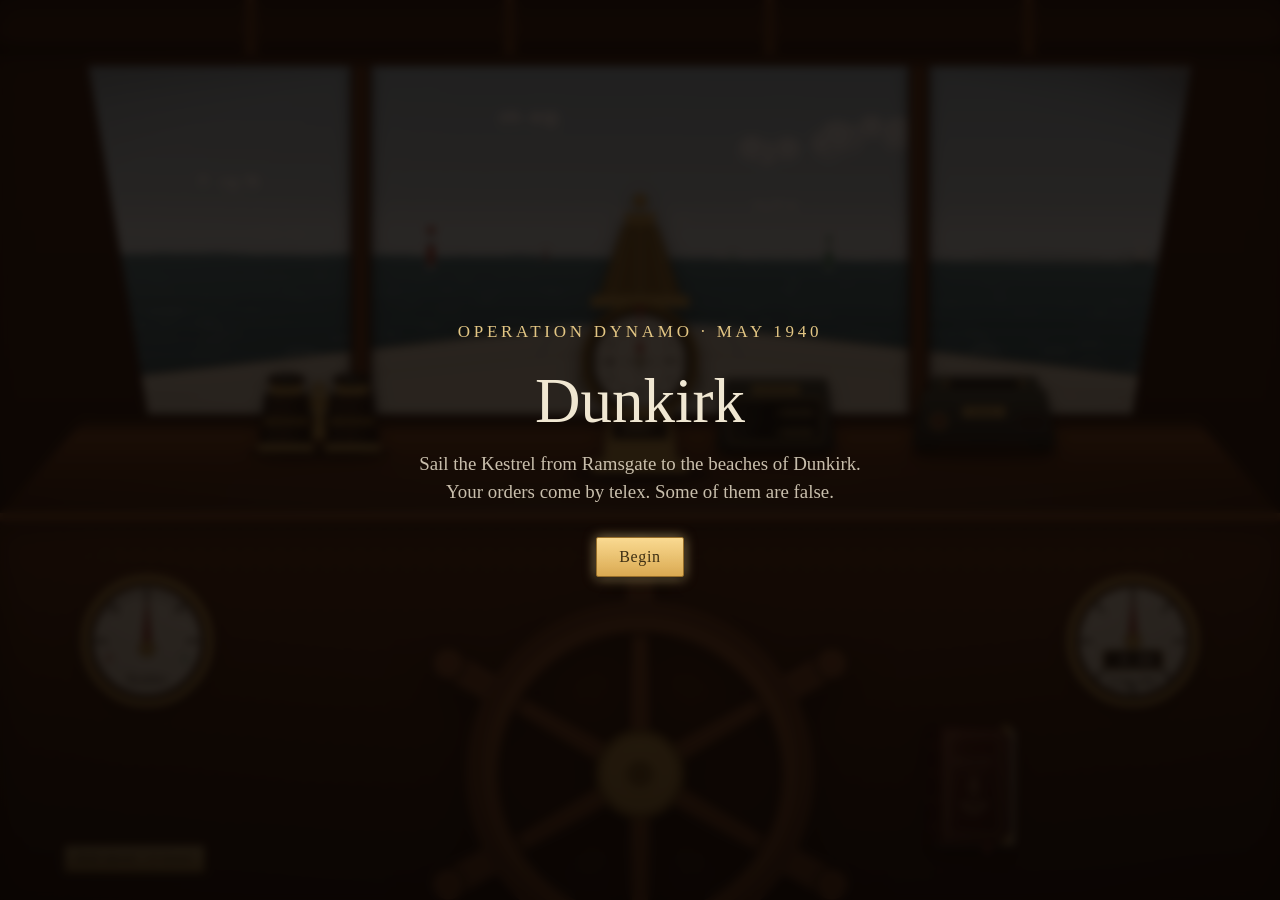
==== commit 5e92ccd7: "Fix broken" ====
--- a/index.html
+++ b/index.html
@@ -22,7 +22,7 @@
   <div class="windshield">
     <div class="view" id="view">
 
-      <!-- <div class="horizon" id="horizon">
+      <div class="horizon" id="horizon">
         <div class="sky"></div>
         <div class="horizon__clouds" id="clouds"></div>
         <div class="air" id="air"></div>
@@ -41,7 +41,7 @@
         <rect class="deck__hatch" x="452" y="186" width="96" height="34" rx="4"/>
         <line class="deck__mast" x1="500" y1="0" x2="500" y2="150"/>
         <path class="deck__pulpit" d="M420 152 L432 112 M580 152 L568 112 M432 112 Q500 96 568 112"/>
-      </svg> -->
+      </svg>
 
       <div class="glare" aria-hidden="true"></div>
     </div>
@@ -80,14 +80,14 @@
       <circle class="card__pivot" cx="120" cy="254" r="3.5"/>
     </g>
 
-    <!-- <path class="bin__sheen" d="M78 230 A62 62 0 0 1 132 194 A62 62 0 0 0 78 230 Z"/>
+    <path class="bin__sheen" d="M78 230 A62 62 0 0 1 132 194 A62 62 0 0 0 78 230 Z"/>
     <path class="bin__lubber" d="M120 184 L120 205"/>
     <path class="bin__lubberhead" d="M113 180 L127 180 L120 192 Z"/>
 
     <path class="brass" d="M80 316 L160 316 L170 390 L70 390 Z"/>
     <rect class="bin__plate" x="82" y="330" width="76" height="28" rx="3"/>
     <text class="bin__reading" id="headingPlate" x="120" y="349">000&#176;</text>
-    <rect class="brass" x="56" y="386" width="128" height="16" rx="3"/> -->
+    <rect class="brass" x="56" y="386" width="128" height="16" rx="3"/>
   </svg>
 
   <!-- Position indicator, stood beside the binnacle. Reads metres from where she
@@ -114,13 +114,13 @@
     <rect class="tx__plate" x="53" y="21" width="64" height="13" rx="2"/>
     <text class="tx__letter" x="85" y="30.5">POSITION</text>
 
-    <!-- <rect class="pos__window" x="24" y="40" width="122" height="58" rx="3"/>
+    <rect class="pos__window" x="24" y="40" width="122" height="58" rx="3"/>
     <text class="pos__axis" x="34" y="63">X</text>
     <text class="pos__value" id="posX" x="136" y="64">+0000</text>
     <path class="pos__rule" d="M30 71 L140 71"/>
     <text class="pos__axis" x="34" y="89">Y</text>
     <text class="pos__value" id="posY" x="136" y="90">+0000</text>
-    <path class="pos__sheen" d="M28 44 L70 44 L56 94 L28 94 Z"/> -->
+    <path class="pos__sheen" d="M28 44 L70 44 L56 94 L28 94 Z"/>
 
     <rect class="tx__foot" x="14" y="104" width="24" height="7" rx="2"/>
     <rect class="tx__foot" x="132" y="104" width="24" height="7" rx="2"/>
@@ -395,7 +395,7 @@
      it has been read. The desk itself lives in Telex Machine Demo (desk.js);
      its folder sits beside the teleprinter, on the dash top. -->
 
-<!-- <div class="desk" id="desk" role="dialog" aria-modal="true" aria-label="Cipher desk" hidden>
+<div class="desk" id="desk" role="dialog" aria-modal="true" aria-label="Cipher desk" hidden>
   <header class="desk__bar">
     <div class="desk__plate">Cipher desk</div>
     <div class="desk__filters" role="group" aria-label="Show">
@@ -410,7 +410,7 @@
   <div class="desk__surface" id="desksurface">
     <p class="desk__empty" id="deskempty"></p>
   </div>
-</div> -->
+</div>
 
 <!-- Reading the rulebook. The book stays in its own folder (Rulebook Demo)
      and is loaded here the first time it's opened. -->
